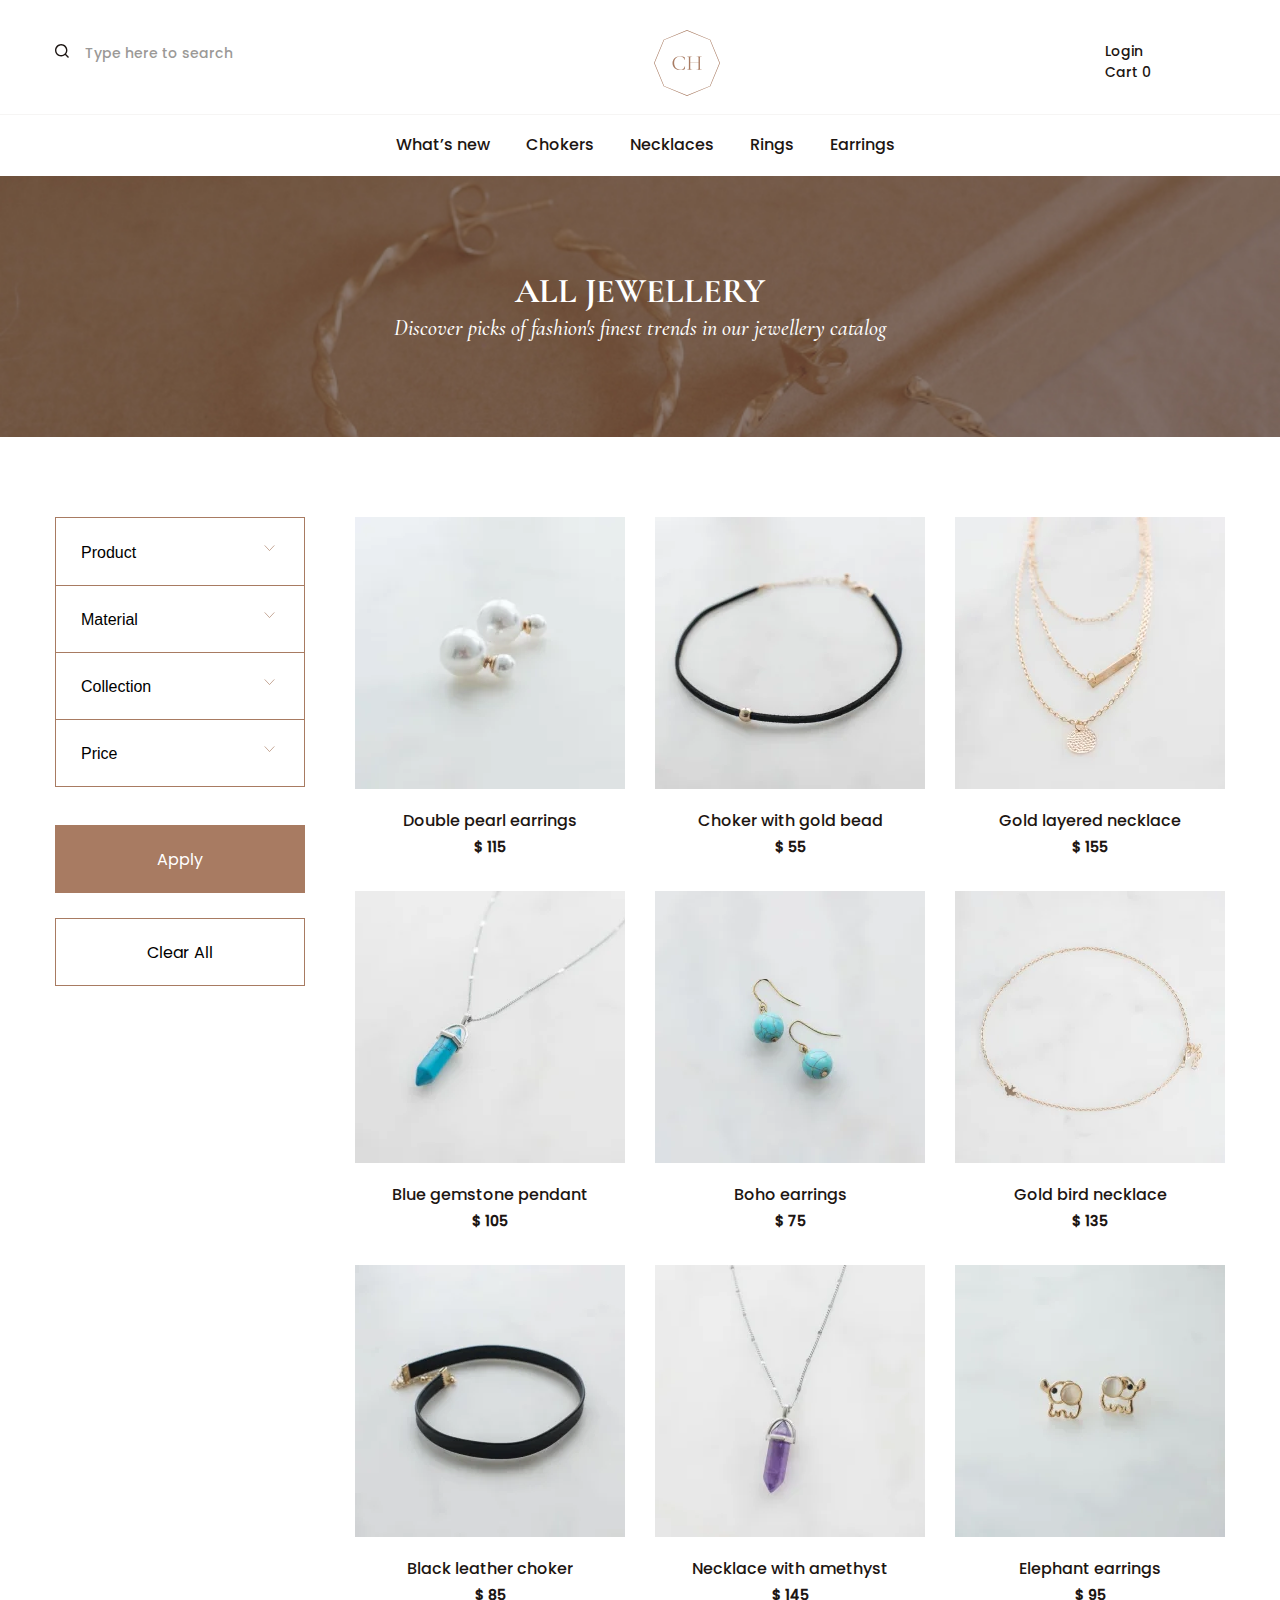
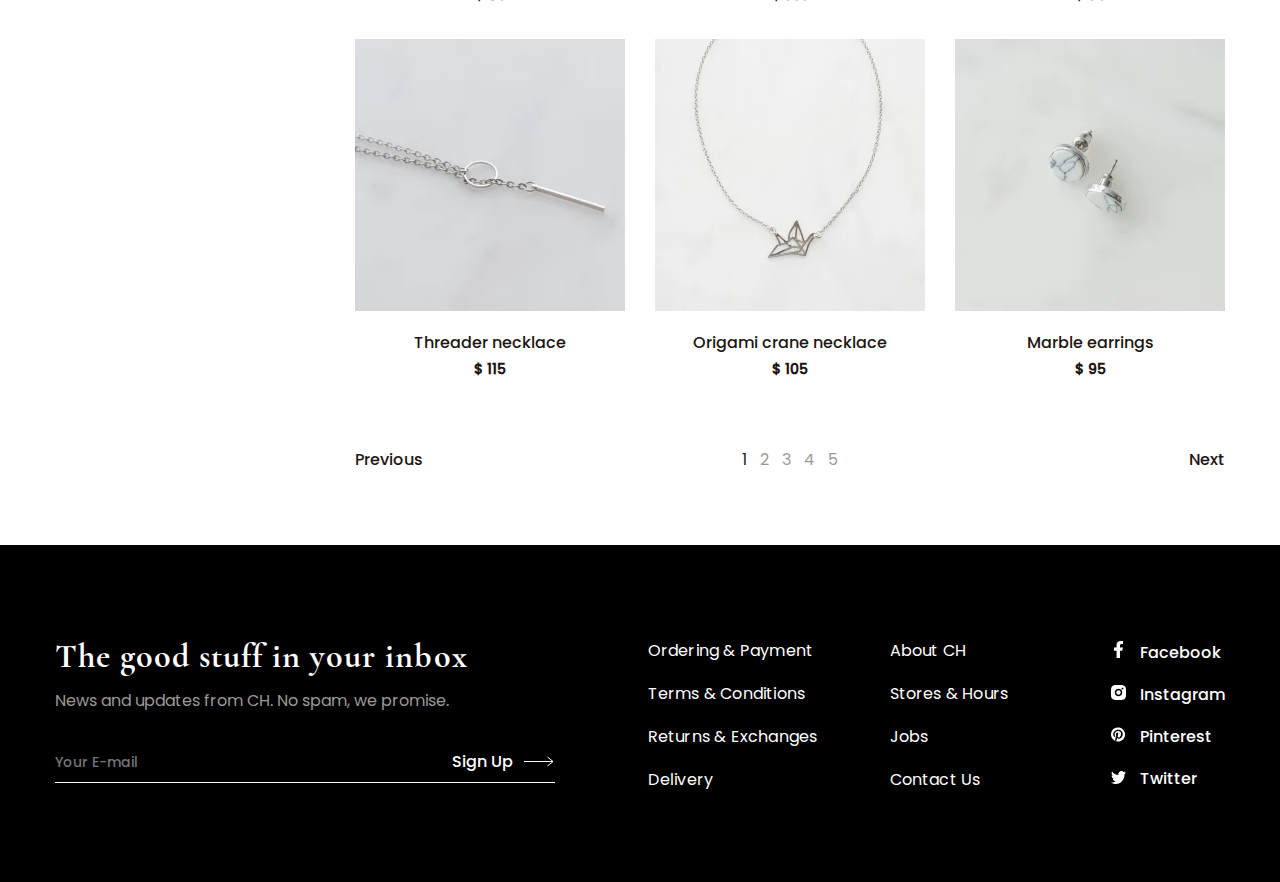
==== catalog.html @ fbcc0875 "first commit" ====
<!DOCTYPE html>
<html lang="en">
<head>
  <meta charset="UTF-8">
  <meta name="viewport" content="width=device-width, initial-scale=1.0">
  <meta http-equiv="X-UA-Compatible" content="ie=edge">
  <meta name="description" content="jewellery shop - chokers, necklaces, rings, earrings">
  <title>Jewellery</title>
  <link rel="preload" href="fonts/poppins-400.woff2" as="font" crossorigin="">
  <link rel="preload" href="fonts/poppins-500.woff2" as="font" crossorigin="">
  <link rel="preload" href="fonts/cormorant-garamond-600.woff2" as="font" crossorigin="">
  <link rel="preload" href="fonts/cormorant-garamond-700.woff2" as="font" crossorigin="">
  <link rel="preload" href="fonts/cormorant-garamond-700-italic.woff2" as="font" crossorigin="">
  <link rel="preload" href="fonts/cormorant-garamond-400-italic.woff2" as="font" crossorigin="">
  <link rel="stylesheet" href="css/style.min.css">
</head>

<body class="page-body">

<!-- Используются модификаторы класса page-header: open - закрытое меню, close - открытое меню -->
  <header class="page-header page-header--no-js">
    <div class="page-header__top">
      <div class="container page-header__wrapper">
        <button class="page-header__toggle" type="button" aria-label="Open and close menu">
          <svg width="25" height="16">
            <use xlink:href="img/sprite.svg#menu"></use>
          </svg>
        </button>
        <form class="page-header__search page-header__search--desktop" action="https://echo.htmlacademy.ru/" method="post">
          <svg width="14" height="14">
            <use xlink:href="img/sprite.svg#search-icon"></use>
          </svg>
          <label class="visually-hidden" for="search-desktop">Search</label>
          <input type="search" placeholder="Type here to search" id="search-desktop" name="search-desktop" title="Search">
        </form>
        <a href="main.html" class="page-header__logo">
          <svg width="66" height="66">
            <use xlink:href="img/sprite.svg#logo"></use>
          </svg>
        </a>
        <ul class="page-header__user-list user-list">
          <li class="user-list__item user-list__item--login">
            <a class="login-link" href="login.html" target="_blank">Login</a>
          </li>
          <li class="user-list__item user-list__item--cart" title="Cart">
            <a href="#">
              <svg width="20" height="18">
                <use xlink:href="img/sprite.svg#cart-icon"></use>
              </svg>
              <span>Cart <span class="user-list__count">0</span></span>
            </a>
          </li>
        </ul>
      </div>
    </div>
    <nav class="page-header__main-nav main-nav main-nav--no-js">
      <div class="container">
        <form class="page-header__search page-header__search--mobile" action="https://echo.htmlacademy.ru/" method="post">
          <svg width="16" height="16">
            <use xlink:href="img/sprite.svg#search-icon"></use>
          </svg>
          <label for="mobile-search" class="visually-hidden">Search</label>
          <input type="search" id="mobile-search" name="mobile-search" title="Search">
        </form>
        <ul class="main-nav__list">
          <li class="main-nav__item">
            <a href="#">What’s new</a>
          </li>
          <li class="main-nav__item">
              <a href="#">Chokers</a>
          </li>
          <li class="main-nav__item">
              <a href="#">Necklaces</a>
          </li>
          <li class="main-nav__item">
              <a href="#">Rings</a>
          </li>
          <li>
              <a href="#">Earrings</a>
          </li>
        </ul>
        <ul class="main-nav__list main-nav__list--bottom-list">
          <li class="main-nav__item">
            <a href="#">About CH</a>
          </li>
          <li class="main-nav__item">
            <a href="#">Stores & Hours</a>
          </li>
          <li class="main-nav__item">
            <a href="#">Contact Us</a>
          </li>
        </ul>
        <a class="main-nav__login login-link" href="login.html" target="_blank">Login</a>
      </div>
    </nav>
  </header>

  <main class="page-main">

    <h1 class="visually-hidden">Jewellery shop catalog</h1>

    <div class="promo promo--catalog">
      <p>ALL JEWELLERY <span>Discover picks of fashion's finest trends in our jewellery catalog</span></p>
    </div>

    <div class="container catalog">
      <section class="catalog__filter filter">
        <h2 class="visually-hidden">Filter</h2>
        <button type="button" class="filter__close-button" aria-label="Close filter"></button>
        <form class="filter__form" action="https://echo.htmlacademy.ru/" method="POST">
          <div class="filter__fieldset-wrapper">
            <fieldset class="filter__field">
              <button class="filter__header" type="button">
                Product
                <svg width="15" height="8">
                  <use xlink:href="img/sprite.svg#icon-toggle"></use>
                </svg>
              </button>
              <label class="filter__item">
                <input type="checkbox" name="Necklaces">
                <span>Necklaces</span>
              </label>
              <label class="filter__item">
                <input type="checkbox" name="Chokers">
                <span>Chokers</span>
              </label>
              <label class="filter__item">
                <input type="checkbox" name="Rings">
                <span>Rings</span>
              </label>
              <label class="filter__item">
                <input type="checkbox" name="Earrings">
                <span>Earrings</span>
              </label>
            </fieldset>
            <fieldset class="filter__field">
              <button class="filter__header" type="button">
                Material
                <svg width="15" height="8">
                  <use xlink:href="img/sprite.svg#icon-toggle"></use>
                </svg>
              </button>
              <label class="filter__item">
                <input type="checkbox" name="Gold">
                <span>Gold</span>
              </label>
              <label class="filter__item">
                <input type="checkbox" name="Silver">
                <span>Silver</span>
              </label>
            </fieldset>
            <fieldset class="filter__field">
              <button class="filter__header" type="button">
                Collection
                <svg width="15" height="8">
                  <use xlink:href="img/sprite.svg#icon-toggle"></use>
                </svg>
              </button>
              <label class="filter__item">
                <input type="checkbox" name="Pink Flamingo">
                <span>Pink Flamingo</span>
              </label>
              <label class="filter__item">
                <input type="checkbox" name="Dreams">
                <span>Dreams</span>
              </label>
            </fieldset>
            <fieldset class="filter__field filter__field--price">
              <button class="filter__header" type="button">
                Price
                <svg width="15" height="8">
                  <use xlink:href="img/sprite.svg#icon-toggle"></use>
                </svg>
              </button>
              <div class="filter__range">
                <div class="filter__controls">
                  <div class="filter__scale">
                    <div class="filter__bar"></div>
                  </div>
                  <div class="filter__toggle-min"></div>
                  <div class="filter__toggle-max"></div>
                </div>
                <div class="filter__price">
                  <label class="filter__min-price">$
                  <input type="number" name="min-price" value="55">
                  </label>
                  <label class="filter__max-price">$
                  <input type="number" name="max-price" value="155">
                  </label>
                </div>
              </div>
            </fieldset>
          </div>
          <button class="filter__apply" type="submit">Apply</button>
          <button class="filter__reset" type="reset">Clear All</button>
        </form>
      </section>

      <section class="catalog__goods goods">
        <button class="catalog__filter-button" type="submit">Filter</button>
            <ul class="goods__list">
              <li class="goods__item">
                <a href="#">
                  <picture>
                    <source type="image/webp" srcset="img/double-pearl-earrings.webp 1x, img/double-pearl-earrings@2x.webp 2x">

                    <!-- 1х: 270px; 2x: 540px -->
                    <img class="goods__img" width="270" height="272" src="img/double-pearl-earrings.jpg" srcset="img/double-pearl-earrings@2x.jpg 2x" alt="Double pearl earrings">
                  </picture>
                  <h3>Double pearl earrings </h3>
                  <span>$ 115</span>
                </a>
              </li>
              <li class="goods__item">
                <a href="#">
                  <picture>
                    <source type="image/webp" srcset="img/black-choker-gold-bead.webp 1x, img/black-choker-gold-bead@2x.webp 2x">

                    <!-- 1х: 270px; 2x: 540px -->
                    <img class="goods__img" width="270" height="272" src="img/black-choker-gold-bead.jpg" srcset="img/black-choker-gold-bead@2x.jpg 2x" alt="Choker with gold bead">
                  </picture>
                  <h3>Choker with gold bead</h3>
                  <span>$ 55</span>
                </a>
              </li>
              <li class="goods__item">
                <a href="#">
                  <picture>
                    <source type="image/webp" srcset="img/gold-layered-necklace.webp 1x, img/gold-layered-necklace@2x.webp 2x">

                    <!-- 1х: 270px; 2x: 540px -->
                    <img class="goods__img" width="270" height="272" src="img/gold-layered-necklace.jpg" srcset="img/gold-layered-necklace@2x.jpg 2x" alt="Gold layered necklace">
                  </picture>
                  <h3>Gold layered necklace</h3>
                  <span>$ 155</span>
                </a>
              </li>
              <li class="goods__item">
                <a href="#">
                  <picture>
                    <source type="image/webp" srcset="img/blue-gemstone-pendant.webp 1x, img/blue-gemstone-pendant@2x.webp 2x">

                    <!-- 1х: 270px; 2x: 540px -->
                    <img class="goods__img" width="270" height="272" src="img/blue-gemstone-pendant.jpg" srcset="img/blue-gemstone-pendant@2x.jpg 2x" alt="Blue gemstone pendant">
                  </picture>
                  <h3>Blue gemstone pendant</h3>
                  <span>$ 105</span>
                </a>
              </li>
              <li class="goods__item">
                <a href="#">
                  <picture>
                    <source type="image/webp" srcset="img/boho-earrings.webp 1x, img/boho-earrings@2x.webp 2x">

                    <!-- 1х: 270px; 2x: 540px -->
                    <img class="goods__img" width="270" height="272" src="img/boho-earrings.jpg" srcset="img/boho-earrings@2x.jpg 2x" alt="Boho earrings">
                  </picture>
                  <h3>Boho earrings</h3>
                  <span>$ 75</span>
                </a>
              </li>
              <li class="goods__item">
                <a href="#">
                  <picture>
                    <source type="image/webp" srcset="img/bird-necklace.webp 1x, img/bird-necklace@2x.webp 2x">

                    <!-- 1х: 270px; 2x: 540px -->
                    <img class="goods__img" width="270" height="272" src="img/bird-necklace.jpg" srcset="img/bird-necklace@2x.jpg 2x" alt="Gold bird necklace">
                  </picture>
                  <h3>Gold bird necklace</h3>
                  <span>$ 135</span>
                </a>
              </li>
              <li class="goods__item">
                <a href="#">
                  <picture>
                    <source type="image/webp" srcset="img/black-leather-choker-necklace.webp 1x, img/black-leather-choker-necklace@2x.webp 2x">

                    <!-- 1х: 270px; 2x: 540px -->
                    <img class="goods__img" width="270" height="272" src="img/black-leather-choker-necklace.jpg" srcset="img/black-leather-choker-necklace@2x.jpg 2x" alt="Black leather choker">
                  </picture>
                  <h3>Black leather choker</h3>
                  <span>$ 85</span>
                </a>
              </li>
              <li class="goods__item">
                <a href="#">
                  <picture>
                    <source type="image/webp" srcset="img/purple-gemstone-necklace-desktop.webp 1x, img/purple-gemstone-necklace-desktop@2x.webp 2x">

                    <!-- 1х: 270px; 2x: 540px -->
                    <img class="goods__img" width="270" height="272" src="img/purple-gemstone-necklace-desktop.jpg" srcset="img/purple-gemstone-necklace-desktop@2x.jpg 2x" alt="Necklace with amethyst">
                  </picture>
                  <h3>Necklace with amethyst</h3>
                  <span>$ 145</span>
                </a>
              </li>
              <li class="goods__item">
                <a href="#">
                  <picture>
                    <source type="image/webp" srcset="img/elephant-earrings.webp 1x, img/elephant-earrings@2x.webp 2x">

                    <!-- 1х: 270px; 2x: 540px -->
                    <img class="goods__img" width="270" height="272" src="img/elephant-earrings.jpg" srcset="img/elephant-earrings@2x.jpg 2x" alt="Elephant earrings">
                  </picture>
                  <h3>Elephant earrings</h3>
                  <span>$ 95</span>
                </a>
              </li>
              <li class="goods__item">
                <a href="#">
                  <picture>
                    <source type="image/webp" srcset="img/threader-necklace-closeup.webp 1x, img/threader-necklace-closeup@2x.webp 2x">

                    <!-- 1х: 270px; 2x: 540px -->
                    <img class="goods__img" width="270" height="272" src="img/threader-necklace-closeup.jpg" srcset="img/threader-necklace-closeup@2x.jpg 2x" alt="Threader necklace">
                  </picture>
                  <h3>Threader necklace</h3>
                  <span>$ 115</span>
                </a>
              </li>
              <li class="goods__item">
                <a href="#">
                  <picture>
                    <source type="image/webp" srcset="img/origami-crane-necklace.webp 1x, img/origami-crane-necklace@2x.webp 2x">

                    <!-- 1х: 270px; 2x: 540px -->
                    <img class="goods__img" width="270" height="272" src="img/origami-crane-necklace.jpg" srcset="img/origami-crane-necklace@2x.jpg 2x" alt="Dainty gold necklace">
                  </picture>
                  <h3>Origami crane necklace</h3>
                  <span>$ 105</span>
                </a>
              </li>
              <li class="goods__item">
                <a href="#">
                  <picture>
                    <source type="image/webp" srcset="img/marble-earrings.webp 1x, img/marble-earrings@2x.webp 2x">

                    <!-- 1х: 270px; 2x: 540px -->
                    <img class="goods__img" width="270" height="272" src="img/marble-earrings.jpg" srcset="img/marble-earrings@2x.jpg 2x" alt="Dainty gold necklace">
                  </picture>
                  <h3>Marble earrings</h3>
                  <span>$ 95</span>
                </a>
              </li>
            </ul>

            <div class="goods__pagination">
            <div class="goods__pagination-wrapper">
              <button type="button">Previous</button>
              <ul>
                <li class="goods__active">
                  <a href="#">1</a>
                </li>
                <li>
                  <a href="#">2</a>
                </li>
                <li>
                  <a href="#">3</a>
                </li>
                <li>
                  <a href="#">4</a>
                </li>
                <li>
                  <a href="#">5</a>
                </li>
              </ul>
              <button type="button">Next</button>
            </div>
          </div>
        </section>

    </div>

  </main>

  <footer class="page-footer">
    <div class="container page-footer__wrapper">
      <form class="page-footer__signup" action="https://echo.htmlacademy.ru/" method="POST">
        <h3>The good stuff in&nbsp;your inbox</h3>
        <span>News and updates from CH. No&nbsp;spam, we promise.</span>
        <div class="page-footer__input-wrapper">
          <label class="visually-hidden">Search</label>
          <input type="email" placeholder="Your E-mail">
          <button type="button">
            Sign Up
            <svg class="page-footer__icon-arrow" width="30" height="11">
              <use xlink:href="img/sprite.svg#icon-arrow"></use>
            </svg>
          </button>
        </div>
      </form>
      <div class="page-footer__nav">
        <ul class="page-footer__list page-footer__list--first">
          <li>
            <a href="#">Ordering & Payment</a>
          </li>
          <li>
            <a href="#">Terms & Conditions</a>
          </li>
          <li>
            <a href="#">Returns & Exchanges</a>
          </li>
          <li>
            <a href="#">Delivery</a>
          </li>
        </ul>
        <ul class="page-footer__list page-footer__list--second">
          <li>
            <a href="#">About CH</a>
          </li>
          <li>
            <a href="#">Stores & Hours</a>
          </li>
          <li>
            <a href="#">Jobs</a>
          </li>
          <li>
            <a href="#">Contact Us</a>
          </li>
        </ul>
      </div>
      <div class="page-footer__social">
        <ul class="page-footer__social-list">
          <li>
            <a href="#">
              <svg width="15" height="17">
                <use xlink:href="img/sprite.svg#facebook"></use>
              </svg>
              <span>Facebook</span>
            </a>
          </li>
          <li>
            <a href="#">
              <svg width="15" height="15">
                <use xlink:href="img/sprite.svg#instagram"></use>
              </svg>
              <span>Instagram</span>
            </a>
          </li>
          <li>
            <a href="#">
              <svg width="15" height="15">
                <use xlink:href="img/sprite.svg#pinterest"></use>
              </svg>
              <span>Pinterest</span>
            </a>
          </li>
          <li>
            <a href="#">
              <svg width="15" height="13">
                <use xlink:href="img/sprite.svg#twitter"></use>
              </svg>
              <span>Twitter</span>
            </a>
          </li>
        </ul>
      </div>
    </div>
  </footer>

  <section class="modal">
    <div class="modal__overlay">
      <h2 class="visually-hidden">Login</h2>
      <form class="modal__login login" action="https://echo.htmlacademy.ru/" method="post">
        <button class="modal__close-button" type="button" aria-label="Закрыть"></button>
        <div class="login__wrapper">
          <h2>Log In</h2>
          <label class="visually-hidden" for="email">Email</label>
          <input class="modal__email" type="email" name="email" id="email" placeholder="Your E-mail" required="">
          <label class="visually-hidden" for="password">Password</label>
          <input class="modal__password" type="password" name="password" id="password" placeholder="Password" minlength="8" required="">
          <a class="login__password-recovery" href="#">Forgot your password?</a>
          <button class="login__submit" type="submit">Log In</button>
          <span>Don’t have an account?</span>
          <a class="login__signup" href="#">Sign up</a>
        </div>
      </form>
    </div>
  </section>

  <script src="js/vendor.js"></script>
  <script src="js/main.js"></script>
</body>
</html>
---- css/style.min.css ----
@font-face{font-family:'swiper-icons';src:url("data:application/font-woff;charset=utf-8;base64, [base64]//wADZ2x5ZgAAAywAAADMAAAD2MHtryVoZWFkAAABbAAAADAAAAA2E2+eoWhoZWEAAAGcAAAAHwAAACQC9gDzaG10eAAAAigAAAAZAAAArgJkABFsb2NhAAAC0AAAAFoAAABaFQAUGG1heHAAAAG8AAAAHwAAACAAcABAbmFtZQAAA/gAAAE5AAACXvFdBwlwb3N0AAAFNAAAAGIAAACE5s74hXjaY2BkYGAAYpf5Hu/j+W2+MnAzMYDAzaX6QjD6/4//Bxj5GA8AuRwMYGkAPywL13jaY2BkYGA88P8Agx4j+/8fQDYfA1AEBWgDAIB2BOoAeNpjYGRgYNBh4GdgYgABEMnIABJzYNADCQAACWgAsQB42mNgYfzCOIGBlYGB0YcxjYGBwR1Kf2WQZGhhYGBiYGVmgAFGBiQQkOaawtDAoMBQxXjg/wEGPcYDDA4wNUA2CCgwsAAAO4EL6gAAeNpj2M0gyAACqxgGNWBkZ2D4/wMA+xkDdgAAAHjaY2BgYGaAYBkGRgYQiAHyGMF8FgYHIM3DwMHABGQrMOgyWDLEM1T9/w8UBfEMgLzE////P/5//f/V/xv+r4eaAAeMbAxwIUYmIMHEgKYAYjUcsDAwsLKxc3BycfPw8jEQA/[base64]/uznmfPFBNODM2K7MTQ45YEAZqGP81AmGGcF3iPqOop0r1SPTaTbVkfUe4HXj97wYE+yNwWYxwWu4v1ugWHgo3S1XdZEVqWM7ET0cfnLGxWfkgR42o2PvWrDMBSFj/IHLaF0zKjRgdiVMwScNRAoWUoH78Y2icB/yIY09An6AH2Bdu/UB+yxopYshQiEvnvu0dURgDt8QeC8PDw7Fpji3fEA4z/PEJ6YOB5hKh4dj3EvXhxPqH/SKUY3rJ7srZ4FZnh1PMAtPhwP6fl2PMJMPDgeQ4rY8YT6Gzao0eAEA409DuggmTnFnOcSCiEiLMgxCiTI6Cq5DZUd3Qmp10vO0LaLTd2cjN4fOumlc7lUYbSQcZFkutRG7g6JKZKy0RmdLY680CDnEJ+UMkpFFe1RN7nxdVpXrC4aTtnaurOnYercZg2YVmLN/d/gczfEimrE/fs/bOuq29Zmn8tloORaXgZgGa78yO9/cnXm2BpaGvq25Dv9S4E9+5SIc9PqupJKhYFSSl47+Qcr1mYNAAAAeNptw0cKwkAAAMDZJA8Q7OUJvkLsPfZ6zFVERPy8qHh2YER+3i/BP83vIBLLySsoKimrqKqpa2hp6+jq6RsYGhmbmJqZSy0sraxtbO3sHRydnEMU4uR6yx7JJXveP7WrDycAAAAAAAH//wACeNpjYGRgYOABYhkgZgJCZgZNBkYGLQZtIJsFLMYAAAw3ALgAeNolizEKgDAQBCchRbC2sFER0YD6qVQiBCv/H9ezGI6Z5XBAw8CBK/m5iQQVauVbXLnOrMZv2oLdKFa8Pjuru2hJzGabmOSLzNMzvutpB3N42mNgZGBg4GKQYzBhYMxJLMlj4GBgAYow/P/PAJJhLM6sSoWKfWCAAwDAjgbRAAB42mNgYGBkAIIbCZo5IPrmUn0hGA0AO8EFTQAA") format("woff");font-weight:400;font-style:normal}:root{--swiper-theme-color: #007aff}.swiper,.swiper-wrapper{position:relative;z-index:1}.swiper{margin-left:auto;margin-right:auto;overflow:hidden;list-style:none;padding:0}.swiper-vertical>.swiper-wrapper{-webkit-box-orient:vertical;-webkit-box-direction:normal;-ms-flex-direction:column;flex-direction:column}.swiper-wrapper{width:100%;height:100%;display:-webkit-box;display:-ms-flexbox;display:flex;-webkit-transition-property:-webkit-transform;transition-property:transform;transition-property:transform,-webkit-transform;-webkit-box-sizing:content-box;box-sizing:content-box}.swiper-android .swiper-slide,.swiper-wrapper{-webkit-transform:translate3d(0,0,0);transform:translate3d(0,0,0)}.swiper-pointer-events{-ms-touch-action:pan-y;touch-action:pan-y}.swiper-pointer-events.swiper-vertical{-ms-touch-action:pan-x;touch-action:pan-x}.swiper-slide{-ms-flex-negative:0;flex-shrink:0;width:100%;height:100%;position:relative;-webkit-transition-property:-webkit-transform;transition-property:transform;transition-property:transform,-webkit-transform}.swiper-slide-invisible-blank{visibility:hidden}.swiper-autoheight,.swiper-autoheight .swiper-slide{height:auto}.swiper-autoheight .swiper-wrapper{-webkit-box-align:start;-ms-flex-align:start;align-items:flex-start;-webkit-transition-property:height,-webkit-transform;transition-property:transform,height;transition-property:transform,height,-webkit-transform}.swiper-3d,.swiper-3d.swiper-css-mode .swiper-wrapper{-webkit-perspective:1200px;perspective:1200px}.swiper-3d .swiper-cube-shadow,.swiper-3d .swiper-slide,.swiper-3d .swiper-slide-shadow,.swiper-3d .swiper-slide-shadow-bottom,.swiper-3d .swiper-slide-shadow-left,.swiper-3d .swiper-slide-shadow-right,.swiper-3d .swiper-slide-shadow-top,.swiper-3d .swiper-wrapper{-webkit-transform-style:preserve-3d;transform-style:preserve-3d}.swiper-3d .swiper-slide-shadow,.swiper-3d .swiper-slide-shadow-bottom,.swiper-3d .swiper-slide-shadow-left,.swiper-3d .swiper-slide-shadow-right,.swiper-3d .swiper-slide-shadow-top{position:absolute;left:0;top:0;width:100%;height:100%;pointer-events:none;z-index:10}.swiper-3d .swiper-slide-shadow{background:rgba(0,0,0,.15)}.swiper-3d .swiper-slide-shadow-left{background-image:-webkit-gradient(linear,right top,left top,from(rgba(0,0,0,.5)),to(transparent));background-image:linear-gradient(to left,rgba(0,0,0,.5),transparent)}.swiper-3d .swiper-slide-shadow-right{background-image:-webkit-gradient(linear,left top,right top,from(rgba(0,0,0,.5)),to(transparent));background-image:linear-gradient(to right,rgba(0,0,0,.5),transparent)}.swiper-3d .swiper-slide-shadow-top{background-image:-webkit-gradient(linear,left bottom,left top,from(rgba(0,0,0,.5)),to(transparent));background-image:linear-gradient(to top,rgba(0,0,0,.5),transparent)}.swiper-3d .swiper-slide-shadow-bottom{background-image:-webkit-gradient(linear,left top,left bottom,from(rgba(0,0,0,.5)),to(transparent));background-image:linear-gradient(to bottom,rgba(0,0,0,.5),transparent)}.swiper-css-mode>.swiper-wrapper{overflow:auto;scrollbar-width:none;-ms-overflow-style:none}.swiper-css-mode>.swiper-wrapper::-webkit-scrollbar{display:none}.swiper-css-mode>.swiper-wrapper>.swiper-slide{scroll-snap-align:start start}.swiper-horizontal.swiper-css-mode>.swiper-wrapper{-ms-scroll-snap-type:x mandatory;scroll-snap-type:x mandatory}.swiper-vertical.swiper-css-mode>.swiper-wrapper{-ms-scroll-snap-type:y mandatory;scroll-snap-type:y mandatory}.swiper-centered>.swiper-wrapper::before{content:'';-ms-flex-negative:0;flex-shrink:0;-webkit-box-ordinal-group:10000;-ms-flex-order:9999;order:9999}.swiper-centered.swiper-horizontal>.swiper-wrapper>.swiper-slide:first-child{-webkit-margin-start:var(--swiper-centered-offset-before);margin-inline-start:var(--swiper-centered-offset-before)}.swiper-centered.swiper-horizontal>.swiper-wrapper::before{height:100%;width:var(--swiper-centered-offset-after)}.swiper-centered.swiper-vertical>.swiper-wrapper>.swiper-slide:first-child{-webkit-margin-before:var(--swiper-centered-offset-before);margin-block-start:var(--swiper-centered-offset-before)}.swiper-centered.swiper-vertical>.swiper-wrapper::before{width:100%;height:var(--swiper-centered-offset-after)}.swiper-centered>.swiper-wrapper>.swiper-slide{scroll-snap-align:center center}.swiper-pagination{position:absolute;text-align:center;-webkit-transition:300ms opacity;transition:300ms opacity;-webkit-transform:translate3d(0,0,0);transform:translate3d(0,0,0);z-index:10}.swiper-pagination.swiper-pagination-hidden{opacity:0}.swiper-horizontal>.swiper-pagination-bullets,.swiper-pagination-bullets.swiper-pagination-horizontal,.swiper-pagination-custom,.swiper-pagination-fraction{bottom:10px;left:0;width:100%}.swiper-pagination-bullets-dynamic{overflow:hidden;font-size:0}.swiper-pagination-bullets-dynamic .swiper-pagination-bullet{-webkit-transform:scale(.33);transform:scale(.33);position:relative}.swiper-pagination-bullets-dynamic .swiper-pagination-bullet-active,.swiper-pagination-bullets-dynamic .swiper-pagination-bullet-active-main{-webkit-transform:scale(1);transform:scale(1)}.swiper-pagination-bullets-dynamic .swiper-pagination-bullet-active-prev{-webkit-transform:scale(.66);transform:scale(.66)}.swiper-pagination-bullets-dynamic .swiper-pagination-bullet-active-prev-prev{-webkit-transform:scale(.33);transform:scale(.33)}.swiper-pagination-bullets-dynamic .swiper-pagination-bullet-active-next{-webkit-transform:scale(.66);transform:scale(.66)}.swiper-pagination-bullets-dynamic .swiper-pagination-bullet-active-next-next{-webkit-transform:scale(.33);transform:scale(.33)}.swiper-pagination-bullet{width:var(--swiper-pagination-bullet-width, var(--swiper-pagination-bullet-size, 8px));height:var(--swiper-pagination-bullet-height, var(--swiper-pagination-bullet-size, 8px));display:inline-block;border-radius:50%;background:var(--swiper-pagination-bullet-inactive-color, #000);opacity:var(--swiper-pagination-bullet-inactive-opacity, 0.2)}button.swiper-pagination-bullet{border:0;margin:0;padding:0;-webkit-box-shadow:none;box-shadow:none;-webkit-appearance:none;-moz-appearance:none;appearance:none}.swiper-pagination-clickable .swiper-pagination-bullet{cursor:pointer}.swiper-pagination-bullet:only-child{display:none!important}.swiper-pagination-bullet-active{opacity:var(--swiper-pagination-bullet-opacity, 1);background:var(--swiper-pagination-color, var(--swiper-theme-color))}.swiper-pagination-vertical.swiper-pagination-bullets,.swiper-vertical>.swiper-pagination-bullets{right:10px;top:50%;-webkit-transform:translate3d(0,-50%,0);transform:translate3d(0,-50%,0)}.swiper-pagination-vertical.swiper-pagination-bullets .swiper-pagination-bullet,.swiper-vertical>.swiper-pagination-bullets .swiper-pagination-bullet{margin:var(--swiper-pagination-bullet-vertical-gap, 6px) 0;display:block}.swiper-pagination-vertical.swiper-pagination-bullets.swiper-pagination-bullets-dynamic,.swiper-vertical>.swiper-pagination-bullets.swiper-pagination-bullets-dynamic{top:50%;-webkit-transform:translateY(-50%);transform:translateY(-50%);width:8px}.swiper-pagination-vertical.swiper-pagination-bullets.swiper-pagination-bullets-dynamic .swiper-pagination-bullet,.swiper-vertical>.swiper-pagination-bullets.swiper-pagination-bullets-dynamic .swiper-pagination-bullet{display:inline-block;-webkit-transition:200ms top,200ms -webkit-transform;transition:200ms transform,200ms top;transition:200ms transform,200ms top,200ms -webkit-transform}.swiper-horizontal>.swiper-pagination-bullets .swiper-pagination-bullet,.swiper-pagination-horizontal.swiper-pagination-bullets .swiper-pagination-bullet{margin:0 var(--swiper-pagination-bullet-horizontal-gap, 4px)}.swiper-horizontal>.swiper-pagination-bullets.swiper-pagination-bullets-dynamic,.swiper-pagination-horizontal.swiper-pagination-bullets.swiper-pagination-bullets-dynamic{left:50%;-webkit-transform:translateX(-50%);transform:translateX(-50%);white-space:nowrap}.swiper-horizontal>.swiper-pagination-bullets.swiper-pagination-bullets-dynamic .swiper-pagination-bullet,.swiper-pagination-horizontal.swiper-pagination-bullets.swiper-pagination-bullets-dynamic .swiper-pagination-bullet{-webkit-transition:200ms left,200ms -webkit-transform;transition:200ms transform,200ms left;transition:200ms transform,200ms left,200ms -webkit-transform}.swiper-horizontal.swiper-rtl>.swiper-pagination-bullets-dynamic .swiper-pagination-bullet{-webkit-transition:200ms right,200ms -webkit-transform;transition:200ms transform,200ms right;transition:200ms transform,200ms right,200ms -webkit-transform}.swiper-pagination-progressbar{background:rgba(0,0,0,.25);position:absolute}.swiper-pagination-progressbar .swiper-pagination-progressbar-fill{background:var(--swiper-pagination-color, var(--swiper-theme-color));position:absolute;left:0;top:0;width:100%;height:100%;-webkit-transform:scale(0);transform:scale(0);-webkit-transform-origin:left top;transform-origin:left top}.swiper-rtl .swiper-pagination-progressbar .swiper-pagination-progressbar-fill{-webkit-transform-origin:right top;transform-origin:right top}.swiper-horizontal>.swiper-pagination-progressbar,.swiper-pagination-progressbar.swiper-pagination-horizontal,.swiper-pagination-progressbar.swiper-pagination-vertical.swiper-pagination-progressbar-opposite,.swiper-vertical>.swiper-pagination-progressbar.swiper-pagination-progressbar-opposite{width:100%;height:4px;left:0;top:0}.swiper-horizontal>.swiper-pagination-progressbar.swiper-pagination-progressbar-opposite,.swiper-pagination-progressbar.swiper-pagination-horizontal.swiper-pagination-progressbar-opposite,.swiper-pagination-progressbar.swiper-pagination-vertical,.swiper-vertical>.swiper-pagination-progressbar{width:4px;height:100%;left:0;top:0}.swiper-pagination-lock{display:none}@font-face{font-family:"Poppins";font-style:normal;font-weight:400;font-display:swap;src:url(../fonts/poppins-400.woff2) format("woff2"),url(../fonts/poppins-400.woff) format("woff")}@font-face{font-family:"Poppins";font-style:normal;font-weight:500;font-display:swap;src:url(../fonts/poppins-500.woff2) format("woff2"),url(../fonts/poppins-500.woff) format("woff")}@font-face{font-family:"Cormorant Garamond";font-style:italic;font-weight:700;font-display:swap;src:url(../fonts/cormorant-garamond-700-italic.woff2) format("woff2"),url(../fonts/cormorant-garamond-700-italic.woff) format("woff")}@font-face{font-family:"Cormorant Garamond";font-style:italic;font-weight:500;font-display:swap;src:url(../fonts/cormorant-garamond-500-italic.woff2) format("woff2"),url(../fonts/cormorant-garamond-500-italic.woff) format("woff")}@font-face{font-family:"Cormorant Garamond";font-style:italic;font-weight:400;font-display:swap;src:url(../fonts/cormorant-garamond-400-italic.woff2) format("woff2"),url(../fonts/cormorant-garamond-400-italic.woff) format("woff")}@font-face{font-family:"Cormorant Garamond";font-style:normal;font-weight:700;font-display:swap;src:url(../fonts/cormorant-garamond-700.woff2) format("woff2"),url(../fonts/cormorant-garamond-700.woff) format("woff")}@font-face{font-family:"Cormorant Garamond";font-style:normal;font-weight:600;font-display:swap;src:url(../fonts/cormorant-garamond-600.woff2) format("woff2"),url(../fonts/cormorant-garamond-600.woff) format("woff")}html{-webkit-box-sizing:border-box;box-sizing:border-box}*,::after,::before{-webkit-box-sizing:inherit;box-sizing:inherit}body{margin:0;font-family:"Poppins","Arial",sans-serif;color:#1d1613;display:-webkit-box;display:-ms-flexbox;display:flex;-webkit-box-orient:vertical;-webkit-box-direction:normal;-ms-flex-direction:column;flex-direction:column;min-height:100vh}a{text-decoration:none}img{max-width:100%}@media (max-width:1023px){.lock-menu{width:100%;height:100%;background-color:rgba(0,0,0,.5);overflow:hidden;z-index:1000}}.lock{width:100%;height:100%;background-color:rgba(0,0,0,.5);overflow:hidden;z-index:1000}.visually-hidden{position:absolute;clip:rect(1px,1px,1px,1px);padding:0;border:0;height:1px;width:1px;overflow:hidden}.container{max-width:1170px;margin:auto}@media (max-width:1170px){.container{max-width:none;padding-left:10px;padding-right:10px}}@media (max-width:1023px){.container{padding-left:22px;padding-right:22px}}@media (max-width:767px){.container{padding-left:10px;padding-right:10px}}.page-header__top{padding-top:30px;padding-bottom:11px;border-bottom:1px solid #f6f5f4;background-color:#fff}@media (max-width:1023px){.page-header__top{padding-bottom:23px;border-bottom:none}}@media (max-width:767px){.page-header__top{padding-top:20px;padding-bottom:13px}}.page-header__wrapper{display:-webkit-box;display:-ms-flexbox;display:flex;-webkit-box-pack:justify;-ms-flex-pack:justify;justify-content:space-between;-webkit-box-align:start;-ms-flex-align:start;align-items:flex-start}@media (max-width:1023px){.page-header--no-js,.page-header--no-js .page-header__top,.page-header--open .page-header__top{background-color:#a87b62}}.page-header--no-js svg:focus,.page-header--no-js svg:hover,.page-header--open svg:focus,.page-header--open svg:hover{color:#9b9997}@media (max-width:1023px){.page-header--no-js svg,.page-header--open svg{color:#fff}.page-header--open{position:absolute;top:0;left:0;max-width:none;width:100vw;height:100vh;padding-left:0;padding-right:0;z-index:1000;overflow-x:scroll;background-color:#a87b62}}.page-header__toggle{display:none}@media (max-width:1023px){.page-header__toggle{display:block;border:0;background-color:transparent;cursor:pointer;padding:0;margin-left:25px;margin-top:25px}}@media (max-width:767px){.page-header__toggle{margin-left:4px;margin-top:17px}}.page-header__search{margin-top:10px}@media (max-width:1023px){.page-header__search--desktop{display:none}}.page-header__search--mobile{display:none}@media (max-width:1023px){.page-header__search--mobile{display:block;position:relative;margin-top:11px;margin-bottom:37px;padding-right:22px;padding-left:19px}}.page-header__search--mobile input{width:100%;padding:10px 45px;background-color:rgba(255,255,255,.15);border-radius:21px}.page-header__search--mobile svg{position:absolute;top:12px;left:34px;color:#fff}.page-header__search input{border:0;font-family:"Poppins","Arial",sans-serif;font-size:14px;line-height:21px;font-weight:500}.page-header__search input::-webkit-input-placeholder{font-family:"Poppins","Arial",sans-serif;font-size:14px;line-height:21px;font-weight:500;color:#9b9997}.page-header__search input::-moz-placeholder{font-family:"Poppins","Arial",sans-serif;font-size:14px;line-height:21px;font-weight:500;color:#9b9997}.page-header__search input:-ms-input-placeholder,.page-header__search input::-ms-input-placeholder{font-family:"Poppins","Arial",sans-serif;font-size:14px;line-height:21px;font-weight:500;color:#9b9997}.page-header__search input::placeholder{font-family:"Poppins","Arial",sans-serif;font-size:14px;line-height:21px;font-weight:500;color:#9b9997}.page-header__search svg{margin-right:10px}.page-header__user-list{list-style:none;padding:0;display:-webkit-box;display:-ms-flexbox;display:flex;-ms-flex-wrap:wrap;flex-wrap:wrap;margin:11px 0 0;max-width:120px}@media (max-width:767px){.page-header__user-list{margin-top:3px;max-width:none}}.page-header__logo-wrapper{display:-webkit-box;display:-ms-flexbox;display:flex;-webkit-box-pack:center;-ms-flex-pack:center;justify-content:center;padding-top:20px}.page-header__logo-wrapper .page-header__logo{margin-left:0}.page-header__logo{margin-left:-90px;color:#a87b62}@media (max-width:1023px){.page-header__logo{margin-left:-7px}}@media (max-width:767px){.page-header__logo{margin-left:-6px}.page-header__logo svg{width:52px;height:52px}}.page-header__main-nav{padding-bottom:19px}@media (max-width:1023px){.page-header--close .page-header__main-nav{display:none}}.page-footer{background-color:#000;-webkit-box-flex:0;-ms-flex:0 0 auto;flex:0 0 auto}.page-footer__wrapper{display:-webkit-box;display:-ms-flexbox;display:flex;-webkit-box-pack:justify;-ms-flex-pack:justify;justify-content:space-between;-ms-flex-wrap:wrap;flex-wrap:wrap;padding-top:80px;padding-bottom:91px}@media (max-width:1023px){.page-footer__wrapper{padding-top:40px;padding-left:45px;padding-bottom:52px;-webkit-box-pack:start;-ms-flex-pack:start;justify-content:start}}@media (max-width:767px){.page-footer__wrapper{padding-left:12px;padding-bottom:36px;-webkit-box-orient:vertical;-webkit-box-direction:normal;-ms-flex-direction:column;flex-direction:column}}.page-footer__signup{color:#fff;display:-webkit-box;display:-ms-flexbox;display:flex;-webkit-box-orient:vertical;-webkit-box-direction:normal;-ms-flex-direction:column;flex-direction:column}@media (max-width:1023px){.page-footer__signup{width:100%;margin-bottom:30px}}@media (max-width:767px){.page-footer__signup{margin-bottom:44px}}.page-footer__signup h3{font-family:"Cormorant Garamond","Arial",sans-serif;font-size:34px;font-weight:700;line-height:44px;margin:10px 0 0;letter-spacing:.03em}@media (max-width:767px){.page-footer__signup h3{margin-bottom:13px}}.page-footer__signup span{font-size:16px;line-height:44px;color:#9b9997}@media (max-width:767px){.page-footer__signup span{line-height:22px;margin-bottom:11px}}.page-footer__input-wrapper input{width:385px;padding:9px 0;border:0;font-family:"Poppins","Arial",sans-serif;border-bottom:1px solid #fff;font-size:14px;background-color:transparent;color:#fff;margin-top:20px}@media (max-width:1023px){.page-footer__input-wrapper input{width:63.5%}}@media (max-width:767px){.page-footer__input-wrapper input{width:59%}}.page-footer__input-wrapper input::-webkit-input-placeholder{font-weight:500;font-size:14px;line-height:21px}.page-footer__input-wrapper input::-moz-placeholder{font-weight:500;font-size:14px;line-height:21px}.page-footer__input-wrapper input:-ms-input-placeholder,.page-footer__input-wrapper input::-ms-input-placeholder{font-weight:500;font-size:14px;line-height:21px}.page-footer__input-wrapper input::placeholder{font-weight:500;font-size:14px;line-height:21px}.page-footer__input-wrapper button{font-family:"Poppins","Arial",sans-serif;width:115px;margin-left:-4px;padding:12px 0 10px 12px;text-align:left;font-size:16px;line-height:21px;background-color:transparent;border:0;color:#fff;font-weight:500;border-bottom:1px solid #fff}.page-footer__input-wrapper button:focus,.page-footer__input-wrapper button:hover,.page-footer__nav a:focus,.page-footer__nav a:hover{color:#a87b62}.page-footer__input-wrapper button:active,.page-footer__nav a:active{opacity:.7}.page-footer__icon-arrow{-webkit-transform:rotate(180deg);transform:rotate(180deg);margin-left:7px}.page-footer__nav{display:-webkit-box;display:-ms-flexbox;display:flex}@media (max-width:1023px){.page-footer__nav{margin-right:12%}}@media (max-width:767px){.page-footer__nav{-webkit-box-orient:vertical;-webkit-box-direction:normal;-ms-flex-direction:column;flex-direction:column}}.page-footer__nav ul{list-style:none;padding:0;font-size:16px;line-height:21px;margin:15px 0 0 -10px;letter-spacing:.2px}@media (max-width:1023px){.page-footer__nav ul{padding-left:11px}}@media (max-width:767px){.page-footer__nav ul{padding-left:0;margin:0}}.page-footer__nav li:not(:last-of-type){margin-bottom:22px}.page-footer__nav a{color:#fff}@media (max-width:767px){.page-footer__nav .page-footer__list--first{margin-bottom:40px}}.page-footer__nav .page-footer__list--second{margin-left:72px}@media (max-width:767px){.page-footer__nav .page-footer__list--second{margin:0}}.page-footer__social-list{list-style:none;padding:0;margin:15px 0 0;height:auto}@media (max-width:767px){.page-footer__social-list{display:-webkit-box;display:-ms-flexbox;display:flex;-ms-flex-wrap:wrap;flex-wrap:wrap;margin-top:42px}.page-footer__social-list span{display:none}}.page-footer__social-list li:not(:last-of-type){margin-bottom:17px}@media (max-width:767px){.page-footer__social-list li:not(:last-of-type){margin-right:18px}}.page-footer__social-list svg{margin-right:10px}@media (max-width:767px){.page-footer__social-list svg{width:20px;height:21px}}.page-footer__social-list a{font-weight:500;font-size:16px;line-height:21px;color:#fff}.page-footer__social-list a:focus,.page-footer__social-list a:hover{color:#a87b62}.page-footer__social-list a:active{opacity:.7}.page-main{-webkit-box-flex:1;-ms-flex:1 0 auto;flex:1 0 auto;overflow:hidden}.user-list{font-weight:500;font-size:14px;line-height:21px}.user-list__item:not(:last-of-type){margin-right:37px}.main-nav__list a,.user-list__item a{color:#1d1613}.user-list__item a:hover{color:#a87b62}.user-list__item a:active{opacity:.7}.user-list__item--cart svg{display:none}@media (max-width:1023px){.user-list__item--cart svg{display:block;fill:none;margin-top:14px;margin-right:22px}}@media (max-width:767px){.user-list__item--cart svg{margin-right:4px}}@media (max-width:1023px){.user-list__item--cart span,.user-list__item--login{display:none}}.main-nav{color:#1d1613;font-weight:500;font-size:16px;line-height:24px}.main-nav__list{list-style:none;display:-webkit-box;display:-ms-flexbox;display:flex;-webkit-box-pack:center;-ms-flex-pack:center;justify-content:center;-ms-flex-wrap:wrap;flex-wrap:wrap;padding:18px 0 0;margin:0 0 0 11px}@media (max-width:1023px){.main-nav__list{-webkit-box-orient:vertical;-webkit-box-direction:normal;-ms-flex-direction:column;flex-direction:column;font-weight:500;font-size:24px;line-height:36px;padding-top:8px;margin-left:23px;margin-top:32px;gap:21px}}.main-nav__list a:focus,.main-nav__list a:hover{color:#a87b62}.main-nav__list a:active{opacity:.7}@media (max-width:1023px){.main-nav__list a{color:#fff}.main-nav__list a:focus,.main-nav__list a:hover{color:#9b9997}}.main-nav__list--bottom-list{display:none}@media (max-width:1023px){.main-nav__list--bottom-list{display:-webkit-box;display:-ms-flexbox;display:flex;font-weight:500;font-size:18px;line-height:23px;margin-bottom:44px}}.main-nav__login,.slider-catalog__button::after{display:none}@media (max-width:1023px){.main-nav__login{display:block;font-weight:500;font-size:18px;line-height:23px;margin-left:23px;color:#fff}}.main-nav__item:not(:last-of-type){margin-right:36px}.promo{display:-webkit-box;display:-ms-flexbox;display:flex;-webkit-box-pack:center;-ms-flex-pack:center;justify-content:center;-webkit-box-align:center;-ms-flex-align:center;align-items:center;background:url(../img/promo-bg-desktop.jpg);background-size:cover;background-color:#a87b62;background-repeat:no-repeat;min-height:463px}@media (-webkit-min-device-pixel-ratio:2),(min-resolution:2dppx){.promo{background-image:url(../img/promo-bg-desktop@2x.jpg);background-size:cover;background-color:#a87b62;background-repeat:no-repeat}}@media (max-width:1023px){.promo{background-image:url(../img/promo-bg-tablet.jpg)}}@media (max-width:1023px) and (-webkit-min-device-pixel-ratio:2),(max-width:1023px) and (min-resolution:2dppx){.promo{background-image:url(../img/promo-bg-tablet@2x.jpg)}}@media (max-width:767px){.promo{background-image:url(../img/promo-bg-mobile.jpg)}}@media (max-width:767px) and (-webkit-min-device-pixel-ratio:2),(max-width:767px) and (min-resolution:2dppx){.promo{background-image:url(../img/promo-bg-mobile@2x.jpg)}}.promo--catalog{background:url(../img/promo-bg-desktop-catalog.jpg);background-size:cover;background-color:#a87b62;background-repeat:no-repeat;min-height:261px}@media (-webkit-min-device-pixel-ratio:2),(min-resolution:2dppx){.promo--catalog{background-image:url(../img/promo-bg-desktop-catalog@2x.jpg);background-size:cover;background-color:#a87b62;background-repeat:no-repeat}}@media (max-width:1023px){.promo--catalog{background-image:url(../img/promo-bg-tablet-catalog.jpg)}}@media (max-width:1023px) and (-webkit-min-device-pixel-ratio:2),(max-width:1023px) and (min-resolution:2dppx){.promo--catalog{background-image:url(../img/promo-bg-tablet-catalog@2x.jpg)}}@media (max-width:767px){.promo--catalog{background-image:url(../img/promo-bg-mobile-catalog.jpg);padding:0 30px}}@media (max-width:767px) and (-webkit-min-device-pixel-ratio:2),(max-width:767px) and (min-resolution:2dppx){.promo--catalog{background-image:url(../img/promo-bg-mobile-catalog@2x.jpg)}}.promo p{text-align:center;font-family:"Cormorant Garamond","Arial",sans-serif;color:#fff;font-weight:700;font-size:45px;line-height:49px;letter-spacing:.03em}@media (max-width:1023px){.promo p{margin-top:50px;margin-right:18px}}@media (max-width:767px){.promo p{margin:4px 0 0;font-size:38px}}.promo--catalog p,.slider-catalog h2{font-size:34px;line-height:44px;letter-spacing:normal}@media (max-width:1023px){.promo--catalog p{margin-top:31px;margin-right:1px}}@media (max-width:767px){.promo--catalog p{margin-top:-2px}}.promo span{display:block;font-style:italic;font-size:38px;line-height:49px;font-weight:400;letter-spacing:0}@media (max-width:767px){.promo span{margin-top:-8px;font-size:34px;line-height:44px}}.promo--catalog span{font-weight:500;font-size:22px;line-height:130%}@media (max-width:767px){.promo--catalog span{margin-top:1px}}.slider-catalog{text-align:center;padding-top:93px;padding-bottom:76px}@media (max-width:1023px){.slider-catalog{padding-top:41px;padding-bottom:24px}}@media (max-width:767px){.slider-catalog{padding-top:31px;padding-bottom:14px}}.slider-catalog h2{font-family:"Cormorant Garamond","Arial",sans-serif;font-weight:700;text-align:center;letter-spacing:.03em;margin-bottom:20px}.slider-catalog__link{color:#1d1613;border-bottom:1px solid #a87b62}.slider-catalog__link:focus,.slider-catalog__link:hover{color:#a87b62}@media (max-width:1023px){.slider-catalog__link{margin-bottom:18px}}.slider-catalog__button svg,.slider-catalog__link:hover{color:#a87b62}.slider-catalog__link:active{opacity:.7}.slider-catalog__list{list-style:none;padding:0;display:-webkit-box;display:-ms-flexbox;display:flex;-webkit-box-pack:justify;-ms-flex-pack:justify;justify-content:space-between;margin:0 0 81px}@media (max-width:1023px){.slider-catalog__list{-webkit-box-pack:start;-ms-flex-pack:start;justify-content:flex-start;margin-bottom:73px;padding-left:11px}}@media (max-width:767px){.slider-catalog__list{padding:2px;margin-bottom:60px}}.slider-catalog__list a{display:block;width:100%;height:100%;color:#1d1613}.slider-catalog__list a:focus,.slider-catalog__list a:hover{opacity:.7}.slider-catalog__list span{font-weight:700;font-size:14px;line-height:18px}.slider-catalog img{max-width:270px;max-height:284px;margin-bottom:10px}@media (max-width:1365px){.slider-catalog img{width:90%;height:90%}}@media (max-width:1023px){.slider-catalog img{max-width:100%;max-height:100%;width:324px;height:340px}}@media (max-width:767px){.slider-catalog img{width:98.5%;height:auto;margin-bottom:3px}}.slider-catalog h3{font-style:normal;font-weight:500;font-size:16px;line-height:21px;margin-bottom:2px;margin-top:4px}.slider-catalog__pagination{text-align:center}.slider-catalog__pagination span{margin-right:15px;background:0 0}@media (max-width:1023px){.slider-catalog__pagination span{margin-right:29px}}@media (max-width:767px){.slider-catalog__pagination span{margin-right:5px;margin-left:5px}}.goods__pagination li:last-child,.slider-catalog span:last-child,.slider-catalog__pagination span:last-child{margin-right:0}.slider-catalog__slider{position:relative;margin-top:59px}@media (max-width:1023px){.slider-catalog__slider{margin-top:51px;margin-right:23px;margin-left:5px}}@media (max-width:767px){.slider-catalog__slider{margin:41px 6px 0 0}}.slider-catalog__button{position:absolute;top:-105px;width:30px;height:11px;padding:0;border:0;background-color:transparent;cursor:pointer}.slider-catalog__button:hover svg{color:rgba(168,123,98,.7)}.slider-catalog__button:active svg{color:rgba(168,123,98,.8)}@media (max-width:1023px){.slider-catalog__button{top:-95px}}@media (max-width:767px){.slider-catalog__button{display:none}}.slider-catalog__button--next{right:0;-webkit-transform:rotate(180deg);transform:rotate(180deg)}@media (max-width:1023px){.slider-catalog__button--next{right:22px}}.slider-catalog__button--prev{left:0}@media (max-width:1023px){.slider-catalog__button--prev{left:22px}}.slider-catalog__swiper-inner{position:relative}@media (max-width:1023px){.slider-catalog__button svg{width:36px;height:15px}}.slider-catalog span{margin-right:15px}.blog{padding-bottom:91px}@media (max-width:1023px){.blog{padding-bottom:41px}}@media (max-width:767px){.blog{padding-bottom:33px}}.blog h2,.blog__wrapper{text-align:center}.blog h2{font-family:"Cormorant Garamond","Arial",sans-serif;font-weight:700;font-size:34px;line-height:44px;letter-spacing:.03em;margin-bottom:17px}.blog__link{margin-bottom:65px;font-weight:500;font-size:16px;line-height:21px;border-bottom:1px #a87b62 solid;padding-bottom:3px;color:#1d1613}.blog__link:focus,.blog__link:hover,.blog__text a:focus,.blog__text a:hover{color:#a87b62}@media (max-width:1023px){.blog__link{margin-bottom:63px}}@media (max-width:767px){.blog__link{margin-bottom:55px}}.blog__link:hover{color:#a87b62}.blog__link:active,.blog__text a:active{opacity:.7}.blog__list{list-style:none;padding:0;display:grid;gap:29px;grid-template-columns:1fr 1fr;grid-template-rows:-webkit-min-content -webkit-min-content;grid-template-rows:min-content min-content;margin:63px 0 0}@media (max-width:1023px){.blog__list{display:-webkit-box;display:-ms-flexbox;display:flex;-webkit-box-orient:vertical;-webkit-box-direction:normal;-ms-flex-direction:column;flex-direction:column;-webkit-box-align:center;-ms-flex-align:center;align-items:center;gap:50px}}@media (max-width:767px){.blog__list{margin-top:54px;gap:40px}}.blog__item{display:-webkit-box;display:-ms-flexbox;display:flex}@media (max-width:767px){.blog__item{-webkit-box-orient:vertical;-webkit-box-direction:normal;-ms-flex-direction:column;flex-direction:column;-webkit-box-align:center;-ms-flex-align:center;align-items:center}}.blog__item picture{max-height:300px}.blog__item--third picture{max-height:630px}@media (max-width:1170px){.blog__item--third picture{max-height:300px}}.blog__img{width:285px;-o-object-fit:cover;object-fit:cover}@media (max-width:1023px){.blog__img{width:339px;height:100%}}@media (max-width:767px){.blog__img{display:block;min-width:290px;width:auto;height:256px}}.blog__item--second .blog__text{-webkit-box-ordinal-group:0;-ms-flex-order:-1;order:-1}@media (max-width:767px){.blog__item--second .blog__text{-webkit-box-ordinal-group:1;-ms-flex-order:0;order:0}}.blog__item--third .blog__img{width:50vw}@media (max-width:1023px){.blog__item--third .blog__img{width:339px;height:300px}}@media (max-width:767px){.blog__item--third .blog__img{min-width:290px;width:auto;height:256px}}.blog__text{width:285px;min-height:300px;padding:68px 57px 36px 56px;background-color:#f0eae4;text-align:center}@media (max-width:1023px){.blog__text{width:339px;padding:67px 88px 71px}}@media (max-width:767px){.blog__text{width:290px;min-height:256px;margin-top:-2px;padding:45px 64px 54px 63px}}.blog__text span{display:block;margin-bottom:13px;font-weight:500;font-size:14px;line-height:18px;color:#9b9997}@media (max-width:1023px){.blog__text span{margin-bottom:15px}}@media (max-width:767px){.blog__text span{margin-bottom:12px}}.blog__text h3,.faq h2{font-family:"Cormorant Garamond","Arial",sans-serif}.blog__text h3{margin-bottom:36px;margin-top:10px;font-weight:600;font-size:26px;line-height:34px}.blog__text a{font-weight:500;font-size:16px;line-height:21px;color:#1d1613;border-bottom:1px #a87b62 solid}@media (max-width:767px){.blog__text a{padding-bottom:5px}}.blog__item--third{position:relative;grid-row:1/3;grid-column:2/3}.blog__item--third .blog__text{position:absolute;bottom:0;right:0;padding-top:67px;padding-left:58px}@media (max-width:1023px){.blog__item--third .blog__text{position:static;padding:84px 88px 74px}}@media (max-width:767px){.blog__item--third .blog__text{position:static;min-width:290px;padding:64px 64px 54px 63px}}.faq{padding:0 198px 73px}@media (max-width:1023px){.faq{padding:0 0 41px}}@media (max-width:767px){.faq{padding-bottom:27px}}.faq h2{font-weight:700;font-size:34px;line-height:44px;text-align:center;letter-spacing:.03em}.faq__list{list-style:none;margin:48px 0 0;padding:0}@media (max-width:1023px){.faq__list{padding-right:23px;padding-left:23px}}@media (max-width:767px){.faq__list{margin-top:28px;padding-right:5px;padding-left:5px}}.faq__item.opened .faq__icon--closed,.faq__list--nojs .faq__button{display:none}.faq__item{position:relative;padding:25px 70px 25px 45px;border:1px solid #a87b62;margin-top:-1px}.faq__item:first-child{margin-top:0}.faq__item:active,.faq__item:focus,.faq__item:hover{border:1px solid #000}@media (max-width:1023px){.faq__item{padding:25px 65px 27px 49px}}@media (max-width:767px){.faq__item{padding:0 38px 5px 24px;font-size:14px;line-height:20px}}.faq h3{margin-bottom:8px;font-weight:500;font-size:18px;line-height:23px}@media (max-width:1023px){.faq h3{margin-bottom:27px}}@media (max-width:767px){.faq h3{margin-bottom:14px;margin-right:17px;font-weight:500;font-size:16px;line-height:22px}}.faq p{max-width:527px;padding-left:5px;font-weight:400;font-size:16px;line-height:21px;margin-top:8px}@media (max-width:1023px){.faq p{max-width:530px;padding-left:0}}@media (max-width:767px){.faq p{font-size:14px;line-height:20px;padding-right:19px}}.faq button{position:absolute;top:46px;right:43px;border:0;background-color:transparent;cursor:pointer}@media (max-width:767px){.faq button{top:23px;right:16px}}.faq__icon{color:#a87b62}@media (max-width:1023px){.faq__icon{width:23px;height:12px}}.faq__icon:hover{color:#1d1613}.faq__icon:active{opacity:.7}.faq__item.closed{cursor:pointer;padding-bottom:44px}@media (max-width:767px){.faq__item.closed{padding-bottom:21px}}.faq__item.closed h3{margin-bottom:0}.faq__item.opened .faq__icon--opened{display:block}.faq__item.closed .faq__icon{-webkit-transform:rotate(180deg);transform:rotate(180deg)}.faq__item.closed .faq__icon--closed{display:block}.faq__item.closed .faq__icon--opened,.faq__item.closed p{display:none}.faq__item.opened p{display:block}.gallery{text-align:center;padding-bottom:119px}@media (max-width:1023px){.gallery{padding-bottom:73px}}@media (max-width:767px){.gallery{padding-bottom:64px}}.gallery p{font-family:"Cormorant Garamond","Arial",sans-serif;font-weight:700;font-size:34px;line-height:44px;text-align:center;letter-spacing:.03em}@media (max-width:1023px){.gallery p{margin-bottom:16px}}.gallery__link{color:#1d1613;border-bottom:1px solid #a87b62}.gallery__link:focus,.gallery__link:hover{color:#a87b62}.gallery__link:active{opacity:.7}@media (max-width:1023px){.gallery__link{padding-bottom:3px}}@media (max-width:767px){.gallery__link{margin-bottom:18px}}.gallery__list{list-style:none;padding:0;margin:63px 0 0;display:grid;grid-template-columns:230px 399px 230px 230px;grid-column-gap:27px;grid-row-gap:27px}@media (max-width:1365px){.gallery__list{grid-template-columns:1fr 1fr 1fr 1fr}}@media (max-width:1023px){.gallery__list{grid-template-columns:133px 231px 133px 133px;-webkit-box-pack:center;-ms-flex-pack:center;justify-content:center;grid-column-gap:16px;grid-row-gap:13px;padding-right:23px;padding-left:23px;margin-top:63px}}@media (max-width:767px){.gallery__list{grid-template-columns:133px 133px;margin-top:48px;padding-right:0;padding-left:0;grid-column-gap:24px;grid-row-gap:20px}}.catalog__filter-button:focus,.catalog__filter-button:hover,.gallery__item a:focus,.gallery__item a:hover{opacity:.7}.gallery__item a:active{opacity:.5}.gallery__item img{width:230px}@media (max-width:1023px){.gallery__item img{width:133px;height:133px}}.gallery__item--2{grid-column-start:1;grid-column-end:2}.gallery__item--3{width:399px;grid-column-start:2;grid-column-end:3;grid-row-start:1;grid-row-end:3}@media (max-width:1023px){.gallery__item--3{width:231px;height:240px}}@media (max-width:767px){.gallery__item--3{width:133px;height:247px;overflow:hidden}}.gallery__item--3 img{width:399px}@media (max-width:1023px){.gallery__item--3 img{width:231px;height:240px}}@media (max-width:767px){.gallery__item--3 img{-o-object-fit:cover;object-fit:cover}}.gallery__item--4{grid-row-start:1;grid-row-end:2;grid-column-start:3;grid-column-end:4}.gallery__item--6{grid-column-start:4;grid-column-end:5;grid-row-start:1}@media (max-width:1023px){.gallery__item--2 img,.gallery__item--5 img,.gallery__item--7 img{height:87px}}@media (max-width:767px){.gallery__item--4,.gallery__item--6{display:none}}.catalog{margin-top:80px;margin-bottom:73px;display:-webkit-box;display:-ms-flexbox;display:flex}@media (max-width:1023px){.catalog{-webkit-box-orient:vertical;-webkit-box-direction:normal;-ms-flex-direction:column;flex-direction:column;margin-top:50px;padding-right:45px;padding-left:45px}}@media (max-width:767px){.catalog{margin-top:40px;margin-bottom:61px;padding-right:15px;padding-left:15px}}@media (max-width:1023px){.catalog__filter{margin-top:-24px}}.catalog__filter-button{display:none}@media (max-width:1023px){.catalog__filter-button{display:block;width:100%;padding:23px 23px 24px;border:0;background-color:#a87b62;color:#fff;margin-bottom:50px;font-weight:500;font-size:16px;line-height:21px}}@media (max-width:767px){.catalog__filter-button{margin-bottom:40px}}.filter{width:250px;margin-right:50px;-webkit-box-sizing:border-box;box-sizing:border-box;position:relative}@media (max-width:1023px){.filter{width:62.5%}}@media (max-width:767px){.filter{width:94%;margin:auto}}.filter__form{width:250px}@media (max-width:1023px){.filter__form{width:auto}}.filter--open{display:block}@media (max-width:1023px){.filter--close{display:none}}.filter label{padding:0;display:block;color:#1d1613;font-weight:500;font-size:14px;line-height:18px}@media (max-width:1023px){.filter label{line-height:23px}}.filter__header{background:#fff;border:0;display:-webkit-box;display:-ms-flexbox;display:flex;-webkit-box-pack:justify;-ms-flex-pack:justify;justify-content:space-between;width:100%;font-size:16px;line-height:21px;font-weight:500;padding:0;margin-bottom:22px}.filter__header:focus,.filter__header:hover{color:#a87b62;cursor:pointer}@media (max-width:1023px){.filter__header{font-size:18px;line-height:23px;margin-bottom:23px}}@media (max-width:767px){.filter__header{margin-bottom:23px}}.filter__header--closed svg{position:relative;right:-5px;top:1px}.filter__header svg{fill:none;margin-top:2px;padding-left:4px;color:#a87b62}@media (max-width:1023px){.filter__header svg{margin:0;padding:0;width:23px;height:19px}}.filter__field{width:auto;border:0;border-bottom:1.1px solid #a87b62;margin:0;padding:25px 23px 15px 25px;position:relative}@media (max-width:1023px){.filter__field{padding:37px 39px 21px 23px}}@media (max-width:767px){.filter__field{padding:23px 20px 10px 23px}}.filter__field--closed{padding:24px 25px 0;margin-bottom:-1px}@media (max-width:1023px){.filter__field--closed{padding:37px 39px 11px 22px}}@media (max-width:767px){.filter__field--closed{padding:24px 20px 1px 21px}}.filter__field--closed div,.filter__field--closed label{display:none}.filter__field--closed svg{-webkit-transform:rotate(180deg);transform:rotate(180deg)}.filter__field label{position:relative;margin-left:18px;margin-bottom:12px;width:-webkit-max-content;width:-moz-max-content;width:max-content}.filter__field label:focus-within,.filter__field label:hover{cursor:pointer;opacity:.7}@media (max-width:1023px){.filter__field label{margin-bottom:15px}}.filter__item input{opacity:0;margin:0}.filter__item span::before{content:"";display:block;width:15px;height:15px;background:#fff;border:1px solid #a87b62;position:absolute;left:-9px;top:1px}@media (max-width:1023px){.filter__item span::before{width:18px;height:18px;left:-10px;top:2px}}.filter__item input:checked+span::before{background-color:#a87b62}.filter__reset{display:block;border:1px solid #a87b62}.filter__apply,.filter__reset{width:100%;height:68px;-webkit-box-sizing:border-box;box-sizing:border-box;text-align:center;font-family:"Poppins","Arial",sans-serif;font-size:16px;line-height:21px;background:0 0;margin-top:0;margin-bottom:25px}.filter__apply:focus,.filter__apply:hover,.filter__reset:focus,.filter__reset:hover{cursor:pointer;opacity:.7}@media (max-width:1023px){.filter__apply,.filter__reset{width:85.4%;margin-left:21px}}@media (max-width:767px){.filter__apply,.filter__reset{width:84.2%;margin:0 auto 20px}}.filter__apply{border:0;background-color:#a87b62;display:block;color:#fff}.filter__fieldset-wrapper{border:1px solid #a87b62;border-bottom:none;margin-bottom:39px}@media (max-width:1023px){.filter__fieldset-wrapper{border:0;-webkit-box-shadow:0 5px 32px rgba(219,213,208,.24);box-shadow:0 5px 32px rgba(219,213,208,.24)}}@media (max-width:767px){.filter__fieldset-wrapper{margin-bottom:30px}}.filter__show-button{display:none}.filter__range{margin-top:-6px}@media (max-width:1023px){.filter__range{margin-top:auto}}.filter__price{display:-webkit-box;display:-ms-flexbox;display:flex;-webkit-box-pack:justify;-ms-flex-pack:justify;justify-content:space-between;width:144px;margin-top:20px;margin-bottom:2px;position:relative;left:37px}@media (max-width:1023px){.filter__price{width:214px;margin-top:23px;margin-bottom:12px;left:46px}}@media (max-width:767px){.filter__price{margin-top:20px;width:176px;left:21px}}.filter__max-price input,.filter__min-price input{width:30px;border:0;font-size:14px;line-height:18px;font-weight:500;margin:0}@media (max-width:1023px){.filter__max-price input,.filter__min-price input{font-size:16px;line-height:21px}}.filter__price input[type=number]::-webkit-inner-spin-button,.filter__price input[type=number]::-webkit-outer-spin-button{-webkit-appearance:none;appearance:none;margin:0}.filter__price input[type=number]{-webkit-appearance:textfield;-moz-appearance:textfield;appearance:textfield}.filter__scale{width:200px;height:1px;background-color:#f0eae4;position:relative;top:8px;left:0}@media (max-width:1023px){.filter__scale{width:230px;left:0}}.filter__bar{width:90px;height:1px;background-color:#a87b62;position:absolute;left:59px}@media (max-width:1023px){.filter__bar{width:120px;left:47px}}.filter__toggle-max,.filter__toggle-min{width:16px;height:16px;border-radius:50%;background-color:#a87b62;position:absolute}@media (max-width:1023px){.filter__toggle-max,.filter__toggle-min{width:18px;height:18px}}.filter__toggle-min{top:0;left:44px}@media (max-width:1023px){.filter__toggle-min{left:53px}}@media (max-width:767px){.filter__toggle-min{left:28px}}.filter__toggle-max{top:0;left:149px}@media (max-width:1023px){.filter__toggle-max{left:230px}}@media (max-width:767px){.filter__toggle-max{left:167px}}.filter__controls{position:relative}@media (max-width:1023px){.filter__controls{margin-top:26px}}@media (max-width:767px){.filter__controls{margin-top:29px}}.filter__close-button{display:none}@media (max-width:1023px){.filter__close-button{display:block;width:32px;height:32px;border:0;background-color:#1d1613;border-radius:50%;position:absolute;top:-15px;right:-15px}.filter__close-button::after,.filter__close-button::before{content:"";display:block;background:#fff;width:20px;height:2px;position:absolute;top:15px;left:6px}.filter__close-button::before{-webkit-transform:rotate(135deg);transform:rotate(135deg)}.filter__close-button::after{-webkit-transform:rotate(45deg);transform:rotate(45deg)}.filter__close-button:focus,.filter__close-button:hover{background-color:#9b9997}}@media (max-width:767px){.filter__close-button{top:-20px;right:-8px}}.goods__list{list-style:none;padding:0;display:-webkit-box;display:-ms-flexbox;display:flex;-ms-flex-wrap:wrap;flex-wrap:wrap;gap:30px;text-align:center;margin:0 0 64px}@media (max-width:1023px){.goods__list{-webkit-box-pack:justify;-ms-flex-pack:justify;justify-content:space-between;margin-bottom:29px}}@media (max-width:767px){.goods__list{gap:21px}}.goods__item{margin-bottom:2px}.goods__item:focus,.goods__item:hover,.login__submit:focus,.login__submit:hover{opacity:.7}@media (max-width:767px){.goods__item{max-width:130px}}@media (max-width:1170px){.goods__item img{width:206px;height:208px}}@media (max-width:767px){.goods__item img{width:130px;height:136px}}.goods__item h3{font-weight:500;font-size:16px;line-height:21px;color:#1d1613;margin-top:14px;margin-bottom:3px}@media (max-width:767px){.goods__item h3{margin-top:9px;margin-bottom:2px}}.goods__item span{font-weight:700;font-size:14px;line-height:18px;color:#1d1613}.goods__pagination ul,.goods__pagination-wrapper{display:-webkit-box;display:-ms-flexbox;display:flex}.goods__pagination-wrapper{-webkit-box-pack:justify;-ms-flex-pack:justify;justify-content:space-between;margin:auto}@media (max-width:1023px){.goods__pagination-wrapper{padding:35px 0 0}}@media (max-width:767px){.goods__pagination-wrapper{-webkit-box-pack:center;-ms-flex-pack:center;justify-content:center;padding:8px 15px 0}}.goods__pagination ul{list-style:none;padding:0;margin:0 0 0 -32px}@media (max-width:767px){.goods__pagination ul{margin-left:0}}.goods__pagination li{margin-right:13px}@media (max-width:767px){.goods__pagination li{margin-right:23px}}.goods__pagination a{color:#9b9997}.goods__pagination a:focus,.goods__pagination a:hover{color:#a87b62}.goods__pagination a:active,.goods__pagination button:hover{opacity:.7}.goods__active a,.login h2{color:#1d1613}.goods__pagination button,.login input{color:#1d1613;border:0;font-family:"Poppins","Arial",sans-serif}.goods__pagination button{padding:0;background-color:transparent;cursor:pointer;font-weight:500;font-size:16px;line-height:21px}@media (max-width:767px){.goods__pagination button{display:none}}.goods__pagination button:active{opacity:.8}.login{position:relative;width:430px;margin:20px auto auto}@media (max-width:1023px){.login{width:442px}}@media (max-width:767px){.login{width:270px}}.login__close{position:absolute;top:18px;right:18px;width:22px;height:22px;padding:0;background-color:#000;border:0;cursor:pointer}@media (max-width:1023px){.login__close{top:20px;right:20px}}@media (max-width:767px){.login__close{top:13px;right:15px}}.login__close svg{color:#1d1613;z-index:11}@media (max-width:1023px){.login__close svg{width:20px;height:20px}}@media (max-width:767px){.login__close svg{width:14px;height:14px}}.login__wrapper{background-color:#f0eae4;background-image:url(../img/login-bg.jpg);background-repeat:no-repeat;background-size:contain;padding:160px 45px 54px 46px}@media (max-width:767px){.login__wrapper{padding:80px 15px 41px}}.login h2{margin-bottom:28px;font-family:"Cormorant Garamond","Arial",sans-serif;text-align:center;font-weight:700;font-size:34px;line-height:44px}@media (max-width:767px){.login h2{margin-bottom:25px}}.login input{width:100%;margin-bottom:33px;padding-bottom:9px;background:0 0;border-bottom:1px solid #1d1613}.login input::-webkit-input-placeholder{color:#9b9997}.login input::-moz-placeholder{color:#9b9997}.login input:-ms-input-placeholder,.login input::-ms-input-placeholder{color:#9b9997}.login input::placeholder{color:#9b9997}@media (max-width:767px){.login input{margin-bottom:27px}}.login input[type=password]{margin-bottom:5px}.login__password-recovery{display:block;margin-bottom:45px;text-align:right;color:#9b9997;margin-top:0;font-weight:500;font-size:12px;line-height:18px}@media (max-width:767px){.login__password-recovery{margin-bottom:35px}}.login__submit{display:block;width:340px;padding:24px;border:0;font-family:"Poppins","Arial",sans-serif;background-color:#a87b62;color:#fff;cursor:pointer;margin:auto auto 11px}.login__submit:active{opacity:.5}@media (max-width:767px){.login__submit{width:240px;margin:0 auto 10px}}.login span,.login__signup{display:inline-block;vertical-align:baseline}.login span{margin-left:53px;margin-right:5px;font-weight:500;font-size:14px;line-height:21px;color:#9b9997}@media (max-width:767px){.login span{margin-left:0}}.login__signup{color:#1d1613}.login__signup:focus,.login__signup:hover{color:#9b9997}.login__signup:active{opacity:.7}.modal{position:fixed;width:100%;height:100%;margin:auto;z-index:100;display:none}.modal--open{display:block}.modal--clear{display:block;position:static}.modal--open .modal__close-button{position:absolute;top:19px;right:18px;width:20px;height:20px;border:0;cursor:pointer;background-color:transparent}.modal--open .modal__close-button:focus{opacity:.5}.modal--open .modal__close-button::after,.modal--open .modal__close-button::before{content:"";width:26px;height:3px;position:absolute;top:10px;left:-4px;background-color:#000}.modal--open .modal__close-button::before{-webkit-transform:rotate(45deg);transform:rotate(45deg)}.modal--open .modal__close-button::after{-webkit-transform:rotate(-45deg);transform:rotate(-45deg)}.modal__login{position:relative}
/*# sourceMappingURL=style.min.css.map */
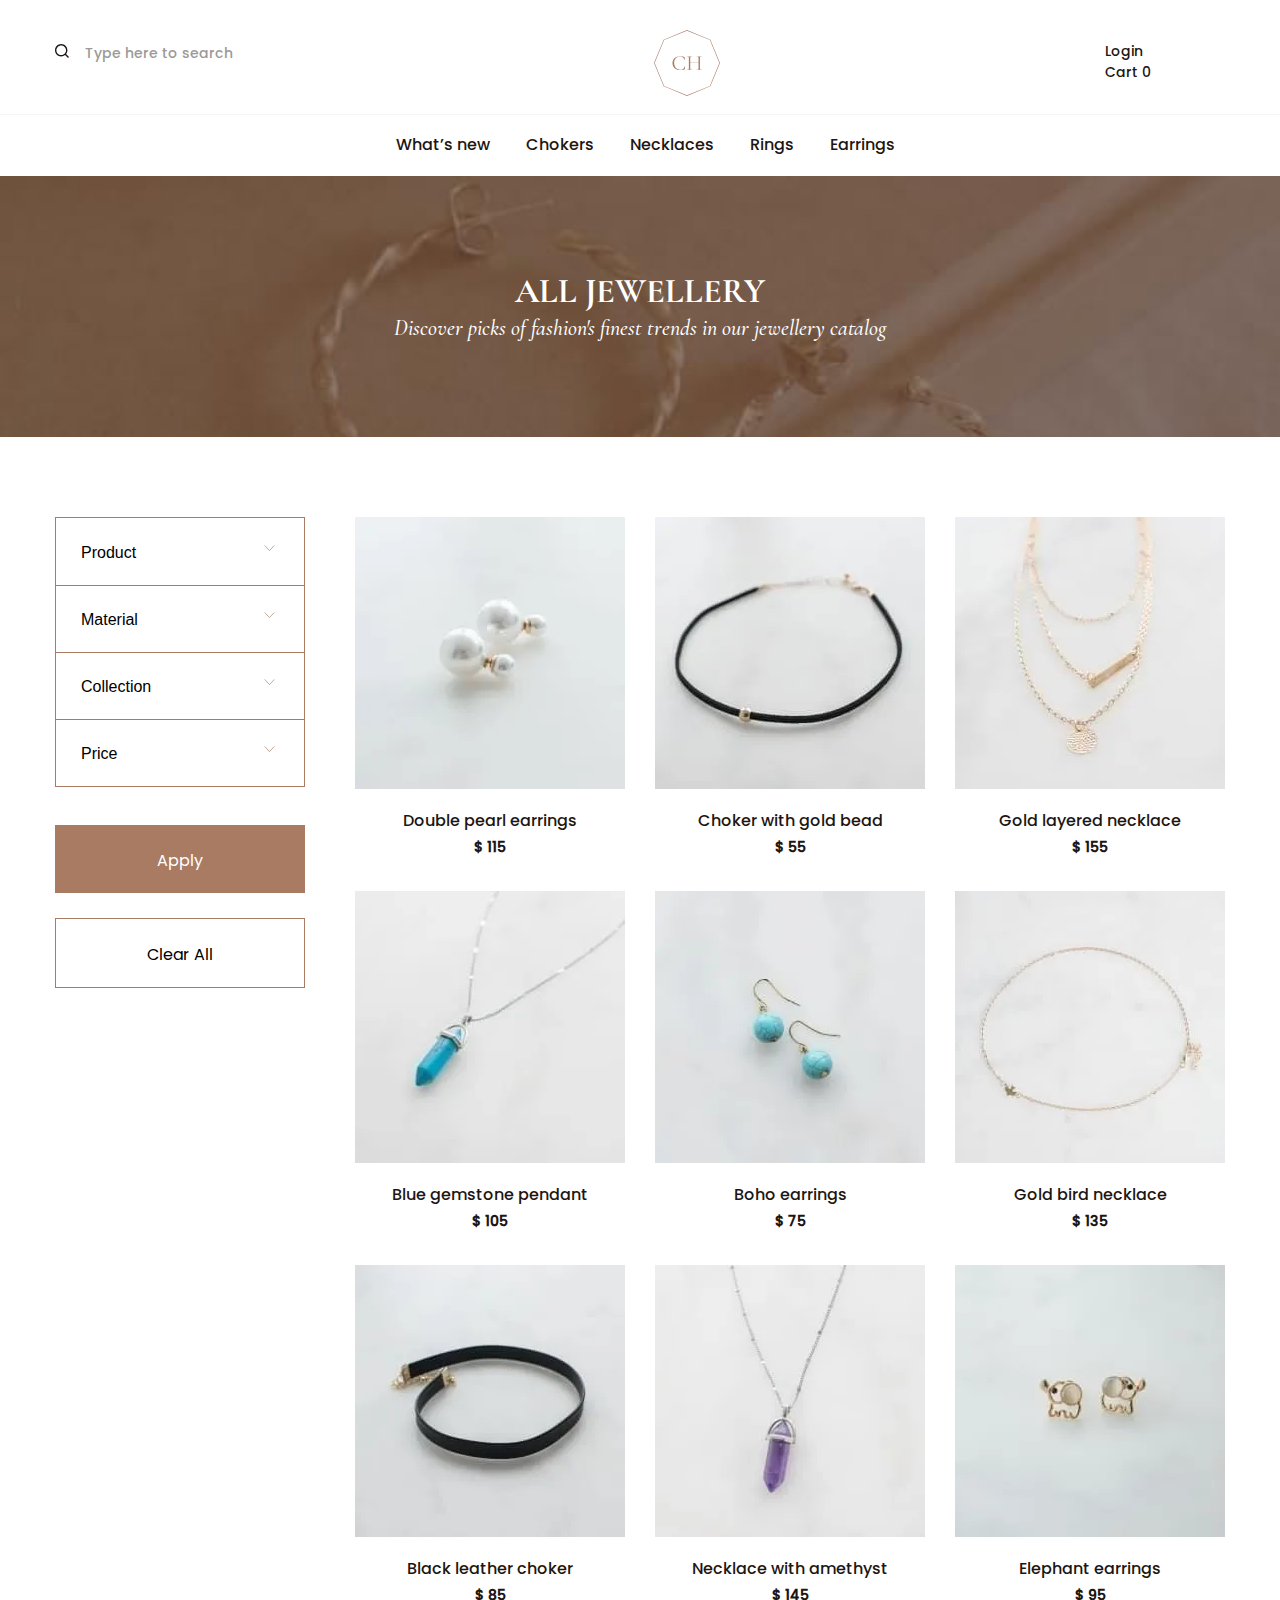
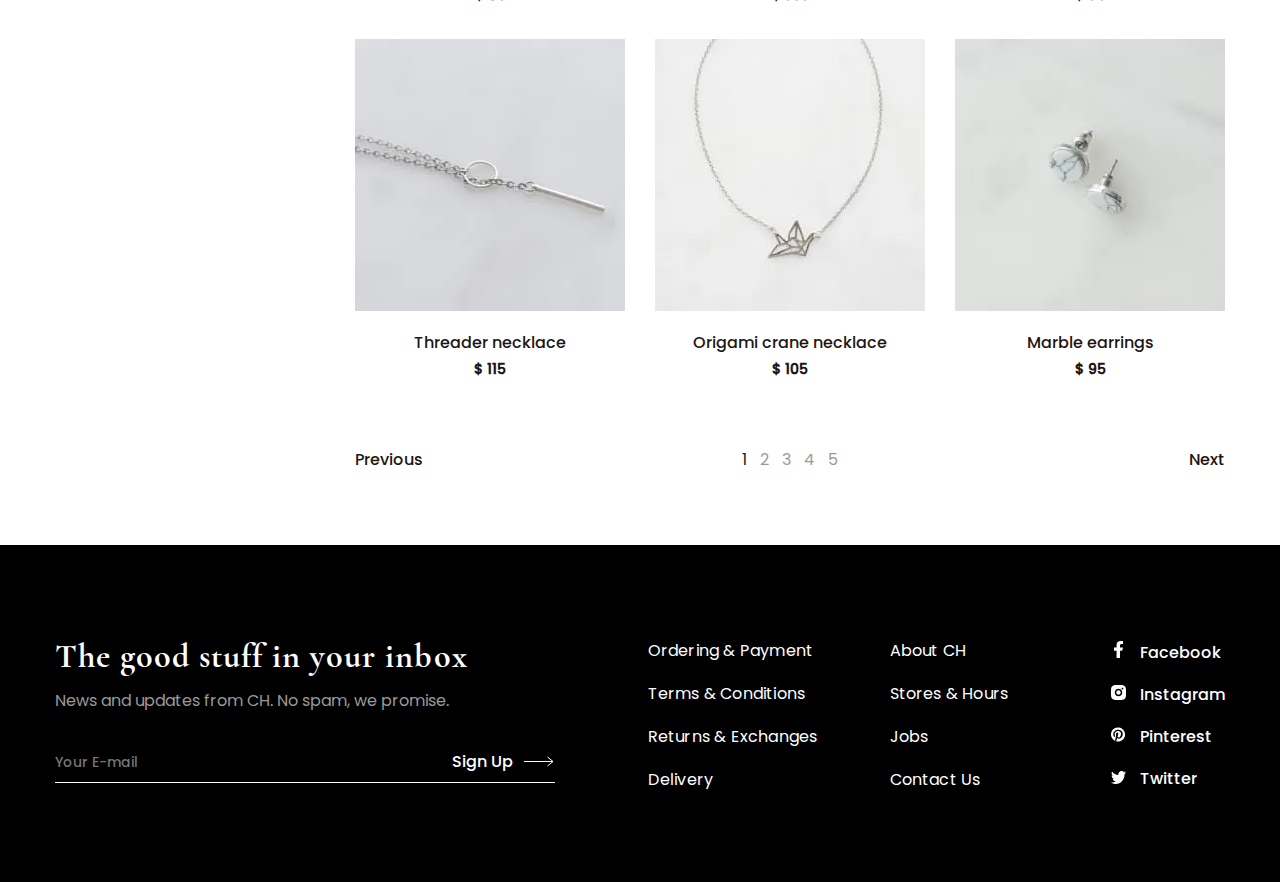
==== commit dd4106f6: "first commit" ====
--- a/catalog.html
+++ b/catalog.html
@@ -16,7 +16,6 @@
 </head>
 
 <body class="page-body">
-
 <!-- Используются модификаторы класса page-header: open - закрытое меню, close - открытое меню -->
   <header class="page-header page-header--no-js">
     <div class="page-header__top">
@@ -53,7 +52,7 @@
         </ul>
       </div>
     </div>
-    <nav class="page-header__main-nav main-nav main-nav--no-js">
+    <nav class="page-header__main-nav main-nav">
       <div class="container">
         <form class="page-header__search page-header__search--mobile" action="https://echo.htmlacademy.ru/" method="post">
           <svg width="16" height="16">
--- a/css/style.min.css
+++ b/css/style.min.css
@@ -1,2 +1,2 @@
-@font-face{font-family:'swiper-icons';src:url("data:application/font-woff;charset=utf-8;base64, [base64]//wADZ2x5ZgAAAywAAADMAAAD2MHtryVoZWFkAAABbAAAADAAAAA2E2+eoWhoZWEAAAGcAAAAHwAAACQC9gDzaG10eAAAAigAAAAZAAAArgJkABFsb2NhAAAC0AAAAFoAAABaFQAUGG1heHAAAAG8AAAAHwAAACAAcABAbmFtZQAAA/gAAAE5AAACXvFdBwlwb3N0AAAFNAAAAGIAAACE5s74hXjaY2BkYGAAYpf5Hu/j+W2+MnAzMYDAzaX6QjD6/4//Bxj5GA8AuRwMYGkAPywL13jaY2BkYGA88P8Agx4j+/8fQDYfA1AEBWgDAIB2BOoAeNpjYGRgYNBh4GdgYgABEMnIABJzYNADCQAACWgAsQB42mNgYfzCOIGBlYGB0YcxjYGBwR1Kf2WQZGhhYGBiYGVmgAFGBiQQkOaawtDAoMBQxXjg/wEGPcYDDA4wNUA2CCgwsAAAO4EL6gAAeNpj2M0gyAACqxgGNWBkZ2D4/wMA+xkDdgAAAHjaY2BgYGaAYBkGRgYQiAHyGMF8FgYHIM3DwMHABGQrMOgyWDLEM1T9/w8UBfEMgLzE////P/5//f/V/xv+r4eaAAeMbAxwIUYmIMHEgKYAYjUcsDAwsLKxc3BycfPw8jEQA/[base64]/uznmfPFBNODM2K7MTQ45YEAZqGP81AmGGcF3iPqOop0r1SPTaTbVkfUe4HXj97wYE+yNwWYxwWu4v1ugWHgo3S1XdZEVqWM7ET0cfnLGxWfkgR42o2PvWrDMBSFj/IHLaF0zKjRgdiVMwScNRAoWUoH78Y2icB/yIY09An6AH2Bdu/UB+yxopYshQiEvnvu0dURgDt8QeC8PDw7Fpji3fEA4z/PEJ6YOB5hKh4dj3EvXhxPqH/SKUY3rJ7srZ4FZnh1PMAtPhwP6fl2PMJMPDgeQ4rY8YT6Gzao0eAEA409DuggmTnFnOcSCiEiLMgxCiTI6Cq5DZUd3Qmp10vO0LaLTd2cjN4fOumlc7lUYbSQcZFkutRG7g6JKZKy0RmdLY680CDnEJ+UMkpFFe1RN7nxdVpXrC4aTtnaurOnYercZg2YVmLN/d/gczfEimrE/fs/bOuq29Zmn8tloORaXgZgGa78yO9/cnXm2BpaGvq25Dv9S4E9+5SIc9PqupJKhYFSSl47+Qcr1mYNAAAAeNptw0cKwkAAAMDZJA8Q7OUJvkLsPfZ6zFVERPy8qHh2YER+3i/BP83vIBLLySsoKimrqKqpa2hp6+jq6RsYGhmbmJqZSy0sraxtbO3sHRydnEMU4uR6yx7JJXveP7WrDycAAAAAAAH//wACeNpjYGRgYOABYhkgZgJCZgZNBkYGLQZtIJsFLMYAAAw3ALgAeNolizEKgDAQBCchRbC2sFER0YD6qVQiBCv/H9ezGI6Z5XBAw8CBK/m5iQQVauVbXLnOrMZv2oLdKFa8Pjuru2hJzGabmOSLzNMzvutpB3N42mNgZGBg4GKQYzBhYMxJLMlj4GBgAYow/P/PAJJhLM6sSoWKfWCAAwDAjgbRAAB42mNgYGBkAIIbCZo5IPrmUn0hGA0AO8EFTQAA") format("woff");font-weight:400;font-style:normal}:root{--swiper-theme-color: #007aff}.swiper,.swiper-wrapper{position:relative;z-index:1}.swiper{margin-left:auto;margin-right:auto;overflow:hidden;list-style:none;padding:0}.swiper-vertical>.swiper-wrapper{-webkit-box-orient:vertical;-webkit-box-direction:normal;-ms-flex-direction:column;flex-direction:column}.swiper-wrapper{width:100%;height:100%;display:-webkit-box;display:-ms-flexbox;display:flex;-webkit-transition-property:-webkit-transform;transition-property:transform;transition-property:transform,-webkit-transform;-webkit-box-sizing:content-box;box-sizing:content-box}.swiper-android .swiper-slide,.swiper-wrapper{-webkit-transform:translate3d(0,0,0);transform:translate3d(0,0,0)}.swiper-pointer-events{-ms-touch-action:pan-y;touch-action:pan-y}.swiper-pointer-events.swiper-vertical{-ms-touch-action:pan-x;touch-action:pan-x}.swiper-slide{-ms-flex-negative:0;flex-shrink:0;width:100%;height:100%;position:relative;-webkit-transition-property:-webkit-transform;transition-property:transform;transition-property:transform,-webkit-transform}.swiper-slide-invisible-blank{visibility:hidden}.swiper-autoheight,.swiper-autoheight .swiper-slide{height:auto}.swiper-autoheight .swiper-wrapper{-webkit-box-align:start;-ms-flex-align:start;align-items:flex-start;-webkit-transition-property:height,-webkit-transform;transition-property:transform,height;transition-property:transform,height,-webkit-transform}.swiper-3d,.swiper-3d.swiper-css-mode .swiper-wrapper{-webkit-perspective:1200px;perspective:1200px}.swiper-3d .swiper-cube-shadow,.swiper-3d .swiper-slide,.swiper-3d .swiper-slide-shadow,.swiper-3d .swiper-slide-shadow-bottom,.swiper-3d .swiper-slide-shadow-left,.swiper-3d .swiper-slide-shadow-right,.swiper-3d .swiper-slide-shadow-top,.swiper-3d .swiper-wrapper{-webkit-transform-style:preserve-3d;transform-style:preserve-3d}.swiper-3d .swiper-slide-shadow,.swiper-3d .swiper-slide-shadow-bottom,.swiper-3d .swiper-slide-shadow-left,.swiper-3d .swiper-slide-shadow-right,.swiper-3d .swiper-slide-shadow-top{position:absolute;left:0;top:0;width:100%;height:100%;pointer-events:none;z-index:10}.swiper-3d .swiper-slide-shadow{background:rgba(0,0,0,.15)}.swiper-3d .swiper-slide-shadow-left{background-image:-webkit-gradient(linear,right top,left top,from(rgba(0,0,0,.5)),to(transparent));background-image:linear-gradient(to left,rgba(0,0,0,.5),transparent)}.swiper-3d .swiper-slide-shadow-right{background-image:-webkit-gradient(linear,left top,right top,from(rgba(0,0,0,.5)),to(transparent));background-image:linear-gradient(to right,rgba(0,0,0,.5),transparent)}.swiper-3d .swiper-slide-shadow-top{background-image:-webkit-gradient(linear,left bottom,left top,from(rgba(0,0,0,.5)),to(transparent));background-image:linear-gradient(to top,rgba(0,0,0,.5),transparent)}.swiper-3d .swiper-slide-shadow-bottom{background-image:-webkit-gradient(linear,left top,left bottom,from(rgba(0,0,0,.5)),to(transparent));background-image:linear-gradient(to bottom,rgba(0,0,0,.5),transparent)}.swiper-css-mode>.swiper-wrapper{overflow:auto;scrollbar-width:none;-ms-overflow-style:none}.swiper-css-mode>.swiper-wrapper::-webkit-scrollbar{display:none}.swiper-css-mode>.swiper-wrapper>.swiper-slide{scroll-snap-align:start start}.swiper-horizontal.swiper-css-mode>.swiper-wrapper{-ms-scroll-snap-type:x mandatory;scroll-snap-type:x mandatory}.swiper-vertical.swiper-css-mode>.swiper-wrapper{-ms-scroll-snap-type:y mandatory;scroll-snap-type:y mandatory}.swiper-centered>.swiper-wrapper::before{content:'';-ms-flex-negative:0;flex-shrink:0;-webkit-box-ordinal-group:10000;-ms-flex-order:9999;order:9999}.swiper-centered.swiper-horizontal>.swiper-wrapper>.swiper-slide:first-child{-webkit-margin-start:var(--swiper-centered-offset-before);margin-inline-start:var(--swiper-centered-offset-before)}.swiper-centered.swiper-horizontal>.swiper-wrapper::before{height:100%;width:var(--swiper-centered-offset-after)}.swiper-centered.swiper-vertical>.swiper-wrapper>.swiper-slide:first-child{-webkit-margin-before:var(--swiper-centered-offset-before);margin-block-start:var(--swiper-centered-offset-before)}.swiper-centered.swiper-vertical>.swiper-wrapper::before{width:100%;height:var(--swiper-centered-offset-after)}.swiper-centered>.swiper-wrapper>.swiper-slide{scroll-snap-align:center center}.swiper-pagination{position:absolute;text-align:center;-webkit-transition:300ms opacity;transition:300ms opacity;-webkit-transform:translate3d(0,0,0);transform:translate3d(0,0,0);z-index:10}.swiper-pagination.swiper-pagination-hidden{opacity:0}.swiper-horizontal>.swiper-pagination-bullets,.swiper-pagination-bullets.swiper-pagination-horizontal,.swiper-pagination-custom,.swiper-pagination-fraction{bottom:10px;left:0;width:100%}.swiper-pagination-bullets-dynamic{overflow:hidden;font-size:0}.swiper-pagination-bullets-dynamic .swiper-pagination-bullet{-webkit-transform:scale(.33);transform:scale(.33);position:relative}.swiper-pagination-bullets-dynamic .swiper-pagination-bullet-active,.swiper-pagination-bullets-dynamic .swiper-pagination-bullet-active-main{-webkit-transform:scale(1);transform:scale(1)}.swiper-pagination-bullets-dynamic .swiper-pagination-bullet-active-prev{-webkit-transform:scale(.66);transform:scale(.66)}.swiper-pagination-bullets-dynamic .swiper-pagination-bullet-active-prev-prev{-webkit-transform:scale(.33);transform:scale(.33)}.swiper-pagination-bullets-dynamic .swiper-pagination-bullet-active-next{-webkit-transform:scale(.66);transform:scale(.66)}.swiper-pagination-bullets-dynamic .swiper-pagination-bullet-active-next-next{-webkit-transform:scale(.33);transform:scale(.33)}.swiper-pagination-bullet{width:var(--swiper-pagination-bullet-width, var(--swiper-pagination-bullet-size, 8px));height:var(--swiper-pagination-bullet-height, var(--swiper-pagination-bullet-size, 8px));display:inline-block;border-radius:50%;background:var(--swiper-pagination-bullet-inactive-color, #000);opacity:var(--swiper-pagination-bullet-inactive-opacity, 0.2)}button.swiper-pagination-bullet{border:0;margin:0;padding:0;-webkit-box-shadow:none;box-shadow:none;-webkit-appearance:none;-moz-appearance:none;appearance:none}.swiper-pagination-clickable .swiper-pagination-bullet{cursor:pointer}.swiper-pagination-bullet:only-child{display:none!important}.swiper-pagination-bullet-active{opacity:var(--swiper-pagination-bullet-opacity, 1);background:var(--swiper-pagination-color, var(--swiper-theme-color))}.swiper-pagination-vertical.swiper-pagination-bullets,.swiper-vertical>.swiper-pagination-bullets{right:10px;top:50%;-webkit-transform:translate3d(0,-50%,0);transform:translate3d(0,-50%,0)}.swiper-pagination-vertical.swiper-pagination-bullets .swiper-pagination-bullet,.swiper-vertical>.swiper-pagination-bullets .swiper-pagination-bullet{margin:var(--swiper-pagination-bullet-vertical-gap, 6px) 0;display:block}.swiper-pagination-vertical.swiper-pagination-bullets.swiper-pagination-bullets-dynamic,.swiper-vertical>.swiper-pagination-bullets.swiper-pagination-bullets-dynamic{top:50%;-webkit-transform:translateY(-50%);transform:translateY(-50%);width:8px}.swiper-pagination-vertical.swiper-pagination-bullets.swiper-pagination-bullets-dynamic .swiper-pagination-bullet,.swiper-vertical>.swiper-pagination-bullets.swiper-pagination-bullets-dynamic .swiper-pagination-bullet{display:inline-block;-webkit-transition:200ms top,200ms -webkit-transform;transition:200ms transform,200ms top;transition:200ms transform,200ms top,200ms -webkit-transform}.swiper-horizontal>.swiper-pagination-bullets .swiper-pagination-bullet,.swiper-pagination-horizontal.swiper-pagination-bullets .swiper-pagination-bullet{margin:0 var(--swiper-pagination-bullet-horizontal-gap, 4px)}.swiper-horizontal>.swiper-pagination-bullets.swiper-pagination-bullets-dynamic,.swiper-pagination-horizontal.swiper-pagination-bullets.swiper-pagination-bullets-dynamic{left:50%;-webkit-transform:translateX(-50%);transform:translateX(-50%);white-space:nowrap}.swiper-horizontal>.swiper-pagination-bullets.swiper-pagination-bullets-dynamic .swiper-pagination-bullet,.swiper-pagination-horizontal.swiper-pagination-bullets.swiper-pagination-bullets-dynamic .swiper-pagination-bullet{-webkit-transition:200ms left,200ms -webkit-transform;transition:200ms transform,200ms left;transition:200ms transform,200ms left,200ms -webkit-transform}.swiper-horizontal.swiper-rtl>.swiper-pagination-bullets-dynamic .swiper-pagination-bullet{-webkit-transition:200ms right,200ms -webkit-transform;transition:200ms transform,200ms right;transition:200ms transform,200ms right,200ms -webkit-transform}.swiper-pagination-progressbar{background:rgba(0,0,0,.25);position:absolute}.swiper-pagination-progressbar .swiper-pagination-progressbar-fill{background:var(--swiper-pagination-color, var(--swiper-theme-color));position:absolute;left:0;top:0;width:100%;height:100%;-webkit-transform:scale(0);transform:scale(0);-webkit-transform-origin:left top;transform-origin:left top}.swiper-rtl .swiper-pagination-progressbar .swiper-pagination-progressbar-fill{-webkit-transform-origin:right top;transform-origin:right top}.swiper-horizontal>.swiper-pagination-progressbar,.swiper-pagination-progressbar.swiper-pagination-horizontal,.swiper-pagination-progressbar.swiper-pagination-vertical.swiper-pagination-progressbar-opposite,.swiper-vertical>.swiper-pagination-progressbar.swiper-pagination-progressbar-opposite{width:100%;height:4px;left:0;top:0}.swiper-horizontal>.swiper-pagination-progressbar.swiper-pagination-progressbar-opposite,.swiper-pagination-progressbar.swiper-pagination-horizontal.swiper-pagination-progressbar-opposite,.swiper-pagination-progressbar.swiper-pagination-vertical,.swiper-vertical>.swiper-pagination-progressbar{width:4px;height:100%;left:0;top:0}.swiper-pagination-lock{display:none}@font-face{font-family:"Poppins";font-style:normal;font-weight:400;font-display:swap;src:url(../fonts/poppins-400.woff2) format("woff2"),url(../fonts/poppins-400.woff) format("woff")}@font-face{font-family:"Poppins";font-style:normal;font-weight:500;font-display:swap;src:url(../fonts/poppins-500.woff2) format("woff2"),url(../fonts/poppins-500.woff) format("woff")}@font-face{font-family:"Cormorant Garamond";font-style:italic;font-weight:700;font-display:swap;src:url(../fonts/cormorant-garamond-700-italic.woff2) format("woff2"),url(../fonts/cormorant-garamond-700-italic.woff) format("woff")}@font-face{font-family:"Cormorant Garamond";font-style:italic;font-weight:500;font-display:swap;src:url(../fonts/cormorant-garamond-500-italic.woff2) format("woff2"),url(../fonts/cormorant-garamond-500-italic.woff) format("woff")}@font-face{font-family:"Cormorant Garamond";font-style:italic;font-weight:400;font-display:swap;src:url(../fonts/cormorant-garamond-400-italic.woff2) format("woff2"),url(../fonts/cormorant-garamond-400-italic.woff) format("woff")}@font-face{font-family:"Cormorant Garamond";font-style:normal;font-weight:700;font-display:swap;src:url(../fonts/cormorant-garamond-700.woff2) format("woff2"),url(../fonts/cormorant-garamond-700.woff) format("woff")}@font-face{font-family:"Cormorant Garamond";font-style:normal;font-weight:600;font-display:swap;src:url(../fonts/cormorant-garamond-600.woff2) format("woff2"),url(../fonts/cormorant-garamond-600.woff) format("woff")}html{-webkit-box-sizing:border-box;box-sizing:border-box}*,::after,::before{-webkit-box-sizing:inherit;box-sizing:inherit}body{margin:0;font-family:"Poppins","Arial",sans-serif;color:#1d1613;display:-webkit-box;display:-ms-flexbox;display:flex;-webkit-box-orient:vertical;-webkit-box-direction:normal;-ms-flex-direction:column;flex-direction:column;min-height:100vh}a{text-decoration:none}img{max-width:100%}@media (max-width:1023px){.lock-menu{width:100%;height:100%;background-color:rgba(0,0,0,.5);overflow:hidden;z-index:1000}}.lock{width:100%;height:100%;background-color:rgba(0,0,0,.5);overflow:hidden;z-index:1000}.visually-hidden{position:absolute;clip:rect(1px,1px,1px,1px);padding:0;border:0;height:1px;width:1px;overflow:hidden}.container{max-width:1170px;margin:auto}@media (max-width:1170px){.container{max-width:none;padding-left:10px;padding-right:10px}}@media (max-width:1023px){.container{padding-left:22px;padding-right:22px}}@media (max-width:767px){.container{padding-left:10px;padding-right:10px}}.page-header__top{padding-top:30px;padding-bottom:11px;border-bottom:1px solid #f6f5f4;background-color:#fff}@media (max-width:1023px){.page-header__top{padding-bottom:23px;border-bottom:none}}@media (max-width:767px){.page-header__top{padding-top:20px;padding-bottom:13px}}.page-header__wrapper{display:-webkit-box;display:-ms-flexbox;display:flex;-webkit-box-pack:justify;-ms-flex-pack:justify;justify-content:space-between;-webkit-box-align:start;-ms-flex-align:start;align-items:flex-start}@media (max-width:1023px){.page-header--no-js,.page-header--no-js .page-header__top,.page-header--open .page-header__top{background-color:#a87b62}}.page-header--no-js svg:focus,.page-header--no-js svg:hover,.page-header--open svg:focus,.page-header--open svg:hover{color:#9b9997}@media (max-width:1023px){.page-header--no-js svg,.page-header--open svg{color:#fff}.page-header--open{position:absolute;top:0;left:0;max-width:none;width:100vw;height:100vh;padding-left:0;padding-right:0;z-index:1000;overflow-x:scroll;background-color:#a87b62}}.page-header__toggle{display:none}@media (max-width:1023px){.page-header__toggle{display:block;border:0;background-color:transparent;cursor:pointer;padding:0;margin-left:25px;margin-top:25px}}@media (max-width:767px){.page-header__toggle{margin-left:4px;margin-top:17px}}.page-header__search{margin-top:10px}@media (max-width:1023px){.page-header__search--desktop{display:none}}.page-header__search--mobile{display:none}@media (max-width:1023px){.page-header__search--mobile{display:block;position:relative;margin-top:11px;margin-bottom:37px;padding-right:22px;padding-left:19px}}.page-header__search--mobile input{width:100%;padding:10px 45px;background-color:rgba(255,255,255,.15);border-radius:21px}.page-header__search--mobile svg{position:absolute;top:12px;left:34px;color:#fff}.page-header__search input{border:0;font-family:"Poppins","Arial",sans-serif;font-size:14px;line-height:21px;font-weight:500}.page-header__search input::-webkit-input-placeholder{font-family:"Poppins","Arial",sans-serif;font-size:14px;line-height:21px;font-weight:500;color:#9b9997}.page-header__search input::-moz-placeholder{font-family:"Poppins","Arial",sans-serif;font-size:14px;line-height:21px;font-weight:500;color:#9b9997}.page-header__search input:-ms-input-placeholder,.page-header__search input::-ms-input-placeholder{font-family:"Poppins","Arial",sans-serif;font-size:14px;line-height:21px;font-weight:500;color:#9b9997}.page-header__search input::placeholder{font-family:"Poppins","Arial",sans-serif;font-size:14px;line-height:21px;font-weight:500;color:#9b9997}.page-header__search svg{margin-right:10px}.page-header__user-list{list-style:none;padding:0;display:-webkit-box;display:-ms-flexbox;display:flex;-ms-flex-wrap:wrap;flex-wrap:wrap;margin:11px 0 0;max-width:120px}@media (max-width:767px){.page-header__user-list{margin-top:3px;max-width:none}}.page-header__logo-wrapper{display:-webkit-box;display:-ms-flexbox;display:flex;-webkit-box-pack:center;-ms-flex-pack:center;justify-content:center;padding-top:20px}.page-header__logo-wrapper .page-header__logo{margin-left:0}.page-header__logo{margin-left:-90px;color:#a87b62}@media (max-width:1023px){.page-header__logo{margin-left:-7px}}@media (max-width:767px){.page-header__logo{margin-left:-6px}.page-header__logo svg{width:52px;height:52px}}.page-header__main-nav{padding-bottom:19px}@media (max-width:1023px){.page-header--close .page-header__main-nav{display:none}}.page-footer{background-color:#000;-webkit-box-flex:0;-ms-flex:0 0 auto;flex:0 0 auto}.page-footer__wrapper{display:-webkit-box;display:-ms-flexbox;display:flex;-webkit-box-pack:justify;-ms-flex-pack:justify;justify-content:space-between;-ms-flex-wrap:wrap;flex-wrap:wrap;padding-top:80px;padding-bottom:91px}@media (max-width:1023px){.page-footer__wrapper{padding-top:40px;padding-left:45px;padding-bottom:52px;-webkit-box-pack:start;-ms-flex-pack:start;justify-content:start}}@media (max-width:767px){.page-footer__wrapper{padding-left:12px;padding-bottom:36px;-webkit-box-orient:vertical;-webkit-box-direction:normal;-ms-flex-direction:column;flex-direction:column}}.page-footer__signup{color:#fff;display:-webkit-box;display:-ms-flexbox;display:flex;-webkit-box-orient:vertical;-webkit-box-direction:normal;-ms-flex-direction:column;flex-direction:column}@media (max-width:1023px){.page-footer__signup{width:100%;margin-bottom:30px}}@media (max-width:767px){.page-footer__signup{margin-bottom:44px}}.page-footer__signup h3{font-family:"Cormorant Garamond","Arial",sans-serif;font-size:34px;font-weight:700;line-height:44px;margin:10px 0 0;letter-spacing:.03em}@media (max-width:767px){.page-footer__signup h3{margin-bottom:13px}}.page-footer__signup span{font-size:16px;line-height:44px;color:#9b9997}@media (max-width:767px){.page-footer__signup span{line-height:22px;margin-bottom:11px}}.page-footer__input-wrapper input{width:385px;padding:9px 0;border:0;font-family:"Poppins","Arial",sans-serif;border-bottom:1px solid #fff;font-size:14px;background-color:transparent;color:#fff;margin-top:20px}@media (max-width:1023px){.page-footer__input-wrapper input{width:63.5%}}@media (max-width:767px){.page-footer__input-wrapper input{width:59%}}.page-footer__input-wrapper input::-webkit-input-placeholder{font-weight:500;font-size:14px;line-height:21px}.page-footer__input-wrapper input::-moz-placeholder{font-weight:500;font-size:14px;line-height:21px}.page-footer__input-wrapper input:-ms-input-placeholder,.page-footer__input-wrapper input::-ms-input-placeholder{font-weight:500;font-size:14px;line-height:21px}.page-footer__input-wrapper input::placeholder{font-weight:500;font-size:14px;line-height:21px}.page-footer__input-wrapper button{font-family:"Poppins","Arial",sans-serif;width:115px;margin-left:-4px;padding:12px 0 10px 12px;text-align:left;font-size:16px;line-height:21px;background-color:transparent;border:0;color:#fff;font-weight:500;border-bottom:1px solid #fff}.page-footer__input-wrapper button:focus,.page-footer__input-wrapper button:hover,.page-footer__nav a:focus,.page-footer__nav a:hover{color:#a87b62}.page-footer__input-wrapper button:active,.page-footer__nav a:active{opacity:.7}.page-footer__icon-arrow{-webkit-transform:rotate(180deg);transform:rotate(180deg);margin-left:7px}.page-footer__nav{display:-webkit-box;display:-ms-flexbox;display:flex}@media (max-width:1023px){.page-footer__nav{margin-right:12%}}@media (max-width:767px){.page-footer__nav{-webkit-box-orient:vertical;-webkit-box-direction:normal;-ms-flex-direction:column;flex-direction:column}}.page-footer__nav ul{list-style:none;padding:0;font-size:16px;line-height:21px;margin:15px 0 0 -10px;letter-spacing:.2px}@media (max-width:1023px){.page-footer__nav ul{padding-left:11px}}@media (max-width:767px){.page-footer__nav ul{padding-left:0;margin:0}}.page-footer__nav li:not(:last-of-type){margin-bottom:22px}.page-footer__nav a{color:#fff}@media (max-width:767px){.page-footer__nav .page-footer__list--first{margin-bottom:40px}}.page-footer__nav .page-footer__list--second{margin-left:72px}@media (max-width:767px){.page-footer__nav .page-footer__list--second{margin:0}}.page-footer__social-list{list-style:none;padding:0;margin:15px 0 0;height:auto}@media (max-width:767px){.page-footer__social-list{display:-webkit-box;display:-ms-flexbox;display:flex;-ms-flex-wrap:wrap;flex-wrap:wrap;margin-top:42px}.page-footer__social-list span{display:none}}.page-footer__social-list li:not(:last-of-type){margin-bottom:17px}@media (max-width:767px){.page-footer__social-list li:not(:last-of-type){margin-right:18px}}.page-footer__social-list svg{margin-right:10px}@media (max-width:767px){.page-footer__social-list svg{width:20px;height:21px}}.page-footer__social-list a{font-weight:500;font-size:16px;line-height:21px;color:#fff}.page-footer__social-list a:focus,.page-footer__social-list a:hover{color:#a87b62}.page-footer__social-list a:active{opacity:.7}.page-main{-webkit-box-flex:1;-ms-flex:1 0 auto;flex:1 0 auto;overflow:hidden}.user-list{font-weight:500;font-size:14px;line-height:21px}.user-list__item:not(:last-of-type){margin-right:37px}.main-nav__list a,.user-list__item a{color:#1d1613}.user-list__item a:hover{color:#a87b62}.user-list__item a:active{opacity:.7}.user-list__item--cart svg{display:none}@media (max-width:1023px){.user-list__item--cart svg{display:block;fill:none;margin-top:14px;margin-right:22px}}@media (max-width:767px){.user-list__item--cart svg{margin-right:4px}}@media (max-width:1023px){.user-list__item--cart span,.user-list__item--login{display:none}}.main-nav{color:#1d1613;font-weight:500;font-size:16px;line-height:24px}.main-nav__list{list-style:none;display:-webkit-box;display:-ms-flexbox;display:flex;-webkit-box-pack:center;-ms-flex-pack:center;justify-content:center;-ms-flex-wrap:wrap;flex-wrap:wrap;padding:18px 0 0;margin:0 0 0 11px}@media (max-width:1023px){.main-nav__list{-webkit-box-orient:vertical;-webkit-box-direction:normal;-ms-flex-direction:column;flex-direction:column;font-weight:500;font-size:24px;line-height:36px;padding-top:8px;margin-left:23px;margin-top:32px;gap:21px}}.main-nav__list a:focus,.main-nav__list a:hover{color:#a87b62}.main-nav__list a:active{opacity:.7}@media (max-width:1023px){.main-nav__list a{color:#fff}.main-nav__list a:focus,.main-nav__list a:hover{color:#9b9997}}.main-nav__list--bottom-list{display:none}@media (max-width:1023px){.main-nav__list--bottom-list{display:-webkit-box;display:-ms-flexbox;display:flex;font-weight:500;font-size:18px;line-height:23px;margin-bottom:44px}}.main-nav__login,.slider-catalog__button::after{display:none}@media (max-width:1023px){.main-nav__login{display:block;font-weight:500;font-size:18px;line-height:23px;margin-left:23px;color:#fff}}.main-nav__item:not(:last-of-type){margin-right:36px}.promo{display:-webkit-box;display:-ms-flexbox;display:flex;-webkit-box-pack:center;-ms-flex-pack:center;justify-content:center;-webkit-box-align:center;-ms-flex-align:center;align-items:center;background:url(../img/promo-bg-desktop.jpg);background-size:cover;background-color:#a87b62;background-repeat:no-repeat;min-height:463px}@media (-webkit-min-device-pixel-ratio:2),(min-resolution:2dppx){.promo{background-image:url(../img/promo-bg-desktop@2x.jpg);background-size:cover;background-color:#a87b62;background-repeat:no-repeat}}@media (max-width:1023px){.promo{background-image:url(../img/promo-bg-tablet.jpg)}}@media (max-width:1023px) and (-webkit-min-device-pixel-ratio:2),(max-width:1023px) and (min-resolution:2dppx){.promo{background-image:url(../img/promo-bg-tablet@2x.jpg)}}@media (max-width:767px){.promo{background-image:url(../img/promo-bg-mobile.jpg)}}@media (max-width:767px) and (-webkit-min-device-pixel-ratio:2),(max-width:767px) and (min-resolution:2dppx){.promo{background-image:url(../img/promo-bg-mobile@2x.jpg)}}.promo--catalog{background:url(../img/promo-bg-desktop-catalog.jpg);background-size:cover;background-color:#a87b62;background-repeat:no-repeat;min-height:261px}@media (-webkit-min-device-pixel-ratio:2),(min-resolution:2dppx){.promo--catalog{background-image:url(../img/promo-bg-desktop-catalog@2x.jpg);background-size:cover;background-color:#a87b62;background-repeat:no-repeat}}@media (max-width:1023px){.promo--catalog{background-image:url(../img/promo-bg-tablet-catalog.jpg)}}@media (max-width:1023px) and (-webkit-min-device-pixel-ratio:2),(max-width:1023px) and (min-resolution:2dppx){.promo--catalog{background-image:url(../img/promo-bg-tablet-catalog@2x.jpg)}}@media (max-width:767px){.promo--catalog{background-image:url(../img/promo-bg-mobile-catalog.jpg);padding:0 30px}}@media (max-width:767px) and (-webkit-min-device-pixel-ratio:2),(max-width:767px) and (min-resolution:2dppx){.promo--catalog{background-image:url(../img/promo-bg-mobile-catalog@2x.jpg)}}.promo p{text-align:center;font-family:"Cormorant Garamond","Arial",sans-serif;color:#fff;font-weight:700;font-size:45px;line-height:49px;letter-spacing:.03em}@media (max-width:1023px){.promo p{margin-top:50px;margin-right:18px}}@media (max-width:767px){.promo p{margin:4px 0 0;font-size:38px}}.promo--catalog p,.slider-catalog h2{font-size:34px;line-height:44px;letter-spacing:normal}@media (max-width:1023px){.promo--catalog p{margin-top:31px;margin-right:1px}}@media (max-width:767px){.promo--catalog p{margin-top:-2px}}.promo span{display:block;font-style:italic;font-size:38px;line-height:49px;font-weight:400;letter-spacing:0}@media (max-width:767px){.promo span{margin-top:-8px;font-size:34px;line-height:44px}}.promo--catalog span{font-weight:500;font-size:22px;line-height:130%}@media (max-width:767px){.promo--catalog span{margin-top:1px}}.slider-catalog{text-align:center;padding-top:93px;padding-bottom:76px}@media (max-width:1023px){.slider-catalog{padding-top:41px;padding-bottom:24px}}@media (max-width:767px){.slider-catalog{padding-top:31px;padding-bottom:14px}}.slider-catalog h2{font-family:"Cormorant Garamond","Arial",sans-serif;font-weight:700;text-align:center;letter-spacing:.03em;margin-bottom:20px}.slider-catalog__link{color:#1d1613;border-bottom:1px solid #a87b62}.slider-catalog__link:focus,.slider-catalog__link:hover{color:#a87b62}@media (max-width:1023px){.slider-catalog__link{margin-bottom:18px}}.slider-catalog__button svg,.slider-catalog__link:hover{color:#a87b62}.slider-catalog__link:active{opacity:.7}.slider-catalog__list{list-style:none;padding:0;display:-webkit-box;display:-ms-flexbox;display:flex;-webkit-box-pack:justify;-ms-flex-pack:justify;justify-content:space-between;margin:0 0 81px}@media (max-width:1023px){.slider-catalog__list{-webkit-box-pack:start;-ms-flex-pack:start;justify-content:flex-start;margin-bottom:73px;padding-left:11px}}@media (max-width:767px){.slider-catalog__list{padding:2px;margin-bottom:60px}}.slider-catalog__list a{display:block;width:100%;height:100%;color:#1d1613}.slider-catalog__list a:focus,.slider-catalog__list a:hover{opacity:.7}.slider-catalog__list span{font-weight:700;font-size:14px;line-height:18px}.slider-catalog img{max-width:270px;max-height:284px;margin-bottom:10px}@media (max-width:1365px){.slider-catalog img{width:90%;height:90%}}@media (max-width:1023px){.slider-catalog img{max-width:100%;max-height:100%;width:324px;height:340px}}@media (max-width:767px){.slider-catalog img{width:98.5%;height:auto;margin-bottom:3px}}.slider-catalog h3{font-style:normal;font-weight:500;font-size:16px;line-height:21px;margin-bottom:2px;margin-top:4px}.slider-catalog__pagination{text-align:center}.slider-catalog__pagination span{margin-right:15px;background:0 0}@media (max-width:1023px){.slider-catalog__pagination span{margin-right:29px}}@media (max-width:767px){.slider-catalog__pagination span{margin-right:5px;margin-left:5px}}.goods__pagination li:last-child,.slider-catalog span:last-child,.slider-catalog__pagination span:last-child{margin-right:0}.slider-catalog__slider{position:relative;margin-top:59px}@media (max-width:1023px){.slider-catalog__slider{margin-top:51px;margin-right:23px;margin-left:5px}}@media (max-width:767px){.slider-catalog__slider{margin:41px 6px 0 0}}.slider-catalog__button{position:absolute;top:-105px;width:30px;height:11px;padding:0;border:0;background-color:transparent;cursor:pointer}.slider-catalog__button:hover svg{color:rgba(168,123,98,.7)}.slider-catalog__button:active svg{color:rgba(168,123,98,.8)}@media (max-width:1023px){.slider-catalog__button{top:-95px}}@media (max-width:767px){.slider-catalog__button{display:none}}.slider-catalog__button--next{right:0;-webkit-transform:rotate(180deg);transform:rotate(180deg)}@media (max-width:1023px){.slider-catalog__button--next{right:22px}}.slider-catalog__button--prev{left:0}@media (max-width:1023px){.slider-catalog__button--prev{left:22px}}.slider-catalog__swiper-inner{position:relative}@media (max-width:1023px){.slider-catalog__button svg{width:36px;height:15px}}.slider-catalog span{margin-right:15px}.blog{padding-bottom:91px}@media (max-width:1023px){.blog{padding-bottom:41px}}@media (max-width:767px){.blog{padding-bottom:33px}}.blog h2,.blog__wrapper{text-align:center}.blog h2{font-family:"Cormorant Garamond","Arial",sans-serif;font-weight:700;font-size:34px;line-height:44px;letter-spacing:.03em;margin-bottom:17px}.blog__link{margin-bottom:65px;font-weight:500;font-size:16px;line-height:21px;border-bottom:1px #a87b62 solid;padding-bottom:3px;color:#1d1613}.blog__link:focus,.blog__link:hover,.blog__text a:focus,.blog__text a:hover{color:#a87b62}@media (max-width:1023px){.blog__link{margin-bottom:63px}}@media (max-width:767px){.blog__link{margin-bottom:55px}}.blog__link:hover{color:#a87b62}.blog__link:active,.blog__text a:active{opacity:.7}.blog__list{list-style:none;padding:0;display:grid;gap:29px;grid-template-columns:1fr 1fr;grid-template-rows:-webkit-min-content -webkit-min-content;grid-template-rows:min-content min-content;margin:63px 0 0}@media (max-width:1023px){.blog__list{display:-webkit-box;display:-ms-flexbox;display:flex;-webkit-box-orient:vertical;-webkit-box-direction:normal;-ms-flex-direction:column;flex-direction:column;-webkit-box-align:center;-ms-flex-align:center;align-items:center;gap:50px}}@media (max-width:767px){.blog__list{margin-top:54px;gap:40px}}.blog__item{display:-webkit-box;display:-ms-flexbox;display:flex}@media (max-width:767px){.blog__item{-webkit-box-orient:vertical;-webkit-box-direction:normal;-ms-flex-direction:column;flex-direction:column;-webkit-box-align:center;-ms-flex-align:center;align-items:center}}.blog__item picture{max-height:300px}.blog__item--third picture{max-height:630px}@media (max-width:1170px){.blog__item--third picture{max-height:300px}}.blog__img{width:285px;-o-object-fit:cover;object-fit:cover}@media (max-width:1023px){.blog__img{width:339px;height:100%}}@media (max-width:767px){.blog__img{display:block;min-width:290px;width:auto;height:256px}}.blog__item--second .blog__text{-webkit-box-ordinal-group:0;-ms-flex-order:-1;order:-1}@media (max-width:767px){.blog__item--second .blog__text{-webkit-box-ordinal-group:1;-ms-flex-order:0;order:0}}.blog__item--third .blog__img{width:50vw}@media (max-width:1023px){.blog__item--third .blog__img{width:339px;height:300px}}@media (max-width:767px){.blog__item--third .blog__img{min-width:290px;width:auto;height:256px}}.blog__text{width:285px;min-height:300px;padding:68px 57px 36px 56px;background-color:#f0eae4;text-align:center}@media (max-width:1023px){.blog__text{width:339px;padding:67px 88px 71px}}@media (max-width:767px){.blog__text{width:290px;min-height:256px;margin-top:-2px;padding:45px 64px 54px 63px}}.blog__text span{display:block;margin-bottom:13px;font-weight:500;font-size:14px;line-height:18px;color:#9b9997}@media (max-width:1023px){.blog__text span{margin-bottom:15px}}@media (max-width:767px){.blog__text span{margin-bottom:12px}}.blog__text h3,.faq h2{font-family:"Cormorant Garamond","Arial",sans-serif}.blog__text h3{margin-bottom:36px;margin-top:10px;font-weight:600;font-size:26px;line-height:34px}.blog__text a{font-weight:500;font-size:16px;line-height:21px;color:#1d1613;border-bottom:1px #a87b62 solid}@media (max-width:767px){.blog__text a{padding-bottom:5px}}.blog__item--third{position:relative;grid-row:1/3;grid-column:2/3}.blog__item--third .blog__text{position:absolute;bottom:0;right:0;padding-top:67px;padding-left:58px}@media (max-width:1023px){.blog__item--third .blog__text{position:static;padding:84px 88px 74px}}@media (max-width:767px){.blog__item--third .blog__text{position:static;min-width:290px;padding:64px 64px 54px 63px}}.faq{padding:0 198px 73px}@media (max-width:1023px){.faq{padding:0 0 41px}}@media (max-width:767px){.faq{padding-bottom:27px}}.faq h2{font-weight:700;font-size:34px;line-height:44px;text-align:center;letter-spacing:.03em}.faq__list{list-style:none;margin:48px 0 0;padding:0}@media (max-width:1023px){.faq__list{padding-right:23px;padding-left:23px}}@media (max-width:767px){.faq__list{margin-top:28px;padding-right:5px;padding-left:5px}}.faq__item.opened .faq__icon--closed,.faq__list--nojs .faq__button{display:none}.faq__item{position:relative;padding:25px 70px 25px 45px;border:1px solid #a87b62;margin-top:-1px}.faq__item:first-child{margin-top:0}.faq__item:active,.faq__item:focus,.faq__item:hover{border:1px solid #000}@media (max-width:1023px){.faq__item{padding:25px 65px 27px 49px}}@media (max-width:767px){.faq__item{padding:0 38px 5px 24px;font-size:14px;line-height:20px}}.faq h3{margin-bottom:8px;font-weight:500;font-size:18px;line-height:23px}@media (max-width:1023px){.faq h3{margin-bottom:27px}}@media (max-width:767px){.faq h3{margin-bottom:14px;margin-right:17px;font-weight:500;font-size:16px;line-height:22px}}.faq p{max-width:527px;padding-left:5px;font-weight:400;font-size:16px;line-height:21px;margin-top:8px}@media (max-width:1023px){.faq p{max-width:530px;padding-left:0}}@media (max-width:767px){.faq p{font-size:14px;line-height:20px;padding-right:19px}}.faq button{position:absolute;top:46px;right:43px;border:0;background-color:transparent;cursor:pointer}@media (max-width:767px){.faq button{top:23px;right:16px}}.faq__icon{color:#a87b62}@media (max-width:1023px){.faq__icon{width:23px;height:12px}}.faq__icon:hover{color:#1d1613}.faq__icon:active{opacity:.7}.faq__item.closed{cursor:pointer;padding-bottom:44px}@media (max-width:767px){.faq__item.closed{padding-bottom:21px}}.faq__item.closed h3{margin-bottom:0}.faq__item.opened .faq__icon--opened{display:block}.faq__item.closed .faq__icon{-webkit-transform:rotate(180deg);transform:rotate(180deg)}.faq__item.closed .faq__icon--closed{display:block}.faq__item.closed .faq__icon--opened,.faq__item.closed p{display:none}.faq__item.opened p{display:block}.gallery{text-align:center;padding-bottom:119px}@media (max-width:1023px){.gallery{padding-bottom:73px}}@media (max-width:767px){.gallery{padding-bottom:64px}}.gallery p{font-family:"Cormorant Garamond","Arial",sans-serif;font-weight:700;font-size:34px;line-height:44px;text-align:center;letter-spacing:.03em}@media (max-width:1023px){.gallery p{margin-bottom:16px}}.gallery__link{color:#1d1613;border-bottom:1px solid #a87b62}.gallery__link:focus,.gallery__link:hover{color:#a87b62}.gallery__link:active{opacity:.7}@media (max-width:1023px){.gallery__link{padding-bottom:3px}}@media (max-width:767px){.gallery__link{margin-bottom:18px}}.gallery__list{list-style:none;padding:0;margin:63px 0 0;display:grid;grid-template-columns:230px 399px 230px 230px;grid-column-gap:27px;grid-row-gap:27px}@media (max-width:1365px){.gallery__list{grid-template-columns:1fr 1fr 1fr 1fr}}@media (max-width:1023px){.gallery__list{grid-template-columns:133px 231px 133px 133px;-webkit-box-pack:center;-ms-flex-pack:center;justify-content:center;grid-column-gap:16px;grid-row-gap:13px;padding-right:23px;padding-left:23px;margin-top:63px}}@media (max-width:767px){.gallery__list{grid-template-columns:133px 133px;margin-top:48px;padding-right:0;padding-left:0;grid-column-gap:24px;grid-row-gap:20px}}.catalog__filter-button:focus,.catalog__filter-button:hover,.gallery__item a:focus,.gallery__item a:hover{opacity:.7}.gallery__item a:active{opacity:.5}.gallery__item img{width:230px}@media (max-width:1023px){.gallery__item img{width:133px;height:133px}}.gallery__item--2{grid-column-start:1;grid-column-end:2}.gallery__item--3{width:399px;grid-column-start:2;grid-column-end:3;grid-row-start:1;grid-row-end:3}@media (max-width:1023px){.gallery__item--3{width:231px;height:240px}}@media (max-width:767px){.gallery__item--3{width:133px;height:247px;overflow:hidden}}.gallery__item--3 img{width:399px}@media (max-width:1023px){.gallery__item--3 img{width:231px;height:240px}}@media (max-width:767px){.gallery__item--3 img{-o-object-fit:cover;object-fit:cover}}.gallery__item--4{grid-row-start:1;grid-row-end:2;grid-column-start:3;grid-column-end:4}.gallery__item--6{grid-column-start:4;grid-column-end:5;grid-row-start:1}@media (max-width:1023px){.gallery__item--2 img,.gallery__item--5 img,.gallery__item--7 img{height:87px}}@media (max-width:767px){.gallery__item--4,.gallery__item--6{display:none}}.catalog{margin-top:80px;margin-bottom:73px;display:-webkit-box;display:-ms-flexbox;display:flex}@media (max-width:1023px){.catalog{-webkit-box-orient:vertical;-webkit-box-direction:normal;-ms-flex-direction:column;flex-direction:column;margin-top:50px;padding-right:45px;padding-left:45px}}@media (max-width:767px){.catalog{margin-top:40px;margin-bottom:61px;padding-right:15px;padding-left:15px}}@media (max-width:1023px){.catalog__filter{margin-top:-24px}}.catalog__filter-button{display:none}@media (max-width:1023px){.catalog__filter-button{display:block;width:100%;padding:23px 23px 24px;border:0;background-color:#a87b62;color:#fff;margin-bottom:50px;font-weight:500;font-size:16px;line-height:21px}}@media (max-width:767px){.catalog__filter-button{margin-bottom:40px}}.filter{width:250px;margin-right:50px;-webkit-box-sizing:border-box;box-sizing:border-box;position:relative}@media (max-width:1023px){.filter{width:62.5%}}@media (max-width:767px){.filter{width:94%;margin:auto}}.filter__form{width:250px}@media (max-width:1023px){.filter__form{width:auto}}.filter--open{display:block}@media (max-width:1023px){.filter--close{display:none}}.filter label{padding:0;display:block;color:#1d1613;font-weight:500;font-size:14px;line-height:18px}@media (max-width:1023px){.filter label{line-height:23px}}.filter__header{background:#fff;border:0;display:-webkit-box;display:-ms-flexbox;display:flex;-webkit-box-pack:justify;-ms-flex-pack:justify;justify-content:space-between;width:100%;font-size:16px;line-height:21px;font-weight:500;padding:0;margin-bottom:22px}.filter__header:focus,.filter__header:hover{color:#a87b62;cursor:pointer}@media (max-width:1023px){.filter__header{font-size:18px;line-height:23px;margin-bottom:23px}}@media (max-width:767px){.filter__header{margin-bottom:23px}}.filter__header--closed svg{position:relative;right:-5px;top:1px}.filter__header svg{fill:none;margin-top:2px;padding-left:4px;color:#a87b62}@media (max-width:1023px){.filter__header svg{margin:0;padding:0;width:23px;height:19px}}.filter__field{width:auto;border:0;border-bottom:1.1px solid #a87b62;margin:0;padding:25px 23px 15px 25px;position:relative}@media (max-width:1023px){.filter__field{padding:37px 39px 21px 23px}}@media (max-width:767px){.filter__field{padding:23px 20px 10px 23px}}.filter__field--closed{padding:24px 25px 0;margin-bottom:-1px}@media (max-width:1023px){.filter__field--closed{padding:37px 39px 11px 22px}}@media (max-width:767px){.filter__field--closed{padding:24px 20px 1px 21px}}.filter__field--closed div,.filter__field--closed label{display:none}.filter__field--closed svg{-webkit-transform:rotate(180deg);transform:rotate(180deg)}.filter__field label{position:relative;margin-left:18px;margin-bottom:12px;width:-webkit-max-content;width:-moz-max-content;width:max-content}.filter__field label:focus-within,.filter__field label:hover{cursor:pointer;opacity:.7}@media (max-width:1023px){.filter__field label{margin-bottom:15px}}.filter__item input{opacity:0;margin:0}.filter__item span::before{content:"";display:block;width:15px;height:15px;background:#fff;border:1px solid #a87b62;position:absolute;left:-9px;top:1px}@media (max-width:1023px){.filter__item span::before{width:18px;height:18px;left:-10px;top:2px}}.filter__item input:checked+span::before{background-color:#a87b62}.filter__reset{display:block;border:1px solid #a87b62}.filter__apply,.filter__reset{width:100%;height:68px;-webkit-box-sizing:border-box;box-sizing:border-box;text-align:center;font-family:"Poppins","Arial",sans-serif;font-size:16px;line-height:21px;background:0 0;margin-top:0;margin-bottom:25px}.filter__apply:focus,.filter__apply:hover,.filter__reset:focus,.filter__reset:hover{cursor:pointer;opacity:.7}@media (max-width:1023px){.filter__apply,.filter__reset{width:85.4%;margin-left:21px}}@media (max-width:767px){.filter__apply,.filter__reset{width:84.2%;margin:0 auto 20px}}.filter__apply{border:0;background-color:#a87b62;display:block;color:#fff}.filter__fieldset-wrapper{border:1px solid #a87b62;border-bottom:none;margin-bottom:39px}@media (max-width:1023px){.filter__fieldset-wrapper{border:0;-webkit-box-shadow:0 5px 32px rgba(219,213,208,.24);box-shadow:0 5px 32px rgba(219,213,208,.24)}}@media (max-width:767px){.filter__fieldset-wrapper{margin-bottom:30px}}.filter__show-button{display:none}.filter__range{margin-top:-6px}@media (max-width:1023px){.filter__range{margin-top:auto}}.filter__price{display:-webkit-box;display:-ms-flexbox;display:flex;-webkit-box-pack:justify;-ms-flex-pack:justify;justify-content:space-between;width:144px;margin-top:20px;margin-bottom:2px;position:relative;left:37px}@media (max-width:1023px){.filter__price{width:214px;margin-top:23px;margin-bottom:12px;left:46px}}@media (max-width:767px){.filter__price{margin-top:20px;width:176px;left:21px}}.filter__max-price input,.filter__min-price input{width:30px;border:0;font-size:14px;line-height:18px;font-weight:500;margin:0}@media (max-width:1023px){.filter__max-price input,.filter__min-price input{font-size:16px;line-height:21px}}.filter__price input[type=number]::-webkit-inner-spin-button,.filter__price input[type=number]::-webkit-outer-spin-button{-webkit-appearance:none;appearance:none;margin:0}.filter__price input[type=number]{-webkit-appearance:textfield;-moz-appearance:textfield;appearance:textfield}.filter__scale{width:200px;height:1px;background-color:#f0eae4;position:relative;top:8px;left:0}@media (max-width:1023px){.filter__scale{width:230px;left:0}}.filter__bar{width:90px;height:1px;background-color:#a87b62;position:absolute;left:59px}@media (max-width:1023px){.filter__bar{width:120px;left:47px}}.filter__toggle-max,.filter__toggle-min{width:16px;height:16px;border-radius:50%;background-color:#a87b62;position:absolute}@media (max-width:1023px){.filter__toggle-max,.filter__toggle-min{width:18px;height:18px}}.filter__toggle-min{top:0;left:44px}@media (max-width:1023px){.filter__toggle-min{left:53px}}@media (max-width:767px){.filter__toggle-min{left:28px}}.filter__toggle-max{top:0;left:149px}@media (max-width:1023px){.filter__toggle-max{left:230px}}@media (max-width:767px){.filter__toggle-max{left:167px}}.filter__controls{position:relative}@media (max-width:1023px){.filter__controls{margin-top:26px}}@media (max-width:767px){.filter__controls{margin-top:29px}}.filter__close-button{display:none}@media (max-width:1023px){.filter__close-button{display:block;width:32px;height:32px;border:0;background-color:#1d1613;border-radius:50%;position:absolute;top:-15px;right:-15px}.filter__close-button::after,.filter__close-button::before{content:"";display:block;background:#fff;width:20px;height:2px;position:absolute;top:15px;left:6px}.filter__close-button::before{-webkit-transform:rotate(135deg);transform:rotate(135deg)}.filter__close-button::after{-webkit-transform:rotate(45deg);transform:rotate(45deg)}.filter__close-button:focus,.filter__close-button:hover{background-color:#9b9997}}@media (max-width:767px){.filter__close-button{top:-20px;right:-8px}}.goods__list{list-style:none;padding:0;display:-webkit-box;display:-ms-flexbox;display:flex;-ms-flex-wrap:wrap;flex-wrap:wrap;gap:30px;text-align:center;margin:0 0 64px}@media (max-width:1023px){.goods__list{-webkit-box-pack:justify;-ms-flex-pack:justify;justify-content:space-between;margin-bottom:29px}}@media (max-width:767px){.goods__list{gap:21px}}.goods__item{margin-bottom:2px}.goods__item:focus,.goods__item:hover,.login__submit:focus,.login__submit:hover{opacity:.7}@media (max-width:767px){.goods__item{max-width:130px}}@media (max-width:1170px){.goods__item img{width:206px;height:208px}}@media (max-width:767px){.goods__item img{width:130px;height:136px}}.goods__item h3{font-weight:500;font-size:16px;line-height:21px;color:#1d1613;margin-top:14px;margin-bottom:3px}@media (max-width:767px){.goods__item h3{margin-top:9px;margin-bottom:2px}}.goods__item span{font-weight:700;font-size:14px;line-height:18px;color:#1d1613}.goods__pagination ul,.goods__pagination-wrapper{display:-webkit-box;display:-ms-flexbox;display:flex}.goods__pagination-wrapper{-webkit-box-pack:justify;-ms-flex-pack:justify;justify-content:space-between;margin:auto}@media (max-width:1023px){.goods__pagination-wrapper{padding:35px 0 0}}@media (max-width:767px){.goods__pagination-wrapper{-webkit-box-pack:center;-ms-flex-pack:center;justify-content:center;padding:8px 15px 0}}.goods__pagination ul{list-style:none;padding:0;margin:0 0 0 -32px}@media (max-width:767px){.goods__pagination ul{margin-left:0}}.goods__pagination li{margin-right:13px}@media (max-width:767px){.goods__pagination li{margin-right:23px}}.goods__pagination a{color:#9b9997}.goods__pagination a:focus,.goods__pagination a:hover{color:#a87b62}.goods__pagination a:active,.goods__pagination button:hover{opacity:.7}.goods__active a,.login h2{color:#1d1613}.goods__pagination button,.login input{color:#1d1613;border:0;font-family:"Poppins","Arial",sans-serif}.goods__pagination button{padding:0;background-color:transparent;cursor:pointer;font-weight:500;font-size:16px;line-height:21px}@media (max-width:767px){.goods__pagination button{display:none}}.goods__pagination button:active{opacity:.8}.login{position:relative;width:430px;margin:20px auto auto}@media (max-width:1023px){.login{width:442px}}@media (max-width:767px){.login{width:270px}}.login__close{position:absolute;top:18px;right:18px;width:22px;height:22px;padding:0;background-color:#000;border:0;cursor:pointer}@media (max-width:1023px){.login__close{top:20px;right:20px}}@media (max-width:767px){.login__close{top:13px;right:15px}}.login__close svg{color:#1d1613;z-index:11}@media (max-width:1023px){.login__close svg{width:20px;height:20px}}@media (max-width:767px){.login__close svg{width:14px;height:14px}}.login__wrapper{background-color:#f0eae4;background-image:url(../img/login-bg.jpg);background-repeat:no-repeat;background-size:contain;padding:160px 45px 54px 46px}@media (max-width:767px){.login__wrapper{padding:80px 15px 41px}}.login h2{margin-bottom:28px;font-family:"Cormorant Garamond","Arial",sans-serif;text-align:center;font-weight:700;font-size:34px;line-height:44px}@media (max-width:767px){.login h2{margin-bottom:25px}}.login input{width:100%;margin-bottom:33px;padding-bottom:9px;background:0 0;border-bottom:1px solid #1d1613}.login input::-webkit-input-placeholder{color:#9b9997}.login input::-moz-placeholder{color:#9b9997}.login input:-ms-input-placeholder,.login input::-ms-input-placeholder{color:#9b9997}.login input::placeholder{color:#9b9997}@media (max-width:767px){.login input{margin-bottom:27px}}.login input[type=password]{margin-bottom:5px}.login__password-recovery{display:block;margin-bottom:45px;text-align:right;color:#9b9997;margin-top:0;font-weight:500;font-size:12px;line-height:18px}@media (max-width:767px){.login__password-recovery{margin-bottom:35px}}.login__submit{display:block;width:340px;padding:24px;border:0;font-family:"Poppins","Arial",sans-serif;background-color:#a87b62;color:#fff;cursor:pointer;margin:auto auto 11px}.login__submit:active{opacity:.5}@media (max-width:767px){.login__submit{width:240px;margin:0 auto 10px}}.login span,.login__signup{display:inline-block;vertical-align:baseline}.login span{margin-left:53px;margin-right:5px;font-weight:500;font-size:14px;line-height:21px;color:#9b9997}@media (max-width:767px){.login span{margin-left:0}}.login__signup{color:#1d1613}.login__signup:focus,.login__signup:hover{color:#9b9997}.login__signup:active{opacity:.7}.modal{position:fixed;width:100%;height:100%;margin:auto;z-index:100;display:none}.modal--open{display:block}.modal--clear{display:block;position:static}.modal--open .modal__close-button{position:absolute;top:19px;right:18px;width:20px;height:20px;border:0;cursor:pointer;background-color:transparent}.modal--open .modal__close-button:focus{opacity:.5}.modal--open .modal__close-button::after,.modal--open .modal__close-button::before{content:"";width:26px;height:3px;position:absolute;top:10px;left:-4px;background-color:#000}.modal--open .modal__close-button::before{-webkit-transform:rotate(45deg);transform:rotate(45deg)}.modal--open .modal__close-button::after{-webkit-transform:rotate(-45deg);transform:rotate(-45deg)}.modal__login{position:relative}
+@font-face{font-family:'swiper-icons';src:url("data:application/font-woff;charset=utf-8;base64, [base64]//wADZ2x5ZgAAAywAAADMAAAD2MHtryVoZWFkAAABbAAAADAAAAA2E2+eoWhoZWEAAAGcAAAAHwAAACQC9gDzaG10eAAAAigAAAAZAAAArgJkABFsb2NhAAAC0AAAAFoAAABaFQAUGG1heHAAAAG8AAAAHwAAACAAcABAbmFtZQAAA/gAAAE5AAACXvFdBwlwb3N0AAAFNAAAAGIAAACE5s74hXjaY2BkYGAAYpf5Hu/j+W2+MnAzMYDAzaX6QjD6/4//Bxj5GA8AuRwMYGkAPywL13jaY2BkYGA88P8Agx4j+/8fQDYfA1AEBWgDAIB2BOoAeNpjYGRgYNBh4GdgYgABEMnIABJzYNADCQAACWgAsQB42mNgYfzCOIGBlYGB0YcxjYGBwR1Kf2WQZGhhYGBiYGVmgAFGBiQQkOaawtDAoMBQxXjg/wEGPcYDDA4wNUA2CCgwsAAAO4EL6gAAeNpj2M0gyAACqxgGNWBkZ2D4/wMA+xkDdgAAAHjaY2BgYGaAYBkGRgYQiAHyGMF8FgYHIM3DwMHABGQrMOgyWDLEM1T9/w8UBfEMgLzE////P/5//f/V/xv+r4eaAAeMbAxwIUYmIMHEgKYAYjUcsDAwsLKxc3BycfPw8jEQA/[base64]/uznmfPFBNODM2K7MTQ45YEAZqGP81AmGGcF3iPqOop0r1SPTaTbVkfUe4HXj97wYE+yNwWYxwWu4v1ugWHgo3S1XdZEVqWM7ET0cfnLGxWfkgR42o2PvWrDMBSFj/IHLaF0zKjRgdiVMwScNRAoWUoH78Y2icB/yIY09An6AH2Bdu/UB+yxopYshQiEvnvu0dURgDt8QeC8PDw7Fpji3fEA4z/PEJ6YOB5hKh4dj3EvXhxPqH/SKUY3rJ7srZ4FZnh1PMAtPhwP6fl2PMJMPDgeQ4rY8YT6Gzao0eAEA409DuggmTnFnOcSCiEiLMgxCiTI6Cq5DZUd3Qmp10vO0LaLTd2cjN4fOumlc7lUYbSQcZFkutRG7g6JKZKy0RmdLY680CDnEJ+UMkpFFe1RN7nxdVpXrC4aTtnaurOnYercZg2YVmLN/d/gczfEimrE/fs/bOuq29Zmn8tloORaXgZgGa78yO9/cnXm2BpaGvq25Dv9S4E9+5SIc9PqupJKhYFSSl47+Qcr1mYNAAAAeNptw0cKwkAAAMDZJA8Q7OUJvkLsPfZ6zFVERPy8qHh2YER+3i/BP83vIBLLySsoKimrqKqpa2hp6+jq6RsYGhmbmJqZSy0sraxtbO3sHRydnEMU4uR6yx7JJXveP7WrDycAAAAAAAH//wACeNpjYGRgYOABYhkgZgJCZgZNBkYGLQZtIJsFLMYAAAw3ALgAeNolizEKgDAQBCchRbC2sFER0YD6qVQiBCv/H9ezGI6Z5XBAw8CBK/m5iQQVauVbXLnOrMZv2oLdKFa8Pjuru2hJzGabmOSLzNMzvutpB3N42mNgZGBg4GKQYzBhYMxJLMlj4GBgAYow/P/PAJJhLM6sSoWKfWCAAwDAjgbRAAB42mNgYGBkAIIbCZo5IPrmUn0hGA0AO8EFTQAA") format("woff");font-weight:400;font-style:normal}:root{--swiper-theme-color: #007aff}.swiper,.swiper-wrapper{position:relative;z-index:1}.swiper{margin-left:auto;margin-right:auto;overflow:hidden;list-style:none;padding:0}.swiper-vertical>.swiper-wrapper{-webkit-box-orient:vertical;-webkit-box-direction:normal;-ms-flex-direction:column;flex-direction:column}.swiper-wrapper{width:100%;height:100%;display:-webkit-box;display:-ms-flexbox;display:flex;-webkit-transition-property:-webkit-transform;transition-property:transform;transition-property:transform,-webkit-transform;-webkit-box-sizing:content-box;box-sizing:content-box}.swiper-android .swiper-slide,.swiper-wrapper{-webkit-transform:translate3d(0,0,0);transform:translate3d(0,0,0)}.swiper-pointer-events{-ms-touch-action:pan-y;touch-action:pan-y}.swiper-pointer-events.swiper-vertical{-ms-touch-action:pan-x;touch-action:pan-x}.swiper-slide{-ms-flex-negative:0;flex-shrink:0;width:100%;height:100%;position:relative;-webkit-transition-property:-webkit-transform;transition-property:transform;transition-property:transform,-webkit-transform}.swiper-slide-invisible-blank{visibility:hidden}.swiper-autoheight,.swiper-autoheight .swiper-slide{height:auto}.swiper-autoheight .swiper-wrapper{-webkit-box-align:start;-ms-flex-align:start;align-items:flex-start;-webkit-transition-property:height,-webkit-transform;transition-property:transform,height;transition-property:transform,height,-webkit-transform}.swiper-3d,.swiper-3d.swiper-css-mode .swiper-wrapper{-webkit-perspective:1200px;perspective:1200px}.swiper-3d .swiper-cube-shadow,.swiper-3d .swiper-slide,.swiper-3d .swiper-slide-shadow,.swiper-3d .swiper-slide-shadow-bottom,.swiper-3d .swiper-slide-shadow-left,.swiper-3d .swiper-slide-shadow-right,.swiper-3d .swiper-slide-shadow-top,.swiper-3d .swiper-wrapper{-webkit-transform-style:preserve-3d;transform-style:preserve-3d}.swiper-3d .swiper-slide-shadow,.swiper-3d .swiper-slide-shadow-bottom,.swiper-3d .swiper-slide-shadow-left,.swiper-3d .swiper-slide-shadow-right,.swiper-3d .swiper-slide-shadow-top{position:absolute;left:0;top:0;width:100%;height:100%;pointer-events:none;z-index:10}.swiper-3d .swiper-slide-shadow{background:rgba(0,0,0,.15)}.swiper-3d .swiper-slide-shadow-left{background-image:-webkit-gradient(linear,right top,left top,from(rgba(0,0,0,.5)),to(transparent));background-image:linear-gradient(to left,rgba(0,0,0,.5),transparent)}.swiper-3d .swiper-slide-shadow-right{background-image:-webkit-gradient(linear,left top,right top,from(rgba(0,0,0,.5)),to(transparent));background-image:linear-gradient(to right,rgba(0,0,0,.5),transparent)}.swiper-3d .swiper-slide-shadow-top{background-image:-webkit-gradient(linear,left bottom,left top,from(rgba(0,0,0,.5)),to(transparent));background-image:linear-gradient(to top,rgba(0,0,0,.5),transparent)}.swiper-3d .swiper-slide-shadow-bottom{background-image:-webkit-gradient(linear,left top,left bottom,from(rgba(0,0,0,.5)),to(transparent));background-image:linear-gradient(to bottom,rgba(0,0,0,.5),transparent)}.swiper-css-mode>.swiper-wrapper{overflow:auto;scrollbar-width:none;-ms-overflow-style:none}.swiper-css-mode>.swiper-wrapper::-webkit-scrollbar{display:none}.swiper-css-mode>.swiper-wrapper>.swiper-slide{scroll-snap-align:start start}.swiper-horizontal.swiper-css-mode>.swiper-wrapper{-ms-scroll-snap-type:x mandatory;scroll-snap-type:x mandatory}.swiper-vertical.swiper-css-mode>.swiper-wrapper{-ms-scroll-snap-type:y mandatory;scroll-snap-type:y mandatory}.swiper-centered>.swiper-wrapper::before{content:'';-ms-flex-negative:0;flex-shrink:0;-webkit-box-ordinal-group:10000;-ms-flex-order:9999;order:9999}.swiper-centered.swiper-horizontal>.swiper-wrapper>.swiper-slide:first-child{-webkit-margin-start:var(--swiper-centered-offset-before);margin-inline-start:var(--swiper-centered-offset-before)}.swiper-centered.swiper-horizontal>.swiper-wrapper::before{height:100%;width:var(--swiper-centered-offset-after)}.swiper-centered.swiper-vertical>.swiper-wrapper>.swiper-slide:first-child{-webkit-margin-before:var(--swiper-centered-offset-before);margin-block-start:var(--swiper-centered-offset-before)}.swiper-centered.swiper-vertical>.swiper-wrapper::before{width:100%;height:var(--swiper-centered-offset-after)}.swiper-centered>.swiper-wrapper>.swiper-slide{scroll-snap-align:center center}.swiper-pagination{position:absolute;text-align:center;-webkit-transition:300ms opacity;transition:300ms opacity;-webkit-transform:translate3d(0,0,0);transform:translate3d(0,0,0);z-index:10}.swiper-pagination.swiper-pagination-hidden{opacity:0}.swiper-horizontal>.swiper-pagination-bullets,.swiper-pagination-bullets.swiper-pagination-horizontal,.swiper-pagination-custom,.swiper-pagination-fraction{bottom:10px;left:0;width:100%}.swiper-pagination-bullets-dynamic{overflow:hidden;font-size:0}.swiper-pagination-bullets-dynamic .swiper-pagination-bullet{-webkit-transform:scale(.33);transform:scale(.33);position:relative}.swiper-pagination-bullets-dynamic .swiper-pagination-bullet-active,.swiper-pagination-bullets-dynamic .swiper-pagination-bullet-active-main{-webkit-transform:scale(1);transform:scale(1)}.swiper-pagination-bullets-dynamic .swiper-pagination-bullet-active-prev{-webkit-transform:scale(.66);transform:scale(.66)}.swiper-pagination-bullets-dynamic .swiper-pagination-bullet-active-prev-prev{-webkit-transform:scale(.33);transform:scale(.33)}.swiper-pagination-bullets-dynamic .swiper-pagination-bullet-active-next{-webkit-transform:scale(.66);transform:scale(.66)}.swiper-pagination-bullets-dynamic .swiper-pagination-bullet-active-next-next{-webkit-transform:scale(.33);transform:scale(.33)}.swiper-pagination-bullet{width:var(--swiper-pagination-bullet-width, var(--swiper-pagination-bullet-size, 8px));height:var(--swiper-pagination-bullet-height, var(--swiper-pagination-bullet-size, 8px));display:inline-block;border-radius:50%;background:var(--swiper-pagination-bullet-inactive-color, #000);opacity:var(--swiper-pagination-bullet-inactive-opacity, 0.2)}button.swiper-pagination-bullet{border:0;margin:0;padding:0;-webkit-box-shadow:none;box-shadow:none;-webkit-appearance:none;-moz-appearance:none;appearance:none}.swiper-pagination-clickable .swiper-pagination-bullet{cursor:pointer}.swiper-pagination-bullet:only-child{display:none!important}.swiper-pagination-bullet-active{opacity:var(--swiper-pagination-bullet-opacity, 1);background:var(--swiper-pagination-color, var(--swiper-theme-color))}.swiper-pagination-vertical.swiper-pagination-bullets,.swiper-vertical>.swiper-pagination-bullets{right:10px;top:50%;-webkit-transform:translate3d(0,-50%,0);transform:translate3d(0,-50%,0)}.swiper-pagination-vertical.swiper-pagination-bullets .swiper-pagination-bullet,.swiper-vertical>.swiper-pagination-bullets .swiper-pagination-bullet{margin:var(--swiper-pagination-bullet-vertical-gap, 6px) 0;display:block}.swiper-pagination-vertical.swiper-pagination-bullets.swiper-pagination-bullets-dynamic,.swiper-vertical>.swiper-pagination-bullets.swiper-pagination-bullets-dynamic{top:50%;-webkit-transform:translateY(-50%);transform:translateY(-50%);width:8px}.swiper-pagination-vertical.swiper-pagination-bullets.swiper-pagination-bullets-dynamic .swiper-pagination-bullet,.swiper-vertical>.swiper-pagination-bullets.swiper-pagination-bullets-dynamic .swiper-pagination-bullet{display:inline-block;-webkit-transition:200ms top,200ms -webkit-transform;transition:200ms transform,200ms top;transition:200ms transform,200ms top,200ms -webkit-transform}.swiper-horizontal>.swiper-pagination-bullets .swiper-pagination-bullet,.swiper-pagination-horizontal.swiper-pagination-bullets .swiper-pagination-bullet{margin:0 var(--swiper-pagination-bullet-horizontal-gap, 4px)}.swiper-horizontal>.swiper-pagination-bullets.swiper-pagination-bullets-dynamic,.swiper-pagination-horizontal.swiper-pagination-bullets.swiper-pagination-bullets-dynamic{left:50%;-webkit-transform:translateX(-50%);transform:translateX(-50%);white-space:nowrap}.swiper-horizontal>.swiper-pagination-bullets.swiper-pagination-bullets-dynamic .swiper-pagination-bullet,.swiper-pagination-horizontal.swiper-pagination-bullets.swiper-pagination-bullets-dynamic .swiper-pagination-bullet{-webkit-transition:200ms left,200ms -webkit-transform;transition:200ms transform,200ms left;transition:200ms transform,200ms left,200ms -webkit-transform}.swiper-horizontal.swiper-rtl>.swiper-pagination-bullets-dynamic .swiper-pagination-bullet{-webkit-transition:200ms right,200ms -webkit-transform;transition:200ms transform,200ms right;transition:200ms transform,200ms right,200ms -webkit-transform}.swiper-pagination-progressbar{background:rgba(0,0,0,.25);position:absolute}.swiper-pagination-progressbar .swiper-pagination-progressbar-fill{background:var(--swiper-pagination-color, var(--swiper-theme-color));position:absolute;left:0;top:0;width:100%;height:100%;-webkit-transform:scale(0);transform:scale(0);-webkit-transform-origin:left top;transform-origin:left top}.swiper-rtl .swiper-pagination-progressbar .swiper-pagination-progressbar-fill{-webkit-transform-origin:right top;transform-origin:right top}.swiper-horizontal>.swiper-pagination-progressbar,.swiper-pagination-progressbar.swiper-pagination-horizontal,.swiper-pagination-progressbar.swiper-pagination-vertical.swiper-pagination-progressbar-opposite,.swiper-vertical>.swiper-pagination-progressbar.swiper-pagination-progressbar-opposite{width:100%;height:4px;left:0;top:0}.swiper-horizontal>.swiper-pagination-progressbar.swiper-pagination-progressbar-opposite,.swiper-pagination-progressbar.swiper-pagination-horizontal.swiper-pagination-progressbar-opposite,.swiper-pagination-progressbar.swiper-pagination-vertical,.swiper-vertical>.swiper-pagination-progressbar{width:4px;height:100%;left:0;top:0}.swiper-pagination-lock{display:none}@font-face{font-family:"Poppins";font-style:normal;font-weight:400;font-display:swap;src:url(../fonts/poppins-400.woff2) format("woff2"),url(../fonts/poppins-400.woff) format("woff")}@font-face{font-family:"Poppins";font-style:normal;font-weight:500;font-display:swap;src:url(../fonts/poppins-500.woff2) format("woff2"),url(../fonts/poppins-500.woff) format("woff")}@font-face{font-family:"Cormorant Garamond";font-style:italic;font-weight:700;font-display:swap;src:url(../fonts/cormorant-garamond-700-italic.woff2) format("woff2"),url(../fonts/cormorant-garamond-700-italic.woff) format("woff")}@font-face{font-family:"Cormorant Garamond";font-style:italic;font-weight:500;font-display:swap;src:url(../fonts/cormorant-garamond-500-italic.woff2) format("woff2"),url(../fonts/cormorant-garamond-500-italic.woff) format("woff")}@font-face{font-family:"Cormorant Garamond";font-style:italic;font-weight:400;font-display:swap;src:url(../fonts/cormorant-garamond-400-italic.woff2) format("woff2"),url(../fonts/cormorant-garamond-400-italic.woff) format("woff")}@font-face{font-family:"Cormorant Garamond";font-style:normal;font-weight:700;font-display:swap;src:url(../fonts/cormorant-garamond-700.woff2) format("woff2"),url(../fonts/cormorant-garamond-700.woff) format("woff")}@font-face{font-family:"Cormorant Garamond";font-style:normal;font-weight:600;font-display:swap;src:url(../fonts/cormorant-garamond-600.woff2) format("woff2"),url(../fonts/cormorant-garamond-600.woff) format("woff")}html{-webkit-box-sizing:border-box;box-sizing:border-box}*,::after,::before{-webkit-box-sizing:inherit;box-sizing:inherit}body{margin:0;font-family:"Poppins","Arial",sans-serif;color:#1d1613;display:-webkit-box;display:-ms-flexbox;display:flex;-webkit-box-orient:vertical;-webkit-box-direction:normal;-ms-flex-direction:column;flex-direction:column;min-height:100vh}a{text-decoration:none}img{max-width:100%}@media (max-width:1023px){.lock-menu{width:100%;height:100%;background-color:rgba(0,0,0,.5);overflow:hidden;z-index:1000}}.lock{width:100%;height:100%;background-color:rgba(0,0,0,.5);overflow:hidden;z-index:1000}.visually-hidden{position:absolute;clip:rect(1px,1px,1px,1px);padding:0;border:0;height:1px;width:1px;overflow:hidden}.container{max-width:1170px;margin:auto}@media (max-width:1170px){.container{max-width:none;padding-left:10px;padding-right:10px}}@media (max-width:1023px){.container{padding-left:22px;padding-right:22px}}@media (max-width:767px){.container{padding-left:10px;padding-right:10px}}.page-header{min-height:92px}.page-header__top{padding-top:30px;padding-bottom:11px;border-bottom:1px solid #f6f5f4;background-color:#fff}@media (max-width:1023px){.page-header__top{padding-bottom:23px;border-bottom:none}}@media (max-width:767px){.page-header__top{padding-top:20px;padding-bottom:13px}}.page-header__wrapper{display:-webkit-box;display:-ms-flexbox;display:flex;-webkit-box-pack:justify;-ms-flex-pack:justify;justify-content:space-between;-webkit-box-align:start;-ms-flex-align:start;align-items:flex-start}@media (max-width:1023px){.page-header--no-js,.page-header--no-js .page-header__top,.page-header--open .page-header__top{background-color:#a87b62}}.page-header--no-js svg:focus,.page-header--no-js svg:hover,.page-header--open svg:focus,.page-header--open svg:hover{color:#9b9997}@media (max-width:1023px){.page-header--no-js svg,.page-header--open svg{color:#fff}.page-header--open{position:absolute;top:0;left:0;max-width:none;width:100vw;height:100vh;padding-left:0;padding-right:0;z-index:1000;overflow-x:scroll;background-color:#a87b62}}.page-header__toggle{display:none}@media (max-width:1023px){.page-header__toggle{display:block;border:0;background-color:transparent;cursor:pointer;padding:0;margin-left:25px;margin-top:25px}}@media (max-width:767px){.page-header__toggle{margin-left:4px;margin-top:17px}}.page-header__search{margin-top:10px}@media (max-width:1023px){.page-header__search--desktop{display:none}}.page-header__search--mobile{display:none}@media (max-width:1023px){.page-header__search--mobile{display:block;position:relative;margin-top:11px;margin-bottom:37px;padding-right:22px;padding-left:19px}}.page-header__search--mobile input{width:100%;padding:10px 45px;background-color:rgba(255,255,255,.15);border-radius:21px}.page-header__search--mobile svg{position:absolute;top:12px;left:34px;color:#fff}.page-header__search input{border:0;font-family:"Poppins","Arial",sans-serif;font-size:14px;line-height:21px;font-weight:500}.page-header__search input::-webkit-input-placeholder{font-family:"Poppins","Arial",sans-serif;font-size:14px;line-height:21px;font-weight:500;color:#9b9997}.page-header__search input::-moz-placeholder{font-family:"Poppins","Arial",sans-serif;font-size:14px;line-height:21px;font-weight:500;color:#9b9997}.page-header__search input:-ms-input-placeholder,.page-header__search input::-ms-input-placeholder{font-family:"Poppins","Arial",sans-serif;font-size:14px;line-height:21px;font-weight:500;color:#9b9997}.page-header__search input::placeholder{font-family:"Poppins","Arial",sans-serif;font-size:14px;line-height:21px;font-weight:500;color:#9b9997}.page-header__search svg{margin-right:10px}.page-header__user-list{list-style:none;padding:0;display:-webkit-box;display:-ms-flexbox;display:flex;-ms-flex-wrap:wrap;flex-wrap:wrap;margin:11px 0 0;max-width:120px}@media (max-width:767px){.page-header__user-list{margin-top:3px;max-width:none}}.page-header__logo-wrapper{display:-webkit-box;display:-ms-flexbox;display:flex;-webkit-box-pack:center;-ms-flex-pack:center;justify-content:center;padding-top:20px}.page-header__logo-wrapper .page-header__logo{margin-left:0}.page-header__logo{margin-left:-90px;color:#a87b62}@media (max-width:1023px){.page-header__logo{margin-left:-7px}}@media (max-width:767px){.page-header__logo{margin-left:-6px}.page-header__logo svg{width:52px;height:52px}}.page-header__main-nav{padding-bottom:19px}@media (max-width:1023px){.page-header--close .page-header__main-nav{display:none}}.page-footer{background-color:#000;-webkit-box-flex:0;-ms-flex:0 0 auto;flex:0 0 auto;height:100%;width:100%}.page-footer__wrapper{display:-webkit-box;display:-ms-flexbox;display:flex;-webkit-box-pack:justify;-ms-flex-pack:justify;justify-content:space-between;-ms-flex-wrap:wrap;flex-wrap:wrap;padding-top:80px;padding-bottom:91px}@media (max-width:1023px){.page-footer__wrapper{padding-top:40px;padding-left:45px;padding-bottom:52px;-webkit-box-pack:start;-ms-flex-pack:start;justify-content:start}}@media (max-width:767px){.page-footer__wrapper{padding-left:12px;padding-bottom:36px;-webkit-box-orient:vertical;-webkit-box-direction:normal;-ms-flex-direction:column;flex-direction:column}}.page-footer__signup{color:#fff;display:-webkit-box;display:-ms-flexbox;display:flex;-webkit-box-orient:vertical;-webkit-box-direction:normal;-ms-flex-direction:column;flex-direction:column}@media (max-width:1023px){.page-footer__signup{width:100%;margin-bottom:30px}}@media (max-width:767px){.page-footer__signup{margin-bottom:44px}}.page-footer__signup h3{font-family:"Cormorant Garamond","Arial",sans-serif;font-size:34px;font-weight:700;line-height:44px;margin:10px 0 0;letter-spacing:.03em}@media (max-width:767px){.page-footer__signup h3{margin-bottom:13px}}.page-footer__signup span{font-size:16px;line-height:44px;color:#9b9997}@media (max-width:767px){.page-footer__signup span{line-height:22px;margin-bottom:11px}}.page-footer__input-wrapper input{width:385px;padding:9px 0;border:0;font-family:"Poppins","Arial",sans-serif;border-bottom:1px solid #fff;font-size:14px;background-color:transparent;color:#fff;margin-top:20px}@media (max-width:1023px){.page-footer__input-wrapper input{width:63.5%}}@media (max-width:767px){.page-footer__input-wrapper input{width:59%}}.page-footer__input-wrapper input::-webkit-input-placeholder{font-weight:500;font-size:14px;line-height:21px}.page-footer__input-wrapper input::-moz-placeholder{font-weight:500;font-size:14px;line-height:21px}.page-footer__input-wrapper input:-ms-input-placeholder,.page-footer__input-wrapper input::-ms-input-placeholder{font-weight:500;font-size:14px;line-height:21px}.page-footer__input-wrapper input::placeholder{font-weight:500;font-size:14px;line-height:21px}.page-footer__input-wrapper button{font-family:"Poppins","Arial",sans-serif;width:115px;margin-left:-4px;padding:12px 0 10px 12px;text-align:left;font-size:16px;line-height:21px;background-color:transparent;border:0;color:#fff;font-weight:500;border-bottom:1px solid #fff}.page-footer__input-wrapper button:focus,.page-footer__input-wrapper button:hover,.page-footer__nav a:focus,.page-footer__nav a:hover{color:#a87b62}.page-footer__input-wrapper button:active,.page-footer__nav a:active{opacity:.7}.page-footer__icon-arrow{-webkit-transform:rotate(180deg);transform:rotate(180deg);margin-left:7px}.page-footer__nav{display:-webkit-box;display:-ms-flexbox;display:flex}@media (max-width:1023px){.page-footer__nav{margin-right:12%}}@media (max-width:767px){.page-footer__nav{-webkit-box-orient:vertical;-webkit-box-direction:normal;-ms-flex-direction:column;flex-direction:column}}.page-footer__nav ul{list-style:none;padding:0;font-size:16px;line-height:21px;margin:15px 0 0 -10px;letter-spacing:.2px}@media (max-width:1023px){.page-footer__nav ul{padding-left:11px}}@media (max-width:767px){.page-footer__nav ul{padding-left:0;margin:0}}.page-footer__nav li:not(:last-of-type){margin-bottom:22px}.page-footer__nav a{color:#fff}@media (max-width:767px){.page-footer__nav .page-footer__list--first{margin-bottom:40px}}.page-footer__nav .page-footer__list--second{margin-left:72px}@media (max-width:767px){.page-footer__nav .page-footer__list--second{margin:0}}.page-footer__social-list{list-style:none;padding:0;margin:15px 0 0;height:auto}@media (max-width:767px){.page-footer__social-list{display:-webkit-box;display:-ms-flexbox;display:flex;-ms-flex-wrap:wrap;flex-wrap:wrap;margin-top:42px}.page-footer__social-list span{display:none}}.page-footer__social-list li:not(:last-of-type){margin-bottom:17px}@media (max-width:767px){.page-footer__social-list li:not(:last-of-type){margin-right:18px}}.page-footer__social-list svg{margin-right:10px}@media (max-width:767px){.page-footer__social-list svg{width:20px;height:21px}}.page-footer__social-list a{font-weight:500;font-size:16px;line-height:21px;color:#fff}.page-footer__social-list a:focus,.page-footer__social-list a:hover{color:#a87b62}.page-footer__social-list a:active{opacity:.7}.page-main{-webkit-box-flex:1;-ms-flex:1 0 auto;flex:1 0 auto;width:100%;height:100%;overflow:hidden}.user-list{font-weight:500;font-size:14px;line-height:21px}.user-list__item:not(:last-of-type){margin-right:37px}.main-nav__list a,.user-list__item a{color:#1d1613}.user-list__item a:hover{color:#a87b62}.user-list__item a:active{opacity:.7}.user-list__item--cart svg{display:none}@media (max-width:1023px){.user-list__item--cart svg{display:block;fill:none;margin-top:14px;margin-right:22px}}@media (max-width:767px){.user-list__item--cart svg{margin-right:4px}}@media (max-width:1023px){.user-list__item--cart span,.user-list__item--login{display:none}}.main-nav{color:#1d1613;font-weight:500;font-size:16px;line-height:24px}.main-nav__list{list-style:none;display:-webkit-box;display:-ms-flexbox;display:flex;-webkit-box-pack:center;-ms-flex-pack:center;justify-content:center;-ms-flex-wrap:wrap;flex-wrap:wrap;padding:18px 0 0;margin:0 0 0 11px}@media (max-width:1023px){.main-nav__list{-webkit-box-orient:vertical;-webkit-box-direction:normal;-ms-flex-direction:column;flex-direction:column;font-weight:500;font-size:24px;line-height:36px;padding-top:8px;margin-left:23px;margin-top:32px;gap:21px}}.main-nav__list a:focus,.main-nav__list a:hover{color:#a87b62}.main-nav__list a:active{opacity:.7}@media (max-width:1023px){.main-nav__list a{color:#fff}.main-nav__list a:focus,.main-nav__list a:hover{color:#9b9997}}.main-nav__list--bottom-list{display:none}@media (max-width:1023px){.main-nav__list--bottom-list{display:-webkit-box;display:-ms-flexbox;display:flex;font-weight:500;font-size:18px;line-height:23px;margin-bottom:44px}}.main-nav__login,.slider-catalog__button::after{display:none}@media (max-width:1023px){.main-nav__login{display:block;font-weight:500;font-size:18px;line-height:23px;margin-left:23px;color:#fff}}.main-nav__item:not(:last-of-type){margin-right:36px}.promo{display:-webkit-box;display:-ms-flexbox;display:flex;-webkit-box-pack:center;-ms-flex-pack:center;justify-content:center;-webkit-box-align:center;-ms-flex-align:center;align-items:center;background:url(../img/promo-bg-desktop.jpg);background-size:cover;background-color:#a87b62;background-repeat:no-repeat;min-height:463px}@media (-webkit-min-device-pixel-ratio:2),(min-resolution:2dppx){.promo{background-image:url(../img/promo-bg-desktop@2x.jpg);background-size:cover;background-color:#a87b62;background-repeat:no-repeat}}@media (max-width:1023px){.promo{background-image:url(../img/promo-bg-tablet.jpg)}}@media (max-width:1023px) and (-webkit-min-device-pixel-ratio:2),(max-width:1023px) and (min-resolution:2dppx){.promo{background-image:url(../img/promo-bg-tablet@2x.jpg)}}@media (max-width:767px){.promo{background-image:url(../img/promo-bg-mobile.jpg)}}@media (max-width:767px) and (-webkit-min-device-pixel-ratio:2),(max-width:767px) and (min-resolution:2dppx){.promo{background-image:url(../img/promo-bg-mobile@2x.jpg)}}.promo--catalog{background:url(../img/promo-bg-desktop-catalog.jpg);background-size:cover;background-color:#a87b62;background-repeat:no-repeat;min-height:261px}@media (-webkit-min-device-pixel-ratio:2),(min-resolution:2dppx){.promo--catalog{background-image:url(../img/promo-bg-desktop-catalog@2x.jpg);background-size:cover;background-color:#a87b62;background-repeat:no-repeat}}@media (max-width:1023px){.promo--catalog{background-image:url(../img/promo-bg-tablet-catalog.jpg)}}@media (max-width:1023px) and (-webkit-min-device-pixel-ratio:2),(max-width:1023px) and (min-resolution:2dppx){.promo--catalog{background-image:url(../img/promo-bg-tablet-catalog@2x.jpg)}}@media (max-width:767px){.promo--catalog{background-image:url(../img/promo-bg-mobile-catalog.jpg);padding:0 30px}}@media (max-width:767px) and (-webkit-min-device-pixel-ratio:2),(max-width:767px) and (min-resolution:2dppx){.promo--catalog{background-image:url(../img/promo-bg-mobile-catalog@2x.jpg)}}.promo p{text-align:center;font-family:"Cormorant Garamond","Arial",sans-serif;color:#fff;font-weight:700;font-size:45px;line-height:49px;letter-spacing:.03em}@media (max-width:1023px){.promo p{margin-top:50px;margin-right:18px}}@media (max-width:767px){.promo p{margin:4px 0 0;font-size:38px}}.promo--catalog p,.slider-catalog h2{font-size:34px;line-height:44px;letter-spacing:normal}@media (max-width:1023px){.promo--catalog p{margin-top:31px;margin-right:1px}}@media (max-width:767px){.promo--catalog p{margin-top:-2px}}.promo span{display:block;font-style:italic;font-size:38px;line-height:49px;font-weight:400;letter-spacing:0}@media (max-width:767px){.promo span{margin-top:-8px;font-size:34px;line-height:44px}}.promo--catalog span{font-weight:500;font-size:22px;line-height:130%}@media (max-width:767px){.promo--catalog span{margin-top:1px}}.slider-catalog{text-align:center;padding-top:93px;padding-bottom:76px}@media (max-width:1023px){.slider-catalog{padding-top:41px;padding-bottom:24px}}@media (max-width:767px){.slider-catalog{padding-top:31px;padding-bottom:14px}}.slider-catalog h2{font-family:"Cormorant Garamond","Arial",sans-serif;font-weight:700;text-align:center;letter-spacing:.03em;margin-bottom:20px}.slider-catalog__link{color:#1d1613;border-bottom:1px solid #a87b62}.slider-catalog__link:focus,.slider-catalog__link:hover{color:#a87b62}@media (max-width:1023px){.slider-catalog__link{margin-bottom:18px}}.slider-catalog__button svg,.slider-catalog__link:hover{color:#a87b62}.slider-catalog__link:active{opacity:.7}.slider-catalog__list{list-style:none;padding:0;display:-webkit-box;display:-ms-flexbox;display:flex;-webkit-box-pack:justify;-ms-flex-pack:justify;justify-content:space-between;margin:0 0 81px}@media (max-width:1023px){.slider-catalog__list{-webkit-box-pack:start;-ms-flex-pack:start;justify-content:flex-start;margin-bottom:73px;padding-left:11px}}@media (max-width:767px){.slider-catalog__list{padding:2px;margin-bottom:60px}}.slider-catalog__list a{display:block;width:100%;height:100%;color:#1d1613}.slider-catalog__list a:focus,.slider-catalog__list a:hover{opacity:.7}.slider-catalog__list span{font-weight:700;font-size:14px;line-height:18px}.slider-catalog img{max-width:270px;max-height:284px;margin-bottom:10px}@media (max-width:1365px){.slider-catalog img{width:90%;height:90%}}@media (max-width:1023px){.slider-catalog img{max-width:100%;max-height:100%;width:324px;height:340px}}@media (max-width:767px){.slider-catalog img{width:98.5%;height:auto;margin-bottom:3px}}.slider-catalog h3{font-style:normal;font-weight:500;font-size:16px;line-height:21px;margin-bottom:2px;margin-top:4px}.slider-catalog__pagination{text-align:center}.slider-catalog__pagination span{margin-right:15px;background:0 0}@media (max-width:1023px){.slider-catalog__pagination span{margin-right:29px}}@media (max-width:767px){.slider-catalog__pagination span{margin-right:5px;margin-left:5px}}.goods__pagination li:last-child,.slider-catalog span:last-child,.slider-catalog__pagination span:last-child{margin-right:0}.slider-catalog__slider{position:relative;margin-top:59px}@media (max-width:1023px){.slider-catalog__slider{margin-top:51px;margin-right:23px;margin-left:5px}}@media (max-width:767px){.slider-catalog__slider{margin:41px 6px 0 0}}.slider-catalog__button{position:absolute;top:-105px;width:30px;height:11px;padding:0;border:0;background-color:transparent;cursor:pointer}.slider-catalog__button:hover svg{color:rgba(168,123,98,.7)}.slider-catalog__button:active svg{color:rgba(168,123,98,.8)}@media (max-width:1023px){.slider-catalog__button{top:-95px}}@media (max-width:767px){.slider-catalog__button{display:none}}.slider-catalog__button--next{right:0;-webkit-transform:rotate(180deg);transform:rotate(180deg)}@media (max-width:1023px){.slider-catalog__button--next{right:22px}}.slider-catalog__button--prev{left:0}@media (max-width:1023px){.slider-catalog__button--prev{left:22px}}.slider-catalog__swiper-inner{position:relative}@media (max-width:1023px){.slider-catalog__button svg{width:36px;height:15px}}.slider-catalog span{margin-right:15px}.blog{padding-bottom:91px}@media (max-width:1023px){.blog{padding-bottom:41px}}@media (max-width:767px){.blog{padding-bottom:33px}}.blog h2,.blog__wrapper{text-align:center}.blog h2{font-family:"Cormorant Garamond","Arial",sans-serif;font-weight:700;font-size:34px;line-height:44px;letter-spacing:.03em;margin-bottom:17px}.blog__link{margin-bottom:65px;font-weight:500;font-size:16px;line-height:21px;border-bottom:1px #a87b62 solid;padding-bottom:3px;color:#1d1613}.blog__link:focus,.blog__link:hover,.blog__text a:focus,.blog__text a:hover{color:#a87b62}@media (max-width:1023px){.blog__link{margin-bottom:63px}}@media (max-width:767px){.blog__link{margin-bottom:55px}}.blog__link:hover{color:#a87b62}.blog__link:active,.blog__text a:active{opacity:.7}.blog__list{list-style:none;padding:0;display:grid;gap:29px;grid-template-columns:1fr 1fr;grid-template-rows:-webkit-min-content -webkit-min-content;grid-template-rows:min-content min-content;margin:63px 0 0}@media (max-width:1023px){.blog__list{display:-webkit-box;display:-ms-flexbox;display:flex;-webkit-box-orient:vertical;-webkit-box-direction:normal;-ms-flex-direction:column;flex-direction:column;-webkit-box-align:center;-ms-flex-align:center;align-items:center;gap:50px}}@media (max-width:767px){.blog__list{margin-top:54px;gap:40px}}.blog__item{display:-webkit-box;display:-ms-flexbox;display:flex}@media (max-width:767px){.blog__item{-webkit-box-orient:vertical;-webkit-box-direction:normal;-ms-flex-direction:column;flex-direction:column;-webkit-box-align:center;-ms-flex-align:center;align-items:center}}.blog__item picture{max-height:300px}.blog__item--third picture{max-height:630px}@media (max-width:1170px){.blog__item--third picture{max-height:300px}}.blog__img{width:285px;-o-object-fit:cover;object-fit:cover}@media (max-width:1023px){.blog__img{width:339px;height:100%}}@media (max-width:767px){.blog__img{display:block;min-width:290px;width:auto;height:256px}}.blog__item--second .blog__text{-webkit-box-ordinal-group:0;-ms-flex-order:-1;order:-1}@media (max-width:767px){.blog__item--second .blog__text{-webkit-box-ordinal-group:1;-ms-flex-order:0;order:0}}.blog__item--third .blog__img{width:50vw}@media (max-width:1023px){.blog__item--third .blog__img{width:339px;height:300px}}@media (max-width:767px){.blog__item--third .blog__img{min-width:290px;width:auto;height:256px}}.blog__text{width:285px;min-height:300px;padding:68px 57px 36px 56px;background-color:#f0eae4;text-align:center}@media (max-width:1023px){.blog__text{width:339px;padding:67px 88px 71px}}@media (max-width:767px){.blog__text{width:290px;min-height:256px;margin-top:-2px;padding:45px 64px 54px 63px}}.blog__text span{display:block;margin-bottom:13px;font-weight:500;font-size:14px;line-height:18px;color:#9b9997}@media (max-width:1023px){.blog__text span{margin-bottom:15px}}@media (max-width:767px){.blog__text span{margin-bottom:12px}}.blog__text h3,.faq h2{font-family:"Cormorant Garamond","Arial",sans-serif}.blog__text h3{margin-bottom:36px;margin-top:10px;font-weight:600;font-size:26px;line-height:34px}.blog__text a{font-weight:500;font-size:16px;line-height:21px;color:#1d1613;border-bottom:1px #a87b62 solid}@media (max-width:767px){.blog__text a{padding-bottom:5px}}.blog__item--third{position:relative;grid-row:1/3;grid-column:2/3}.blog__item--third .blog__text{position:absolute;bottom:0;right:0;padding-top:67px;padding-left:58px}@media (max-width:1023px){.blog__item--third .blog__text{position:static;padding:84px 88px 74px}}@media (max-width:767px){.blog__item--third .blog__text{position:static;min-width:290px;padding:64px 64px 54px 63px}}.faq{padding:0 198px 73px}@media (max-width:1023px){.faq{padding:0 0 41px}}@media (max-width:767px){.faq{padding-bottom:27px}}.faq h2{font-weight:700;font-size:34px;line-height:44px;text-align:center;letter-spacing:.03em}.faq__list{list-style:none;margin:48px 0 0;padding:0}@media (max-width:1023px){.faq__list{padding-right:23px;padding-left:23px}}@media (max-width:767px){.faq__list{margin-top:28px;padding-right:5px;padding-left:5px}}.faq__item.opened .faq__icon--closed,.faq__list--nojs .faq__button{display:none}.faq__item{position:relative;padding:25px 70px 25px 45px;border:1px solid #a87b62;margin-top:-1px}.faq__item:first-child{margin-top:0}.faq__item:active,.faq__item:focus,.faq__item:hover{border:1px solid #000}@media (max-width:1023px){.faq__item{padding:25px 65px 27px 49px}}@media (max-width:767px){.faq__item{padding:0 38px 5px 24px;font-size:14px;line-height:20px}}.faq h3{margin-bottom:8px;font-weight:500;font-size:18px;line-height:23px}@media (max-width:1023px){.faq h3{margin-bottom:27px}}@media (max-width:767px){.faq h3{margin-bottom:14px;margin-right:17px;font-weight:500;font-size:16px;line-height:22px}}.faq p{max-width:527px;padding-left:5px;font-weight:400;font-size:16px;line-height:21px;margin-top:8px}@media (max-width:1023px){.faq p{max-width:530px;padding-left:0}}@media (max-width:767px){.faq p{font-size:14px;line-height:20px;padding-right:19px}}.faq button{position:absolute;top:46px;right:43px;border:0;background-color:transparent;cursor:pointer}@media (max-width:767px){.faq button{top:23px;right:16px}}.faq__icon{color:#a87b62}@media (max-width:1023px){.faq__icon{width:23px;height:12px}}.faq__icon:hover{color:#1d1613}.faq__icon:active{opacity:.7}.faq__item.closed{cursor:pointer;padding-bottom:44px}@media (max-width:767px){.faq__item.closed{padding-bottom:21px}}.faq__item.closed h3{margin-bottom:0}.faq__item.opened .faq__icon--opened{display:block}.faq__item.closed .faq__icon{-webkit-transform:rotate(180deg);transform:rotate(180deg)}.faq__item.closed .faq__icon--closed{display:block}.faq__item.closed .faq__icon--opened,.faq__item.closed p{display:none}.faq__item.opened p{display:block}.gallery{text-align:center;padding-bottom:119px}@media (max-width:1023px){.gallery{padding-bottom:73px}}@media (max-width:767px){.gallery{padding-bottom:64px}}.gallery p{font-family:"Cormorant Garamond","Arial",sans-serif;font-weight:700;font-size:34px;line-height:44px;text-align:center;letter-spacing:.03em}@media (max-width:1023px){.gallery p{margin-bottom:16px}}.gallery__link{color:#1d1613;border-bottom:1px solid #a87b62}.gallery__link:focus,.gallery__link:hover{color:#a87b62}.gallery__link:active{opacity:.7}@media (max-width:1023px){.gallery__link{padding-bottom:3px}}@media (max-width:767px){.gallery__link{margin-bottom:18px}}.gallery__list{list-style:none;padding:0;margin:63px 0 0;display:grid;grid-template-columns:230px 399px 230px 230px;grid-column-gap:27px;grid-row-gap:27px}@media (max-width:1365px){.gallery__list{grid-template-columns:1fr 1fr 1fr 1fr}}@media (max-width:1023px){.gallery__list{grid-template-columns:133px 231px 133px 133px;-webkit-box-pack:center;-ms-flex-pack:center;justify-content:center;grid-column-gap:16px;grid-row-gap:13px;padding-right:23px;padding-left:23px;margin-top:63px}}@media (max-width:767px){.gallery__list{grid-template-columns:133px 133px;margin-top:48px;padding-right:0;padding-left:0;grid-column-gap:24px;grid-row-gap:20px}}.catalog__filter-button:focus,.catalog__filter-button:hover,.gallery__item a:focus,.gallery__item a:hover{opacity:.7}.gallery__item a:active{opacity:.5}.gallery__item img{width:230px}@media (max-width:1023px){.gallery__item img{width:133px;height:133px}}.gallery__item--2{grid-column-start:1;grid-column-end:2}.gallery__item--3{width:399px;grid-column-start:2;grid-column-end:3;grid-row-start:1;grid-row-end:3}@media (max-width:1023px){.gallery__item--3{width:231px;height:240px}}@media (max-width:767px){.gallery__item--3{width:133px;height:247px;overflow:hidden}}.gallery__item--3 img{width:399px}@media (max-width:1023px){.gallery__item--3 img{width:231px;height:240px}}@media (max-width:767px){.gallery__item--3 img{width:133px;height:247px;-o-object-fit:cover;object-fit:cover}}.gallery__item--4{grid-row-start:1;grid-row-end:2;grid-column-start:3;grid-column-end:4}.gallery__item--6{grid-column-start:4;grid-column-end:5;grid-row-start:1}@media (max-width:1023px){.gallery__item--2 img,.gallery__item--5 img,.gallery__item--7 img{height:87px}}@media (max-width:767px){.gallery__item--4,.gallery__item--6{display:none}}.catalog{margin-top:80px;margin-bottom:73px;display:-webkit-box;display:-ms-flexbox;display:flex}@media (max-width:1023px){.catalog{-webkit-box-orient:vertical;-webkit-box-direction:normal;-ms-flex-direction:column;flex-direction:column;margin-top:50px;padding-right:45px;padding-left:45px}}@media (max-width:767px){.catalog{margin-top:40px;margin-bottom:61px;padding-right:15px;padding-left:15px}}@media (max-width:1023px){.catalog__filter{margin-top:-24px}}.catalog__filter-button{display:none}@media (max-width:1023px){.catalog__filter-button{display:block;width:100%;padding:23px 23px 24px;border:0;background-color:#a87b62;color:#fff;margin-bottom:50px;font-weight:500;font-size:16px;line-height:21px}}@media (max-width:767px){.catalog__filter-button{margin-bottom:40px}}.filter{width:250px;margin-right:50px;-webkit-box-sizing:border-box;box-sizing:border-box;position:relative}@media (max-width:1023px){.filter{width:62.5%}}@media (max-width:767px){.filter{width:94%;margin:auto}}.filter__form{width:250px}@media (max-width:1023px){.filter__form{width:auto}}.filter--open{display:block}@media (max-width:1023px){.filter--close{display:none}}.filter label{padding:0;display:block;color:#1d1613;font-weight:500;font-size:14px;line-height:18px}@media (max-width:1023px){.filter label{line-height:23px}}.filter__header{background:#fff;border:0;display:-webkit-box;display:-ms-flexbox;display:flex;-webkit-box-pack:justify;-ms-flex-pack:justify;justify-content:space-between;width:100%;font-size:16px;line-height:21px;font-weight:500;padding:0;margin-bottom:22px}.filter__header:focus,.filter__header:hover{color:#a87b62;cursor:pointer}@media (max-width:1023px){.filter__header{font-size:18px;line-height:23px;margin-bottom:23px}}@media (max-width:767px){.filter__header{margin-bottom:23px}}.filter__header--closed svg{position:relative;right:-5px;top:1px}.filter__header svg{fill:none;margin-top:2px;padding-left:4px;color:#a87b62}@media (max-width:1023px){.filter__header svg{margin:0;padding:0;width:23px;height:19px}}.filter__field{width:auto;border:0;border-bottom:1.1px solid #a87b62;margin:0;padding:25px 23px 15px 25px;position:relative}@media (max-width:1023px){.filter__field{padding:37px 39px 21px 23px}}@media (max-width:767px){.filter__field{padding:23px 20px 10px 23px}}.filter__field--closed{padding:24px 25px 0;margin-bottom:-1px}@media (max-width:1023px){.filter__field--closed{padding:37px 39px 11px 22px}}@media (max-width:767px){.filter__field--closed{padding:24px 20px 1px 21px}}.filter__field--closed div,.filter__field--closed label{display:none}.filter__field--closed svg{-webkit-transform:rotate(180deg);transform:rotate(180deg)}.filter__field label{position:relative;margin-left:18px;margin-bottom:12px;width:-webkit-max-content;width:-moz-max-content;width:max-content}.filter__field label:focus-within,.filter__field label:hover{cursor:pointer;opacity:.7}@media (max-width:1023px){.filter__field label{margin-bottom:15px}}.filter__item input{opacity:0;margin:0}.filter__item span::before{content:"";display:block;width:15px;height:15px;background:#fff;border:1px solid #a87b62;position:absolute;left:-9px;top:1px}@media (max-width:1023px){.filter__item span::before{width:18px;height:18px;left:-10px;top:2px}}.filter__item input:checked+span::before{background-color:#a87b62}.filter__reset{display:block;border:1px solid #a87b62}.filter__apply,.filter__reset{width:100%;padding-top:25px;padding-bottom:22px;-webkit-box-sizing:border-box;box-sizing:border-box;text-align:center;font-family:"Poppins","Arial",sans-serif;font-size:16px;line-height:21px;background:0 0;margin-top:0;margin-bottom:25px}.filter__apply:focus,.filter__apply:hover,.filter__reset:focus,.filter__reset:hover{cursor:pointer;opacity:.7}@media (max-width:1023px){.filter__apply,.filter__reset{width:85%;margin-left:21px}}@media (max-width:767px){.filter__apply,.filter__reset{width:84%;margin:0 auto 20px}}.filter__apply{border:0;background-color:#a87b62;display:block;color:#fff}.filter__fieldset-wrapper{border:1px solid #a87b62;border-bottom:none;margin-bottom:39px}@media (max-width:1023px){.filter__fieldset-wrapper{border:0;-webkit-box-shadow:0 5px 32px rgba(219,213,208,.24);box-shadow:0 5px 32px rgba(219,213,208,.24)}}@media (max-width:767px){.filter__fieldset-wrapper{margin-bottom:30px}}.filter__show-button{display:none}.filter__range{margin-top:-6px}@media (max-width:1023px){.filter__range{margin-top:auto}}.filter__price{display:-webkit-box;display:-ms-flexbox;display:flex;-webkit-box-pack:justify;-ms-flex-pack:justify;justify-content:space-between;width:144px;margin-top:20px;margin-bottom:2px;position:relative;left:37px}@media (max-width:1023px){.filter__price{width:214px;margin-top:23px;margin-bottom:12px;left:46px}}@media (max-width:767px){.filter__price{margin-top:20px;width:176px;left:21px}}.filter__max-price input,.filter__min-price input{width:30px;border:0;font-size:14px;line-height:18px;font-weight:500;margin:0}@media (max-width:1023px){.filter__max-price input,.filter__min-price input{font-size:16px;line-height:21px}}.filter__price input[type=number]::-webkit-inner-spin-button,.filter__price input[type=number]::-webkit-outer-spin-button{-webkit-appearance:none;appearance:none;margin:0}.filter__price input[type=number]{-webkit-appearance:textfield;-moz-appearance:textfield;appearance:textfield}.filter__scale{width:200px;height:1px;background-color:#f0eae4;position:relative;top:8px;left:0}@media (max-width:1023px){.filter__scale{width:230px;left:0}}.filter__bar{width:90px;height:1px;background-color:#a87b62;position:absolute;left:59px}@media (max-width:1023px){.filter__bar{width:120px;left:47px}}.filter__toggle-max,.filter__toggle-min{width:16px;height:16px;border-radius:50%;background-color:#a87b62;position:absolute}@media (max-width:1023px){.filter__toggle-max,.filter__toggle-min{width:18px;height:18px}}.filter__toggle-min{top:0;left:44px}@media (max-width:1023px){.filter__toggle-min{left:53px}}@media (max-width:767px){.filter__toggle-min{left:28px}}.filter__toggle-max{top:0;left:149px}@media (max-width:1023px){.filter__toggle-max{left:230px}}@media (max-width:767px){.filter__toggle-max{left:167px}}.filter__controls{position:relative}@media (max-width:1023px){.filter__controls{margin-top:26px}}@media (max-width:767px){.filter__controls{margin-top:29px}}.filter__close-button{display:none}@media (max-width:1023px){.filter__close-button{display:block;width:32px;height:32px;border:0;background-color:#1d1613;border-radius:50%;position:absolute;top:-15px;right:-15px}.filter__close-button::after,.filter__close-button::before{content:"";display:block;background:#fff;width:20px;height:2px;position:absolute;top:15px;left:6px}.filter__close-button::before{-webkit-transform:rotate(135deg);transform:rotate(135deg)}.filter__close-button::after{-webkit-transform:rotate(45deg);transform:rotate(45deg)}.filter__close-button:focus,.filter__close-button:hover{background-color:#9b9997}}@media (max-width:767px){.filter__close-button{top:-20px;right:-8px}}.goods__list{list-style:none;padding:0;display:-webkit-box;display:-ms-flexbox;display:flex;-ms-flex-wrap:wrap;flex-wrap:wrap;gap:30px;text-align:center;margin:0 0 64px}@media (max-width:1023px){.goods__list{-webkit-box-pack:justify;-ms-flex-pack:justify;justify-content:space-between;margin-bottom:29px}}@media (max-width:767px){.goods__list{gap:21px}}.goods__item{margin-bottom:2px}.goods__item:focus,.goods__item:hover,.login__submit:focus,.login__submit:hover{opacity:.7}@media (max-width:767px){.goods__item{max-width:130px}}@media (max-width:1170px){.goods__item img{width:206px;height:208px}}@media (max-width:767px){.goods__item img{width:130px;height:136px}}.goods__item h3{font-weight:500;font-size:16px;line-height:21px;color:#1d1613;margin-top:14px;margin-bottom:3px}@media (max-width:767px){.goods__item h3{margin-top:9px;margin-bottom:2px}}.goods__item span{font-weight:700;font-size:14px;line-height:18px;color:#1d1613}.goods__pagination ul,.goods__pagination-wrapper{display:-webkit-box;display:-ms-flexbox;display:flex}.goods__pagination-wrapper{-webkit-box-pack:justify;-ms-flex-pack:justify;justify-content:space-between;margin:auto}@media (max-width:1023px){.goods__pagination-wrapper{padding:35px 0 0}}@media (max-width:767px){.goods__pagination-wrapper{-webkit-box-pack:center;-ms-flex-pack:center;justify-content:center;padding:8px 15px 0}}.goods__pagination ul{list-style:none;padding:0;margin:0 0 0 -32px}@media (max-width:767px){.goods__pagination ul{margin-left:0}}.goods__pagination li{margin-right:13px}@media (max-width:767px){.goods__pagination li{margin-right:23px}}.goods__pagination a{color:#9b9997}.goods__pagination a:focus,.goods__pagination a:hover{color:#a87b62}.goods__pagination a:active,.goods__pagination button:hover{opacity:.7}.goods__active a,.login h2{color:#1d1613}.goods__pagination button,.login input{color:#1d1613;border:0;font-family:"Poppins","Arial",sans-serif}.goods__pagination button{padding:0;background-color:transparent;cursor:pointer;font-weight:500;font-size:16px;line-height:21px}@media (max-width:767px){.goods__pagination button{display:none}}.goods__pagination button:active{opacity:.8}.login{position:relative;width:430px;margin:20px auto auto}@media (max-width:1023px){.login{width:442px}}@media (max-width:767px){.login{width:270px}}.login__close{position:absolute;top:18px;right:18px;width:22px;height:22px;padding:0;background-color:#000;border:0;cursor:pointer}@media (max-width:1023px){.login__close{top:20px;right:20px}}@media (max-width:767px){.login__close{top:13px;right:15px}}.login__close svg{color:#1d1613;z-index:11}@media (max-width:1023px){.login__close svg{width:20px;height:20px}}@media (max-width:767px){.login__close svg{width:14px;height:14px}}.login__wrapper{background-color:#f0eae4;background-image:url(../img/login-bg.jpg);background-repeat:no-repeat;background-size:contain;padding:160px 45px 54px 46px}@media (max-width:767px){.login__wrapper{padding:80px 15px 41px}}.login h2{margin-bottom:28px;font-family:"Cormorant Garamond","Arial",sans-serif;text-align:center;font-weight:700;font-size:34px;line-height:44px}@media (max-width:767px){.login h2{margin-bottom:25px}}.login input{width:100%;margin-bottom:33px;padding-bottom:9px;background:0 0;border-bottom:1px solid #1d1613}.login input::-webkit-input-placeholder{color:#9b9997}.login input::-moz-placeholder{color:#9b9997}.login input:-ms-input-placeholder,.login input::-ms-input-placeholder{color:#9b9997}.login input::placeholder{color:#9b9997}@media (max-width:767px){.login input{margin-bottom:27px}}.login input[type=password]{margin-bottom:5px}.login__password-recovery{display:block;margin-bottom:45px;text-align:right;color:#9b9997;margin-top:0;font-weight:500;font-size:12px;line-height:18px}@media (max-width:767px){.login__password-recovery{margin-bottom:35px}}.login__submit{display:block;width:340px;padding:24px;border:0;font-family:"Poppins","Arial",sans-serif;background-color:#a87b62;color:#fff;cursor:pointer;margin:auto auto 11px}.login__submit:active{opacity:.5}@media (max-width:767px){.login__submit{width:240px;margin:0 auto 10px}}.login span,.login__signup{display:inline-block;vertical-align:baseline}.login span{margin-left:53px;margin-right:5px;font-weight:500;font-size:14px;line-height:21px;color:#9b9997}@media (max-width:767px){.login span{margin-left:0}}.login__signup{color:#1d1613}.login__signup:focus,.login__signup:hover{color:#9b9997}.login__signup:active{opacity:.7}.modal{position:fixed;width:100%;height:100%;margin:auto;z-index:100;display:none}.modal--open{display:block}.modal--clear{display:block;position:static}.modal--open .modal__close-button{position:absolute;top:19px;right:18px;width:20px;height:20px;border:0;cursor:pointer;background-color:transparent}.modal--open .modal__close-button:focus{opacity:.5}.modal--open .modal__close-button::after,.modal--open .modal__close-button::before{content:"";width:26px;height:3px;position:absolute;top:10px;left:-4px;background-color:#000}.modal--open .modal__close-button::before{-webkit-transform:rotate(45deg);transform:rotate(45deg)}.modal--open .modal__close-button::after{-webkit-transform:rotate(-45deg);transform:rotate(-45deg)}.modal__login{position:relative}
 /*# sourceMappingURL=style.min.css.map */
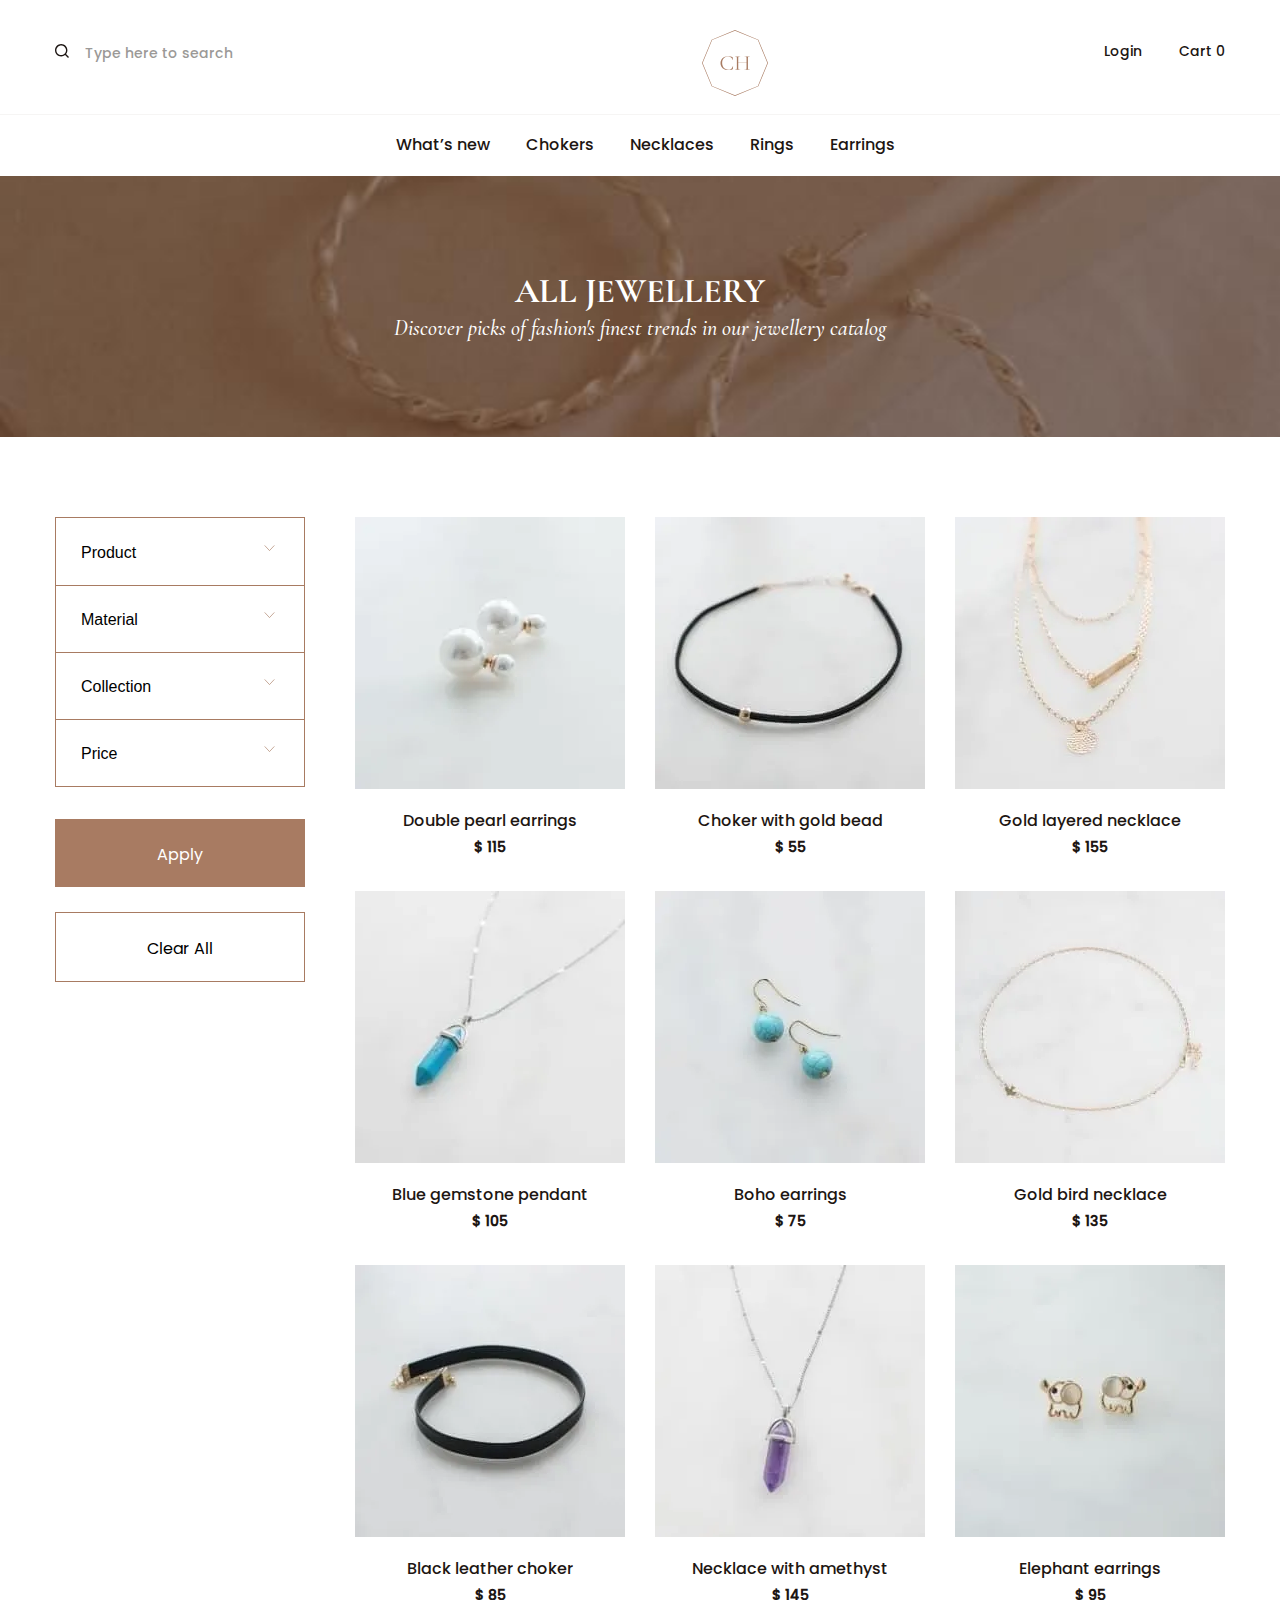
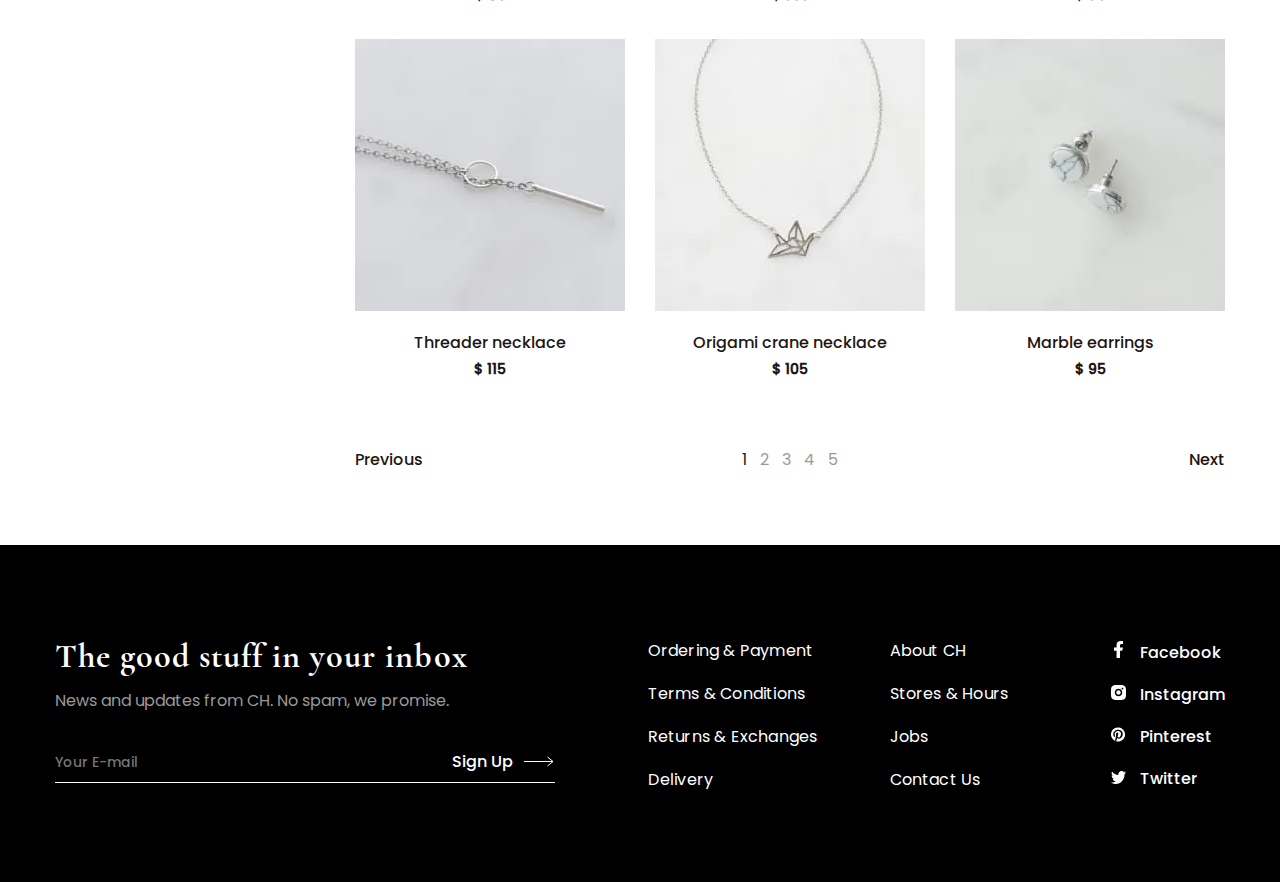
==== commit 1d995197: "first commit" ====
--- a/catalog.html
+++ b/catalog.html
@@ -103,7 +103,7 @@
     </div>
 
     <div class="container catalog">
-      <section class="catalog__filter filter">
+      <section class="catalog__filter filter filter--desk">
         <h2 class="visually-hidden">Filter</h2>
         <button type="button" class="filter__close-button" aria-label="Close filter"></button>
         <form class="filter__form" action="https://echo.htmlacademy.ru/" method="POST">
@@ -381,7 +381,7 @@
         <div class="page-footer__input-wrapper">
           <label class="visually-hidden">Search</label>
           <input type="email" placeholder="Your E-mail">
-          <button type="button">
+          <button type="submit">
             Sign Up
             <svg class="page-footer__icon-arrow" width="30" height="11">
               <use xlink:href="img/sprite.svg#icon-arrow"></use>
@@ -458,7 +458,7 @@
     </div>
   </footer>
 
-  <section class="modal">
+  <section class="modal modal--login">
     <div class="modal__overlay">
       <h2 class="visually-hidden">Login</h2>
       <form class="modal__login login" action="https://echo.htmlacademy.ru/" method="post">
@@ -471,13 +471,112 @@
           <input class="modal__password" type="password" name="password" id="password" placeholder="Password" minlength="8" required="">
           <a class="login__password-recovery" href="#">Forgot your password?</a>
           <button class="login__submit" type="submit">Log In</button>
-          <span>Don’t have an account?</span>
-          <a class="login__signup" href="#">Sign up</a>
+          <div class="login__text-bottom">
+            <span>Don’t have an account?</span>
+            <a class="login__signup" href="#">Sign up</a>
+          </div>
         </div>
       </form>
     </div>
   </section>
 
+  <section class="modal modal--filter">
+    <div class="modal__overlay">
+      <section class="catalog__filter filter filter--modal">
+        <h2 class="visually-hidden">Filter</h2>
+        <button type="button" class="filter__close-button" aria-label="Close filter"></button>
+        <form class="filter__form" action="https://echo.htmlacademy.ru/" method="POST">
+          <div class="filter__fieldset-wrapper">
+            <fieldset class="filter__field">
+              <button class="filter__header" type="button">
+                Product
+                <svg width="15" height="8">
+                  <use xlink:href="img/sprite.svg#icon-toggle"></use>
+                </svg>
+              </button>
+              <label class="filter__item">
+                <input type="checkbox" name="Necklaces">
+                <span>Necklaces</span>
+              </label>
+              <label class="filter__item">
+                <input type="checkbox" name="Chokers">
+                <span>Chokers</span>
+              </label>
+              <label class="filter__item">
+                <input type="checkbox" name="Rings">
+                <span>Rings</span>
+              </label>
+              <label class="filter__item">
+                <input type="checkbox" name="Earrings">
+                <span>Earrings</span>
+              </label>
+            </fieldset>
+            <fieldset class="filter__field">
+              <button class="filter__header" type="button">
+                Material
+                <svg width="15" height="8">
+                  <use xlink:href="img/sprite.svg#icon-toggle"></use>
+                </svg>
+              </button>
+              <label class="filter__item">
+                <input type="checkbox" name="Gold">
+                <span>Gold</span>
+              </label>
+              <label class="filter__item">
+                <input type="checkbox" name="Silver">
+                <span>Silver</span>
+              </label>
+            </fieldset>
+            <fieldset class="filter__field">
+              <button class="filter__header" type="button">
+                Collection
+                <svg width="15" height="8">
+                  <use xlink:href="img/sprite.svg#icon-toggle"></use>
+                </svg>
+              </button>
+              <label class="filter__item">
+                <input type="checkbox" name="Pink Flamingo">
+                <span>Pink Flamingo</span>
+              </label>
+              <label class="filter__item">
+                <input type="checkbox" name="Dreams">
+                <span>Dreams</span>
+              </label>
+            </fieldset>
+            <fieldset class="filter__field filter__field--price">
+              <button class="filter__header" type="button">
+                Price
+                <svg width="15" height="8">
+                  <use xlink:href="img/sprite.svg#icon-toggle"></use>
+                </svg>
+              </button>
+              <div class="filter__range">
+                <div class="filter__controls">
+                  <div class="filter__scale">
+                    <div class="filter__bar"></div>
+                  </div>
+                  <div class="filter__toggle-min"></div>
+                  <div class="filter__toggle-max"></div>
+                </div>
+                <div class="filter__price">
+                  <label class="filter__min-price">$
+                  <input type="number" name="min-price" value="55">
+                  </label>
+                  <label class="filter__max-price">$
+                  <input type="number" name="max-price" value="155">
+                  </label>
+                </div>
+              </div>
+            </fieldset>
+          </div>
+          <button class="filter__apply" type="submit">Apply</button>
+          <button class="filter__reset" type="reset">Clear All</button>
+        </form>
+      </section>
+    </div>
+  </section>
+
+
   <script src="js/vendor.js"></script>
   <script src="js/main.js"></script>
 </body>
--- a/css/style.min.css
+++ b/css/style.min.css
@@ -1,2 +1,2 @@
-@font-face{font-family:'swiper-icons';src:url("data:application/font-woff;charset=utf-8;base64, [base64]//wADZ2x5ZgAAAywAAADMAAAD2MHtryVoZWFkAAABbAAAADAAAAA2E2+eoWhoZWEAAAGcAAAAHwAAACQC9gDzaG10eAAAAigAAAAZAAAArgJkABFsb2NhAAAC0AAAAFoAAABaFQAUGG1heHAAAAG8AAAAHwAAACAAcABAbmFtZQAAA/gAAAE5AAACXvFdBwlwb3N0AAAFNAAAAGIAAACE5s74hXjaY2BkYGAAYpf5Hu/j+W2+MnAzMYDAzaX6QjD6/4//Bxj5GA8AuRwMYGkAPywL13jaY2BkYGA88P8Agx4j+/8fQDYfA1AEBWgDAIB2BOoAeNpjYGRgYNBh4GdgYgABEMnIABJzYNADCQAACWgAsQB42mNgYfzCOIGBlYGB0YcxjYGBwR1Kf2WQZGhhYGBiYGVmgAFGBiQQkOaawtDAoMBQxXjg/wEGPcYDDA4wNUA2CCgwsAAAO4EL6gAAeNpj2M0gyAACqxgGNWBkZ2D4/wMA+xkDdgAAAHjaY2BgYGaAYBkGRgYQiAHyGMF8FgYHIM3DwMHABGQrMOgyWDLEM1T9/w8UBfEMgLzE////P/5//f/V/xv+r4eaAAeMbAxwIUYmIMHEgKYAYjUcsDAwsLKxc3BycfPw8jEQA/[base64]/uznmfPFBNODM2K7MTQ45YEAZqGP81AmGGcF3iPqOop0r1SPTaTbVkfUe4HXj97wYE+yNwWYxwWu4v1ugWHgo3S1XdZEVqWM7ET0cfnLGxWfkgR42o2PvWrDMBSFj/IHLaF0zKjRgdiVMwScNRAoWUoH78Y2icB/yIY09An6AH2Bdu/UB+yxopYshQiEvnvu0dURgDt8QeC8PDw7Fpji3fEA4z/PEJ6YOB5hKh4dj3EvXhxPqH/SKUY3rJ7srZ4FZnh1PMAtPhwP6fl2PMJMPDgeQ4rY8YT6Gzao0eAEA409DuggmTnFnOcSCiEiLMgxCiTI6Cq5DZUd3Qmp10vO0LaLTd2cjN4fOumlc7lUYbSQcZFkutRG7g6JKZKy0RmdLY680CDnEJ+UMkpFFe1RN7nxdVpXrC4aTtnaurOnYercZg2YVmLN/d/gczfEimrE/fs/bOuq29Zmn8tloORaXgZgGa78yO9/cnXm2BpaGvq25Dv9S4E9+5SIc9PqupJKhYFSSl47+Qcr1mYNAAAAeNptw0cKwkAAAMDZJA8Q7OUJvkLsPfZ6zFVERPy8qHh2YER+3i/BP83vIBLLySsoKimrqKqpa2hp6+jq6RsYGhmbmJqZSy0sraxtbO3sHRydnEMU4uR6yx7JJXveP7WrDycAAAAAAAH//wACeNpjYGRgYOABYhkgZgJCZgZNBkYGLQZtIJsFLMYAAAw3ALgAeNolizEKgDAQBCchRbC2sFER0YD6qVQiBCv/H9ezGI6Z5XBAw8CBK/m5iQQVauVbXLnOrMZv2oLdKFa8Pjuru2hJzGabmOSLzNMzvutpB3N42mNgZGBg4GKQYzBhYMxJLMlj4GBgAYow/P/PAJJhLM6sSoWKfWCAAwDAjgbRAAB42mNgYGBkAIIbCZo5IPrmUn0hGA0AO8EFTQAA") format("woff");font-weight:400;font-style:normal}:root{--swiper-theme-color: #007aff}.swiper,.swiper-wrapper{position:relative;z-index:1}.swiper{margin-left:auto;margin-right:auto;overflow:hidden;list-style:none;padding:0}.swiper-vertical>.swiper-wrapper{-webkit-box-orient:vertical;-webkit-box-direction:normal;-ms-flex-direction:column;flex-direction:column}.swiper-wrapper{width:100%;height:100%;display:-webkit-box;display:-ms-flexbox;display:flex;-webkit-transition-property:-webkit-transform;transition-property:transform;transition-property:transform,-webkit-transform;-webkit-box-sizing:content-box;box-sizing:content-box}.swiper-android .swiper-slide,.swiper-wrapper{-webkit-transform:translate3d(0,0,0);transform:translate3d(0,0,0)}.swiper-pointer-events{-ms-touch-action:pan-y;touch-action:pan-y}.swiper-pointer-events.swiper-vertical{-ms-touch-action:pan-x;touch-action:pan-x}.swiper-slide{-ms-flex-negative:0;flex-shrink:0;width:100%;height:100%;position:relative;-webkit-transition-property:-webkit-transform;transition-property:transform;transition-property:transform,-webkit-transform}.swiper-slide-invisible-blank{visibility:hidden}.swiper-autoheight,.swiper-autoheight .swiper-slide{height:auto}.swiper-autoheight .swiper-wrapper{-webkit-box-align:start;-ms-flex-align:start;align-items:flex-start;-webkit-transition-property:height,-webkit-transform;transition-property:transform,height;transition-property:transform,height,-webkit-transform}.swiper-3d,.swiper-3d.swiper-css-mode .swiper-wrapper{-webkit-perspective:1200px;perspective:1200px}.swiper-3d .swiper-cube-shadow,.swiper-3d .swiper-slide,.swiper-3d .swiper-slide-shadow,.swiper-3d .swiper-slide-shadow-bottom,.swiper-3d .swiper-slide-shadow-left,.swiper-3d .swiper-slide-shadow-right,.swiper-3d .swiper-slide-shadow-top,.swiper-3d .swiper-wrapper{-webkit-transform-style:preserve-3d;transform-style:preserve-3d}.swiper-3d .swiper-slide-shadow,.swiper-3d .swiper-slide-shadow-bottom,.swiper-3d .swiper-slide-shadow-left,.swiper-3d .swiper-slide-shadow-right,.swiper-3d .swiper-slide-shadow-top{position:absolute;left:0;top:0;width:100%;height:100%;pointer-events:none;z-index:10}.swiper-3d .swiper-slide-shadow{background:rgba(0,0,0,.15)}.swiper-3d .swiper-slide-shadow-left{background-image:-webkit-gradient(linear,right top,left top,from(rgba(0,0,0,.5)),to(transparent));background-image:linear-gradient(to left,rgba(0,0,0,.5),transparent)}.swiper-3d .swiper-slide-shadow-right{background-image:-webkit-gradient(linear,left top,right top,from(rgba(0,0,0,.5)),to(transparent));background-image:linear-gradient(to right,rgba(0,0,0,.5),transparent)}.swiper-3d .swiper-slide-shadow-top{background-image:-webkit-gradient(linear,left bottom,left top,from(rgba(0,0,0,.5)),to(transparent));background-image:linear-gradient(to top,rgba(0,0,0,.5),transparent)}.swiper-3d .swiper-slide-shadow-bottom{background-image:-webkit-gradient(linear,left top,left bottom,from(rgba(0,0,0,.5)),to(transparent));background-image:linear-gradient(to bottom,rgba(0,0,0,.5),transparent)}.swiper-css-mode>.swiper-wrapper{overflow:auto;scrollbar-width:none;-ms-overflow-style:none}.swiper-css-mode>.swiper-wrapper::-webkit-scrollbar{display:none}.swiper-css-mode>.swiper-wrapper>.swiper-slide{scroll-snap-align:start start}.swiper-horizontal.swiper-css-mode>.swiper-wrapper{-ms-scroll-snap-type:x mandatory;scroll-snap-type:x mandatory}.swiper-vertical.swiper-css-mode>.swiper-wrapper{-ms-scroll-snap-type:y mandatory;scroll-snap-type:y mandatory}.swiper-centered>.swiper-wrapper::before{content:'';-ms-flex-negative:0;flex-shrink:0;-webkit-box-ordinal-group:10000;-ms-flex-order:9999;order:9999}.swiper-centered.swiper-horizontal>.swiper-wrapper>.swiper-slide:first-child{-webkit-margin-start:var(--swiper-centered-offset-before);margin-inline-start:var(--swiper-centered-offset-before)}.swiper-centered.swiper-horizontal>.swiper-wrapper::before{height:100%;width:var(--swiper-centered-offset-after)}.swiper-centered.swiper-vertical>.swiper-wrapper>.swiper-slide:first-child{-webkit-margin-before:var(--swiper-centered-offset-before);margin-block-start:var(--swiper-centered-offset-before)}.swiper-centered.swiper-vertical>.swiper-wrapper::before{width:100%;height:var(--swiper-centered-offset-after)}.swiper-centered>.swiper-wrapper>.swiper-slide{scroll-snap-align:center center}.swiper-pagination{position:absolute;text-align:center;-webkit-transition:300ms opacity;transition:300ms opacity;-webkit-transform:translate3d(0,0,0);transform:translate3d(0,0,0);z-index:10}.swiper-pagination.swiper-pagination-hidden{opacity:0}.swiper-horizontal>.swiper-pagination-bullets,.swiper-pagination-bullets.swiper-pagination-horizontal,.swiper-pagination-custom,.swiper-pagination-fraction{bottom:10px;left:0;width:100%}.swiper-pagination-bullets-dynamic{overflow:hidden;font-size:0}.swiper-pagination-bullets-dynamic .swiper-pagination-bullet{-webkit-transform:scale(.33);transform:scale(.33);position:relative}.swiper-pagination-bullets-dynamic .swiper-pagination-bullet-active,.swiper-pagination-bullets-dynamic .swiper-pagination-bullet-active-main{-webkit-transform:scale(1);transform:scale(1)}.swiper-pagination-bullets-dynamic .swiper-pagination-bullet-active-prev{-webkit-transform:scale(.66);transform:scale(.66)}.swiper-pagination-bullets-dynamic .swiper-pagination-bullet-active-prev-prev{-webkit-transform:scale(.33);transform:scale(.33)}.swiper-pagination-bullets-dynamic .swiper-pagination-bullet-active-next{-webkit-transform:scale(.66);transform:scale(.66)}.swiper-pagination-bullets-dynamic .swiper-pagination-bullet-active-next-next{-webkit-transform:scale(.33);transform:scale(.33)}.swiper-pagination-bullet{width:var(--swiper-pagination-bullet-width, var(--swiper-pagination-bullet-size, 8px));height:var(--swiper-pagination-bullet-height, var(--swiper-pagination-bullet-size, 8px));display:inline-block;border-radius:50%;background:var(--swiper-pagination-bullet-inactive-color, #000);opacity:var(--swiper-pagination-bullet-inactive-opacity, 0.2)}button.swiper-pagination-bullet{border:0;margin:0;padding:0;-webkit-box-shadow:none;box-shadow:none;-webkit-appearance:none;-moz-appearance:none;appearance:none}.swiper-pagination-clickable .swiper-pagination-bullet{cursor:pointer}.swiper-pagination-bullet:only-child{display:none!important}.swiper-pagination-bullet-active{opacity:var(--swiper-pagination-bullet-opacity, 1);background:var(--swiper-pagination-color, var(--swiper-theme-color))}.swiper-pagination-vertical.swiper-pagination-bullets,.swiper-vertical>.swiper-pagination-bullets{right:10px;top:50%;-webkit-transform:translate3d(0,-50%,0);transform:translate3d(0,-50%,0)}.swiper-pagination-vertical.swiper-pagination-bullets .swiper-pagination-bullet,.swiper-vertical>.swiper-pagination-bullets .swiper-pagination-bullet{margin:var(--swiper-pagination-bullet-vertical-gap, 6px) 0;display:block}.swiper-pagination-vertical.swiper-pagination-bullets.swiper-pagination-bullets-dynamic,.swiper-vertical>.swiper-pagination-bullets.swiper-pagination-bullets-dynamic{top:50%;-webkit-transform:translateY(-50%);transform:translateY(-50%);width:8px}.swiper-pagination-vertical.swiper-pagination-bullets.swiper-pagination-bullets-dynamic .swiper-pagination-bullet,.swiper-vertical>.swiper-pagination-bullets.swiper-pagination-bullets-dynamic .swiper-pagination-bullet{display:inline-block;-webkit-transition:200ms top,200ms -webkit-transform;transition:200ms transform,200ms top;transition:200ms transform,200ms top,200ms -webkit-transform}.swiper-horizontal>.swiper-pagination-bullets .swiper-pagination-bullet,.swiper-pagination-horizontal.swiper-pagination-bullets .swiper-pagination-bullet{margin:0 var(--swiper-pagination-bullet-horizontal-gap, 4px)}.swiper-horizontal>.swiper-pagination-bullets.swiper-pagination-bullets-dynamic,.swiper-pagination-horizontal.swiper-pagination-bullets.swiper-pagination-bullets-dynamic{left:50%;-webkit-transform:translateX(-50%);transform:translateX(-50%);white-space:nowrap}.swiper-horizontal>.swiper-pagination-bullets.swiper-pagination-bullets-dynamic .swiper-pagination-bullet,.swiper-pagination-horizontal.swiper-pagination-bullets.swiper-pagination-bullets-dynamic .swiper-pagination-bullet{-webkit-transition:200ms left,200ms -webkit-transform;transition:200ms transform,200ms left;transition:200ms transform,200ms left,200ms -webkit-transform}.swiper-horizontal.swiper-rtl>.swiper-pagination-bullets-dynamic .swiper-pagination-bullet{-webkit-transition:200ms right,200ms -webkit-transform;transition:200ms transform,200ms right;transition:200ms transform,200ms right,200ms -webkit-transform}.swiper-pagination-progressbar{background:rgba(0,0,0,.25);position:absolute}.swiper-pagination-progressbar .swiper-pagination-progressbar-fill{background:var(--swiper-pagination-color, var(--swiper-theme-color));position:absolute;left:0;top:0;width:100%;height:100%;-webkit-transform:scale(0);transform:scale(0);-webkit-transform-origin:left top;transform-origin:left top}.swiper-rtl .swiper-pagination-progressbar .swiper-pagination-progressbar-fill{-webkit-transform-origin:right top;transform-origin:right top}.swiper-horizontal>.swiper-pagination-progressbar,.swiper-pagination-progressbar.swiper-pagination-horizontal,.swiper-pagination-progressbar.swiper-pagination-vertical.swiper-pagination-progressbar-opposite,.swiper-vertical>.swiper-pagination-progressbar.swiper-pagination-progressbar-opposite{width:100%;height:4px;left:0;top:0}.swiper-horizontal>.swiper-pagination-progressbar.swiper-pagination-progressbar-opposite,.swiper-pagination-progressbar.swiper-pagination-horizontal.swiper-pagination-progressbar-opposite,.swiper-pagination-progressbar.swiper-pagination-vertical,.swiper-vertical>.swiper-pagination-progressbar{width:4px;height:100%;left:0;top:0}.swiper-pagination-lock{display:none}@font-face{font-family:"Poppins";font-style:normal;font-weight:400;font-display:swap;src:url(../fonts/poppins-400.woff2) format("woff2"),url(../fonts/poppins-400.woff) format("woff")}@font-face{font-family:"Poppins";font-style:normal;font-weight:500;font-display:swap;src:url(../fonts/poppins-500.woff2) format("woff2"),url(../fonts/poppins-500.woff) format("woff")}@font-face{font-family:"Cormorant Garamond";font-style:italic;font-weight:700;font-display:swap;src:url(../fonts/cormorant-garamond-700-italic.woff2) format("woff2"),url(../fonts/cormorant-garamond-700-italic.woff) format("woff")}@font-face{font-family:"Cormorant Garamond";font-style:italic;font-weight:500;font-display:swap;src:url(../fonts/cormorant-garamond-500-italic.woff2) format("woff2"),url(../fonts/cormorant-garamond-500-italic.woff) format("woff")}@font-face{font-family:"Cormorant Garamond";font-style:italic;font-weight:400;font-display:swap;src:url(../fonts/cormorant-garamond-400-italic.woff2) format("woff2"),url(../fonts/cormorant-garamond-400-italic.woff) format("woff")}@font-face{font-family:"Cormorant Garamond";font-style:normal;font-weight:700;font-display:swap;src:url(../fonts/cormorant-garamond-700.woff2) format("woff2"),url(../fonts/cormorant-garamond-700.woff) format("woff")}@font-face{font-family:"Cormorant Garamond";font-style:normal;font-weight:600;font-display:swap;src:url(../fonts/cormorant-garamond-600.woff2) format("woff2"),url(../fonts/cormorant-garamond-600.woff) format("woff")}html{-webkit-box-sizing:border-box;box-sizing:border-box}*,::after,::before{-webkit-box-sizing:inherit;box-sizing:inherit}body{margin:0;font-family:"Poppins","Arial",sans-serif;color:#1d1613;display:-webkit-box;display:-ms-flexbox;display:flex;-webkit-box-orient:vertical;-webkit-box-direction:normal;-ms-flex-direction:column;flex-direction:column;min-height:100vh}a{text-decoration:none}img{max-width:100%}@media (max-width:1023px){.lock-menu{width:100%;height:100%;background-color:rgba(0,0,0,.5);overflow:hidden;z-index:1000}}.lock{width:100%;height:100%;background-color:rgba(0,0,0,.5);overflow:hidden;z-index:1000}.visually-hidden{position:absolute;clip:rect(1px,1px,1px,1px);padding:0;border:0;height:1px;width:1px;overflow:hidden}.container{max-width:1170px;margin:auto}@media (max-width:1170px){.container{max-width:none;padding-left:10px;padding-right:10px}}@media (max-width:1023px){.container{padding-left:22px;padding-right:22px}}@media (max-width:767px){.container{padding-left:10px;padding-right:10px}}.page-header{min-height:92px}.page-header__top{padding-top:30px;padding-bottom:11px;border-bottom:1px solid #f6f5f4;background-color:#fff}@media (max-width:1023px){.page-header__top{padding-bottom:23px;border-bottom:none}}@media (max-width:767px){.page-header__top{padding-top:20px;padding-bottom:13px}}.page-header__wrapper{display:-webkit-box;display:-ms-flexbox;display:flex;-webkit-box-pack:justify;-ms-flex-pack:justify;justify-content:space-between;-webkit-box-align:start;-ms-flex-align:start;align-items:flex-start}@media (max-width:1023px){.page-header--no-js,.page-header--no-js .page-header__top,.page-header--open .page-header__top{background-color:#a87b62}}.page-header--no-js svg:focus,.page-header--no-js svg:hover,.page-header--open svg:focus,.page-header--open svg:hover{color:#9b9997}@media (max-width:1023px){.page-header--no-js svg,.page-header--open svg{color:#fff}.page-header--open{position:absolute;top:0;left:0;max-width:none;width:100vw;height:100vh;padding-left:0;padding-right:0;z-index:1000;overflow-x:scroll;background-color:#a87b62}}.page-header__toggle{display:none}@media (max-width:1023px){.page-header__toggle{display:block;border:0;background-color:transparent;cursor:pointer;padding:0;margin-left:25px;margin-top:25px}}@media (max-width:767px){.page-header__toggle{margin-left:4px;margin-top:17px}}.page-header__search{margin-top:10px}@media (max-width:1023px){.page-header__search--desktop{display:none}}.page-header__search--mobile{display:none}@media (max-width:1023px){.page-header__search--mobile{display:block;position:relative;margin-top:11px;margin-bottom:37px;padding-right:22px;padding-left:19px}}.page-header__search--mobile input{width:100%;padding:10px 45px;background-color:rgba(255,255,255,.15);border-radius:21px}.page-header__search--mobile svg{position:absolute;top:12px;left:34px;color:#fff}.page-header__search input{border:0;font-family:"Poppins","Arial",sans-serif;font-size:14px;line-height:21px;font-weight:500}.page-header__search input::-webkit-input-placeholder{font-family:"Poppins","Arial",sans-serif;font-size:14px;line-height:21px;font-weight:500;color:#9b9997}.page-header__search input::-moz-placeholder{font-family:"Poppins","Arial",sans-serif;font-size:14px;line-height:21px;font-weight:500;color:#9b9997}.page-header__search input:-ms-input-placeholder,.page-header__search input::-ms-input-placeholder{font-family:"Poppins","Arial",sans-serif;font-size:14px;line-height:21px;font-weight:500;color:#9b9997}.page-header__search input::placeholder{font-family:"Poppins","Arial",sans-serif;font-size:14px;line-height:21px;font-weight:500;color:#9b9997}.page-header__search svg{margin-right:10px}.page-header__user-list{list-style:none;padding:0;display:-webkit-box;display:-ms-flexbox;display:flex;-ms-flex-wrap:wrap;flex-wrap:wrap;margin:11px 0 0;max-width:120px}@media (max-width:767px){.page-header__user-list{margin-top:3px;max-width:none}}.page-header__logo-wrapper{display:-webkit-box;display:-ms-flexbox;display:flex;-webkit-box-pack:center;-ms-flex-pack:center;justify-content:center;padding-top:20px}.page-header__logo-wrapper .page-header__logo{margin-left:0}.page-header__logo{margin-left:-90px;color:#a87b62}@media (max-width:1023px){.page-header__logo{margin-left:-7px}}@media (max-width:767px){.page-header__logo{margin-left:-6px}.page-header__logo svg{width:52px;height:52px}}.page-header__main-nav{padding-bottom:19px}@media (max-width:1023px){.page-header--close .page-header__main-nav{display:none}}.page-footer{background-color:#000;-webkit-box-flex:0;-ms-flex:0 0 auto;flex:0 0 auto;height:100%;width:100%}.page-footer__wrapper{display:-webkit-box;display:-ms-flexbox;display:flex;-webkit-box-pack:justify;-ms-flex-pack:justify;justify-content:space-between;-ms-flex-wrap:wrap;flex-wrap:wrap;padding-top:80px;padding-bottom:91px}@media (max-width:1023px){.page-footer__wrapper{padding-top:40px;padding-left:45px;padding-bottom:52px;-webkit-box-pack:start;-ms-flex-pack:start;justify-content:start}}@media (max-width:767px){.page-footer__wrapper{padding-left:12px;padding-bottom:36px;-webkit-box-orient:vertical;-webkit-box-direction:normal;-ms-flex-direction:column;flex-direction:column}}.page-footer__signup{color:#fff;display:-webkit-box;display:-ms-flexbox;display:flex;-webkit-box-orient:vertical;-webkit-box-direction:normal;-ms-flex-direction:column;flex-direction:column}@media (max-width:1023px){.page-footer__signup{width:100%;margin-bottom:30px}}@media (max-width:767px){.page-footer__signup{margin-bottom:44px}}.page-footer__signup h3{font-family:"Cormorant Garamond","Arial",sans-serif;font-size:34px;font-weight:700;line-height:44px;margin:10px 0 0;letter-spacing:.03em}@media (max-width:767px){.page-footer__signup h3{margin-bottom:13px}}.page-footer__signup span{font-size:16px;line-height:44px;color:#9b9997}@media (max-width:767px){.page-footer__signup span{line-height:22px;margin-bottom:11px}}.page-footer__input-wrapper input{width:385px;padding:9px 0;border:0;font-family:"Poppins","Arial",sans-serif;border-bottom:1px solid #fff;font-size:14px;background-color:transparent;color:#fff;margin-top:20px}@media (max-width:1023px){.page-footer__input-wrapper input{width:63.5%}}@media (max-width:767px){.page-footer__input-wrapper input{width:59%}}.page-footer__input-wrapper input::-webkit-input-placeholder{font-weight:500;font-size:14px;line-height:21px}.page-footer__input-wrapper input::-moz-placeholder{font-weight:500;font-size:14px;line-height:21px}.page-footer__input-wrapper input:-ms-input-placeholder,.page-footer__input-wrapper input::-ms-input-placeholder{font-weight:500;font-size:14px;line-height:21px}.page-footer__input-wrapper input::placeholder{font-weight:500;font-size:14px;line-height:21px}.page-footer__input-wrapper button{font-family:"Poppins","Arial",sans-serif;width:115px;margin-left:-4px;padding:12px 0 10px 12px;text-align:left;font-size:16px;line-height:21px;background-color:transparent;border:0;color:#fff;font-weight:500;border-bottom:1px solid #fff}.page-footer__input-wrapper button:focus,.page-footer__input-wrapper button:hover,.page-footer__nav a:focus,.page-footer__nav a:hover{color:#a87b62}.page-footer__input-wrapper button:active,.page-footer__nav a:active{opacity:.7}.page-footer__icon-arrow{-webkit-transform:rotate(180deg);transform:rotate(180deg);margin-left:7px}.page-footer__nav{display:-webkit-box;display:-ms-flexbox;display:flex}@media (max-width:1023px){.page-footer__nav{margin-right:12%}}@media (max-width:767px){.page-footer__nav{-webkit-box-orient:vertical;-webkit-box-direction:normal;-ms-flex-direction:column;flex-direction:column}}.page-footer__nav ul{list-style:none;padding:0;font-size:16px;line-height:21px;margin:15px 0 0 -10px;letter-spacing:.2px}@media (max-width:1023px){.page-footer__nav ul{padding-left:11px}}@media (max-width:767px){.page-footer__nav ul{padding-left:0;margin:0}}.page-footer__nav li:not(:last-of-type){margin-bottom:22px}.page-footer__nav a{color:#fff}@media (max-width:767px){.page-footer__nav .page-footer__list--first{margin-bottom:40px}}.page-footer__nav .page-footer__list--second{margin-left:72px}@media (max-width:767px){.page-footer__nav .page-footer__list--second{margin:0}}.page-footer__social-list{list-style:none;padding:0;margin:15px 0 0;height:auto}@media (max-width:767px){.page-footer__social-list{display:-webkit-box;display:-ms-flexbox;display:flex;-ms-flex-wrap:wrap;flex-wrap:wrap;margin-top:42px}.page-footer__social-list span{display:none}}.page-footer__social-list li:not(:last-of-type){margin-bottom:17px}@media (max-width:767px){.page-footer__social-list li:not(:last-of-type){margin-right:18px}}.page-footer__social-list svg{margin-right:10px}@media (max-width:767px){.page-footer__social-list svg{width:20px;height:21px}}.page-footer__social-list a{font-weight:500;font-size:16px;line-height:21px;color:#fff}.page-footer__social-list a:focus,.page-footer__social-list a:hover{color:#a87b62}.page-footer__social-list a:active{opacity:.7}.page-main{-webkit-box-flex:1;-ms-flex:1 0 auto;flex:1 0 auto;width:100%;height:100%;overflow:hidden}.user-list{font-weight:500;font-size:14px;line-height:21px}.user-list__item:not(:last-of-type){margin-right:37px}.main-nav__list a,.user-list__item a{color:#1d1613}.user-list__item a:hover{color:#a87b62}.user-list__item a:active{opacity:.7}.user-list__item--cart svg{display:none}@media (max-width:1023px){.user-list__item--cart svg{display:block;fill:none;margin-top:14px;margin-right:22px}}@media (max-width:767px){.user-list__item--cart svg{margin-right:4px}}@media (max-width:1023px){.user-list__item--cart span,.user-list__item--login{display:none}}.main-nav{color:#1d1613;font-weight:500;font-size:16px;line-height:24px}.main-nav__list{list-style:none;display:-webkit-box;display:-ms-flexbox;display:flex;-webkit-box-pack:center;-ms-flex-pack:center;justify-content:center;-ms-flex-wrap:wrap;flex-wrap:wrap;padding:18px 0 0;margin:0 0 0 11px}@media (max-width:1023px){.main-nav__list{-webkit-box-orient:vertical;-webkit-box-direction:normal;-ms-flex-direction:column;flex-direction:column;font-weight:500;font-size:24px;line-height:36px;padding-top:8px;margin-left:23px;margin-top:32px;gap:21px}}.main-nav__list a:focus,.main-nav__list a:hover{color:#a87b62}.main-nav__list a:active{opacity:.7}@media (max-width:1023px){.main-nav__list a{color:#fff}.main-nav__list a:focus,.main-nav__list a:hover{color:#9b9997}}.main-nav__list--bottom-list{display:none}@media (max-width:1023px){.main-nav__list--bottom-list{display:-webkit-box;display:-ms-flexbox;display:flex;font-weight:500;font-size:18px;line-height:23px;margin-bottom:44px}}.main-nav__login,.slider-catalog__button::after{display:none}@media (max-width:1023px){.main-nav__login{display:block;font-weight:500;font-size:18px;line-height:23px;margin-left:23px;color:#fff}}.main-nav__item:not(:last-of-type){margin-right:36px}.promo{display:-webkit-box;display:-ms-flexbox;display:flex;-webkit-box-pack:center;-ms-flex-pack:center;justify-content:center;-webkit-box-align:center;-ms-flex-align:center;align-items:center;background:url(../img/promo-bg-desktop.jpg);background-size:cover;background-color:#a87b62;background-repeat:no-repeat;min-height:463px}@media (-webkit-min-device-pixel-ratio:2),(min-resolution:2dppx){.promo{background-image:url(../img/promo-bg-desktop@2x.jpg);background-size:cover;background-color:#a87b62;background-repeat:no-repeat}}@media (max-width:1023px){.promo{background-image:url(../img/promo-bg-tablet.jpg)}}@media (max-width:1023px) and (-webkit-min-device-pixel-ratio:2),(max-width:1023px) and (min-resolution:2dppx){.promo{background-image:url(../img/promo-bg-tablet@2x.jpg)}}@media (max-width:767px){.promo{background-image:url(../img/promo-bg-mobile.jpg)}}@media (max-width:767px) and (-webkit-min-device-pixel-ratio:2),(max-width:767px) and (min-resolution:2dppx){.promo{background-image:url(../img/promo-bg-mobile@2x.jpg)}}.promo--catalog{background:url(../img/promo-bg-desktop-catalog.jpg);background-size:cover;background-color:#a87b62;background-repeat:no-repeat;min-height:261px}@media (-webkit-min-device-pixel-ratio:2),(min-resolution:2dppx){.promo--catalog{background-image:url(../img/promo-bg-desktop-catalog@2x.jpg);background-size:cover;background-color:#a87b62;background-repeat:no-repeat}}@media (max-width:1023px){.promo--catalog{background-image:url(../img/promo-bg-tablet-catalog.jpg)}}@media (max-width:1023px) and (-webkit-min-device-pixel-ratio:2),(max-width:1023px) and (min-resolution:2dppx){.promo--catalog{background-image:url(../img/promo-bg-tablet-catalog@2x.jpg)}}@media (max-width:767px){.promo--catalog{background-image:url(../img/promo-bg-mobile-catalog.jpg);padding:0 30px}}@media (max-width:767px) and (-webkit-min-device-pixel-ratio:2),(max-width:767px) and (min-resolution:2dppx){.promo--catalog{background-image:url(../img/promo-bg-mobile-catalog@2x.jpg)}}.promo p{text-align:center;font-family:"Cormorant Garamond","Arial",sans-serif;color:#fff;font-weight:700;font-size:45px;line-height:49px;letter-spacing:.03em}@media (max-width:1023px){.promo p{margin-top:50px;margin-right:18px}}@media (max-width:767px){.promo p{margin:4px 0 0;font-size:38px}}.promo--catalog p,.slider-catalog h2{font-size:34px;line-height:44px;letter-spacing:normal}@media (max-width:1023px){.promo--catalog p{margin-top:31px;margin-right:1px}}@media (max-width:767px){.promo--catalog p{margin-top:-2px}}.promo span{display:block;font-style:italic;font-size:38px;line-height:49px;font-weight:400;letter-spacing:0}@media (max-width:767px){.promo span{margin-top:-8px;font-size:34px;line-height:44px}}.promo--catalog span{font-weight:500;font-size:22px;line-height:130%}@media (max-width:767px){.promo--catalog span{margin-top:1px}}.slider-catalog{text-align:center;padding-top:93px;padding-bottom:76px}@media (max-width:1023px){.slider-catalog{padding-top:41px;padding-bottom:24px}}@media (max-width:767px){.slider-catalog{padding-top:31px;padding-bottom:14px}}.slider-catalog h2{font-family:"Cormorant Garamond","Arial",sans-serif;font-weight:700;text-align:center;letter-spacing:.03em;margin-bottom:20px}.slider-catalog__link{color:#1d1613;border-bottom:1px solid #a87b62}.slider-catalog__link:focus,.slider-catalog__link:hover{color:#a87b62}@media (max-width:1023px){.slider-catalog__link{margin-bottom:18px}}.slider-catalog__button svg,.slider-catalog__link:hover{color:#a87b62}.slider-catalog__link:active{opacity:.7}.slider-catalog__list{list-style:none;padding:0;display:-webkit-box;display:-ms-flexbox;display:flex;-webkit-box-pack:justify;-ms-flex-pack:justify;justify-content:space-between;margin:0 0 81px}@media (max-width:1023px){.slider-catalog__list{-webkit-box-pack:start;-ms-flex-pack:start;justify-content:flex-start;margin-bottom:73px;padding-left:11px}}@media (max-width:767px){.slider-catalog__list{padding:2px;margin-bottom:60px}}.slider-catalog__list a{display:block;width:100%;height:100%;color:#1d1613}.slider-catalog__list a:focus,.slider-catalog__list a:hover{opacity:.7}.slider-catalog__list span{font-weight:700;font-size:14px;line-height:18px}.slider-catalog img{max-width:270px;max-height:284px;margin-bottom:10px}@media (max-width:1365px){.slider-catalog img{width:90%;height:90%}}@media (max-width:1023px){.slider-catalog img{max-width:100%;max-height:100%;width:324px;height:340px}}@media (max-width:767px){.slider-catalog img{width:98.5%;height:auto;margin-bottom:3px}}.slider-catalog h3{font-style:normal;font-weight:500;font-size:16px;line-height:21px;margin-bottom:2px;margin-top:4px}.slider-catalog__pagination{text-align:center}.slider-catalog__pagination span{margin-right:15px;background:0 0}@media (max-width:1023px){.slider-catalog__pagination span{margin-right:29px}}@media (max-width:767px){.slider-catalog__pagination span{margin-right:5px;margin-left:5px}}.goods__pagination li:last-child,.slider-catalog span:last-child,.slider-catalog__pagination span:last-child{margin-right:0}.slider-catalog__slider{position:relative;margin-top:59px}@media (max-width:1023px){.slider-catalog__slider{margin-top:51px;margin-right:23px;margin-left:5px}}@media (max-width:767px){.slider-catalog__slider{margin:41px 6px 0 0}}.slider-catalog__button{position:absolute;top:-105px;width:30px;height:11px;padding:0;border:0;background-color:transparent;cursor:pointer}.slider-catalog__button:hover svg{color:rgba(168,123,98,.7)}.slider-catalog__button:active svg{color:rgba(168,123,98,.8)}@media (max-width:1023px){.slider-catalog__button{top:-95px}}@media (max-width:767px){.slider-catalog__button{display:none}}.slider-catalog__button--next{right:0;-webkit-transform:rotate(180deg);transform:rotate(180deg)}@media (max-width:1023px){.slider-catalog__button--next{right:22px}}.slider-catalog__button--prev{left:0}@media (max-width:1023px){.slider-catalog__button--prev{left:22px}}.slider-catalog__swiper-inner{position:relative}@media (max-width:1023px){.slider-catalog__button svg{width:36px;height:15px}}.slider-catalog span{margin-right:15px}.blog{padding-bottom:91px}@media (max-width:1023px){.blog{padding-bottom:41px}}@media (max-width:767px){.blog{padding-bottom:33px}}.blog h2,.blog__wrapper{text-align:center}.blog h2{font-family:"Cormorant Garamond","Arial",sans-serif;font-weight:700;font-size:34px;line-height:44px;letter-spacing:.03em;margin-bottom:17px}.blog__link{margin-bottom:65px;font-weight:500;font-size:16px;line-height:21px;border-bottom:1px #a87b62 solid;padding-bottom:3px;color:#1d1613}.blog__link:focus,.blog__link:hover,.blog__text a:focus,.blog__text a:hover{color:#a87b62}@media (max-width:1023px){.blog__link{margin-bottom:63px}}@media (max-width:767px){.blog__link{margin-bottom:55px}}.blog__link:hover{color:#a87b62}.blog__link:active,.blog__text a:active{opacity:.7}.blog__list{list-style:none;padding:0;display:grid;gap:29px;grid-template-columns:1fr 1fr;grid-template-rows:-webkit-min-content -webkit-min-content;grid-template-rows:min-content min-content;margin:63px 0 0}@media (max-width:1023px){.blog__list{display:-webkit-box;display:-ms-flexbox;display:flex;-webkit-box-orient:vertical;-webkit-box-direction:normal;-ms-flex-direction:column;flex-direction:column;-webkit-box-align:center;-ms-flex-align:center;align-items:center;gap:50px}}@media (max-width:767px){.blog__list{margin-top:54px;gap:40px}}.blog__item{display:-webkit-box;display:-ms-flexbox;display:flex}@media (max-width:767px){.blog__item{-webkit-box-orient:vertical;-webkit-box-direction:normal;-ms-flex-direction:column;flex-direction:column;-webkit-box-align:center;-ms-flex-align:center;align-items:center}}.blog__item picture{max-height:300px}.blog__item--third picture{max-height:630px}@media (max-width:1170px){.blog__item--third picture{max-height:300px}}.blog__img{width:285px;-o-object-fit:cover;object-fit:cover}@media (max-width:1023px){.blog__img{width:339px;height:100%}}@media (max-width:767px){.blog__img{display:block;min-width:290px;width:auto;height:256px}}.blog__item--second .blog__text{-webkit-box-ordinal-group:0;-ms-flex-order:-1;order:-1}@media (max-width:767px){.blog__item--second .blog__text{-webkit-box-ordinal-group:1;-ms-flex-order:0;order:0}}.blog__item--third .blog__img{width:50vw}@media (max-width:1023px){.blog__item--third .blog__img{width:339px;height:300px}}@media (max-width:767px){.blog__item--third .blog__img{min-width:290px;width:auto;height:256px}}.blog__text{width:285px;min-height:300px;padding:68px 57px 36px 56px;background-color:#f0eae4;text-align:center}@media (max-width:1023px){.blog__text{width:339px;padding:67px 88px 71px}}@media (max-width:767px){.blog__text{width:290px;min-height:256px;margin-top:-2px;padding:45px 64px 54px 63px}}.blog__text span{display:block;margin-bottom:13px;font-weight:500;font-size:14px;line-height:18px;color:#9b9997}@media (max-width:1023px){.blog__text span{margin-bottom:15px}}@media (max-width:767px){.blog__text span{margin-bottom:12px}}.blog__text h3,.faq h2{font-family:"Cormorant Garamond","Arial",sans-serif}.blog__text h3{margin-bottom:36px;margin-top:10px;font-weight:600;font-size:26px;line-height:34px}.blog__text a{font-weight:500;font-size:16px;line-height:21px;color:#1d1613;border-bottom:1px #a87b62 solid}@media (max-width:767px){.blog__text a{padding-bottom:5px}}.blog__item--third{position:relative;grid-row:1/3;grid-column:2/3}.blog__item--third .blog__text{position:absolute;bottom:0;right:0;padding-top:67px;padding-left:58px}@media (max-width:1023px){.blog__item--third .blog__text{position:static;padding:84px 88px 74px}}@media (max-width:767px){.blog__item--third .blog__text{position:static;min-width:290px;padding:64px 64px 54px 63px}}.faq{padding:0 198px 73px}@media (max-width:1023px){.faq{padding:0 0 41px}}@media (max-width:767px){.faq{padding-bottom:27px}}.faq h2{font-weight:700;font-size:34px;line-height:44px;text-align:center;letter-spacing:.03em}.faq__list{list-style:none;margin:48px 0 0;padding:0}@media (max-width:1023px){.faq__list{padding-right:23px;padding-left:23px}}@media (max-width:767px){.faq__list{margin-top:28px;padding-right:5px;padding-left:5px}}.faq__item.opened .faq__icon--closed,.faq__list--nojs .faq__button{display:none}.faq__item{position:relative;padding:25px 70px 25px 45px;border:1px solid #a87b62;margin-top:-1px}.faq__item:first-child{margin-top:0}.faq__item:active,.faq__item:focus,.faq__item:hover{border:1px solid #000}@media (max-width:1023px){.faq__item{padding:25px 65px 27px 49px}}@media (max-width:767px){.faq__item{padding:0 38px 5px 24px;font-size:14px;line-height:20px}}.faq h3{margin-bottom:8px;font-weight:500;font-size:18px;line-height:23px}@media (max-width:1023px){.faq h3{margin-bottom:27px}}@media (max-width:767px){.faq h3{margin-bottom:14px;margin-right:17px;font-weight:500;font-size:16px;line-height:22px}}.faq p{max-width:527px;padding-left:5px;font-weight:400;font-size:16px;line-height:21px;margin-top:8px}@media (max-width:1023px){.faq p{max-width:530px;padding-left:0}}@media (max-width:767px){.faq p{font-size:14px;line-height:20px;padding-right:19px}}.faq button{position:absolute;top:46px;right:43px;border:0;background-color:transparent;cursor:pointer}@media (max-width:767px){.faq button{top:23px;right:16px}}.faq__icon{color:#a87b62}@media (max-width:1023px){.faq__icon{width:23px;height:12px}}.faq__icon:hover{color:#1d1613}.faq__icon:active{opacity:.7}.faq__item.closed{cursor:pointer;padding-bottom:44px}@media (max-width:767px){.faq__item.closed{padding-bottom:21px}}.faq__item.closed h3{margin-bottom:0}.faq__item.opened .faq__icon--opened{display:block}.faq__item.closed .faq__icon{-webkit-transform:rotate(180deg);transform:rotate(180deg)}.faq__item.closed .faq__icon--closed{display:block}.faq__item.closed .faq__icon--opened,.faq__item.closed p{display:none}.faq__item.opened p{display:block}.gallery{text-align:center;padding-bottom:119px}@media (max-width:1023px){.gallery{padding-bottom:73px}}@media (max-width:767px){.gallery{padding-bottom:64px}}.gallery p{font-family:"Cormorant Garamond","Arial",sans-serif;font-weight:700;font-size:34px;line-height:44px;text-align:center;letter-spacing:.03em}@media (max-width:1023px){.gallery p{margin-bottom:16px}}.gallery__link{color:#1d1613;border-bottom:1px solid #a87b62}.gallery__link:focus,.gallery__link:hover{color:#a87b62}.gallery__link:active{opacity:.7}@media (max-width:1023px){.gallery__link{padding-bottom:3px}}@media (max-width:767px){.gallery__link{margin-bottom:18px}}.gallery__list{list-style:none;padding:0;margin:63px 0 0;display:grid;grid-template-columns:230px 399px 230px 230px;grid-column-gap:27px;grid-row-gap:27px}@media (max-width:1365px){.gallery__list{grid-template-columns:1fr 1fr 1fr 1fr}}@media (max-width:1023px){.gallery__list{grid-template-columns:133px 231px 133px 133px;-webkit-box-pack:center;-ms-flex-pack:center;justify-content:center;grid-column-gap:16px;grid-row-gap:13px;padding-right:23px;padding-left:23px;margin-top:63px}}@media (max-width:767px){.gallery__list{grid-template-columns:133px 133px;margin-top:48px;padding-right:0;padding-left:0;grid-column-gap:24px;grid-row-gap:20px}}.catalog__filter-button:focus,.catalog__filter-button:hover,.gallery__item a:focus,.gallery__item a:hover{opacity:.7}.gallery__item a:active{opacity:.5}.gallery__item img{width:230px}@media (max-width:1023px){.gallery__item img{width:133px;height:133px}}.gallery__item--2{grid-column-start:1;grid-column-end:2}.gallery__item--3{width:399px;grid-column-start:2;grid-column-end:3;grid-row-start:1;grid-row-end:3}@media (max-width:1023px){.gallery__item--3{width:231px;height:240px}}@media (max-width:767px){.gallery__item--3{width:133px;height:247px;overflow:hidden}}.gallery__item--3 img{width:399px}@media (max-width:1023px){.gallery__item--3 img{width:231px;height:240px}}@media (max-width:767px){.gallery__item--3 img{width:133px;height:247px;-o-object-fit:cover;object-fit:cover}}.gallery__item--4{grid-row-start:1;grid-row-end:2;grid-column-start:3;grid-column-end:4}.gallery__item--6{grid-column-start:4;grid-column-end:5;grid-row-start:1}@media (max-width:1023px){.gallery__item--2 img,.gallery__item--5 img,.gallery__item--7 img{height:87px}}@media (max-width:767px){.gallery__item--4,.gallery__item--6{display:none}}.catalog{margin-top:80px;margin-bottom:73px;display:-webkit-box;display:-ms-flexbox;display:flex}@media (max-width:1023px){.catalog{-webkit-box-orient:vertical;-webkit-box-direction:normal;-ms-flex-direction:column;flex-direction:column;margin-top:50px;padding-right:45px;padding-left:45px}}@media (max-width:767px){.catalog{margin-top:40px;margin-bottom:61px;padding-right:15px;padding-left:15px}}@media (max-width:1023px){.catalog__filter{margin-top:-24px}}.catalog__filter-button{display:none}@media (max-width:1023px){.catalog__filter-button{display:block;width:100%;padding:23px 23px 24px;border:0;background-color:#a87b62;color:#fff;margin-bottom:50px;font-weight:500;font-size:16px;line-height:21px}}@media (max-width:767px){.catalog__filter-button{margin-bottom:40px}}.filter{width:250px;margin-right:50px;-webkit-box-sizing:border-box;box-sizing:border-box;position:relative}@media (max-width:1023px){.filter{width:62.5%}}@media (max-width:767px){.filter{width:94%;margin:auto}}.filter__form{width:250px}@media (max-width:1023px){.filter__form{width:auto}}.filter--open{display:block}@media (max-width:1023px){.filter--close{display:none}}.filter label{padding:0;display:block;color:#1d1613;font-weight:500;font-size:14px;line-height:18px}@media (max-width:1023px){.filter label{line-height:23px}}.filter__header{background:#fff;border:0;display:-webkit-box;display:-ms-flexbox;display:flex;-webkit-box-pack:justify;-ms-flex-pack:justify;justify-content:space-between;width:100%;font-size:16px;line-height:21px;font-weight:500;padding:0;margin-bottom:22px}.filter__header:focus,.filter__header:hover{color:#a87b62;cursor:pointer}@media (max-width:1023px){.filter__header{font-size:18px;line-height:23px;margin-bottom:23px}}@media (max-width:767px){.filter__header{margin-bottom:23px}}.filter__header--closed svg{position:relative;right:-5px;top:1px}.filter__header svg{fill:none;margin-top:2px;padding-left:4px;color:#a87b62}@media (max-width:1023px){.filter__header svg{margin:0;padding:0;width:23px;height:19px}}.filter__field{width:auto;border:0;border-bottom:1.1px solid #a87b62;margin:0;padding:25px 23px 15px 25px;position:relative}@media (max-width:1023px){.filter__field{padding:37px 39px 21px 23px}}@media (max-width:767px){.filter__field{padding:23px 20px 10px 23px}}.filter__field--closed{padding:24px 25px 0;margin-bottom:-1px}@media (max-width:1023px){.filter__field--closed{padding:37px 39px 11px 22px}}@media (max-width:767px){.filter__field--closed{padding:24px 20px 1px 21px}}.filter__field--closed div,.filter__field--closed label{display:none}.filter__field--closed svg{-webkit-transform:rotate(180deg);transform:rotate(180deg)}.filter__field label{position:relative;margin-left:18px;margin-bottom:12px;width:-webkit-max-content;width:-moz-max-content;width:max-content}.filter__field label:focus-within,.filter__field label:hover{cursor:pointer;opacity:.7}@media (max-width:1023px){.filter__field label{margin-bottom:15px}}.filter__item input{opacity:0;margin:0}.filter__item span::before{content:"";display:block;width:15px;height:15px;background:#fff;border:1px solid #a87b62;position:absolute;left:-9px;top:1px}@media (max-width:1023px){.filter__item span::before{width:18px;height:18px;left:-10px;top:2px}}.filter__item input:checked+span::before{background-color:#a87b62}.filter__reset{display:block;border:1px solid #a87b62}.filter__apply,.filter__reset{width:100%;padding-top:25px;padding-bottom:22px;-webkit-box-sizing:border-box;box-sizing:border-box;text-align:center;font-family:"Poppins","Arial",sans-serif;font-size:16px;line-height:21px;background:0 0;margin-top:0;margin-bottom:25px}.filter__apply:focus,.filter__apply:hover,.filter__reset:focus,.filter__reset:hover{cursor:pointer;opacity:.7}@media (max-width:1023px){.filter__apply,.filter__reset{width:85%;margin-left:21px}}@media (max-width:767px){.filter__apply,.filter__reset{width:84%;margin:0 auto 20px}}.filter__apply{border:0;background-color:#a87b62;display:block;color:#fff}.filter__fieldset-wrapper{border:1px solid #a87b62;border-bottom:none;margin-bottom:39px}@media (max-width:1023px){.filter__fieldset-wrapper{border:0;-webkit-box-shadow:0 5px 32px rgba(219,213,208,.24);box-shadow:0 5px 32px rgba(219,213,208,.24)}}@media (max-width:767px){.filter__fieldset-wrapper{margin-bottom:30px}}.filter__show-button{display:none}.filter__range{margin-top:-6px}@media (max-width:1023px){.filter__range{margin-top:auto}}.filter__price{display:-webkit-box;display:-ms-flexbox;display:flex;-webkit-box-pack:justify;-ms-flex-pack:justify;justify-content:space-between;width:144px;margin-top:20px;margin-bottom:2px;position:relative;left:37px}@media (max-width:1023px){.filter__price{width:214px;margin-top:23px;margin-bottom:12px;left:46px}}@media (max-width:767px){.filter__price{margin-top:20px;width:176px;left:21px}}.filter__max-price input,.filter__min-price input{width:30px;border:0;font-size:14px;line-height:18px;font-weight:500;margin:0}@media (max-width:1023px){.filter__max-price input,.filter__min-price input{font-size:16px;line-height:21px}}.filter__price input[type=number]::-webkit-inner-spin-button,.filter__price input[type=number]::-webkit-outer-spin-button{-webkit-appearance:none;appearance:none;margin:0}.filter__price input[type=number]{-webkit-appearance:textfield;-moz-appearance:textfield;appearance:textfield}.filter__scale{width:200px;height:1px;background-color:#f0eae4;position:relative;top:8px;left:0}@media (max-width:1023px){.filter__scale{width:230px;left:0}}.filter__bar{width:90px;height:1px;background-color:#a87b62;position:absolute;left:59px}@media (max-width:1023px){.filter__bar{width:120px;left:47px}}.filter__toggle-max,.filter__toggle-min{width:16px;height:16px;border-radius:50%;background-color:#a87b62;position:absolute}@media (max-width:1023px){.filter__toggle-max,.filter__toggle-min{width:18px;height:18px}}.filter__toggle-min{top:0;left:44px}@media (max-width:1023px){.filter__toggle-min{left:53px}}@media (max-width:767px){.filter__toggle-min{left:28px}}.filter__toggle-max{top:0;left:149px}@media (max-width:1023px){.filter__toggle-max{left:230px}}@media (max-width:767px){.filter__toggle-max{left:167px}}.filter__controls{position:relative}@media (max-width:1023px){.filter__controls{margin-top:26px}}@media (max-width:767px){.filter__controls{margin-top:29px}}.filter__close-button{display:none}@media (max-width:1023px){.filter__close-button{display:block;width:32px;height:32px;border:0;background-color:#1d1613;border-radius:50%;position:absolute;top:-15px;right:-15px}.filter__close-button::after,.filter__close-button::before{content:"";display:block;background:#fff;width:20px;height:2px;position:absolute;top:15px;left:6px}.filter__close-button::before{-webkit-transform:rotate(135deg);transform:rotate(135deg)}.filter__close-button::after{-webkit-transform:rotate(45deg);transform:rotate(45deg)}.filter__close-button:focus,.filter__close-button:hover{background-color:#9b9997}}@media (max-width:767px){.filter__close-button{top:-20px;right:-8px}}.goods__list{list-style:none;padding:0;display:-webkit-box;display:-ms-flexbox;display:flex;-ms-flex-wrap:wrap;flex-wrap:wrap;gap:30px;text-align:center;margin:0 0 64px}@media (max-width:1023px){.goods__list{-webkit-box-pack:justify;-ms-flex-pack:justify;justify-content:space-between;margin-bottom:29px}}@media (max-width:767px){.goods__list{gap:21px}}.goods__item{margin-bottom:2px}.goods__item:focus,.goods__item:hover,.login__submit:focus,.login__submit:hover{opacity:.7}@media (max-width:767px){.goods__item{max-width:130px}}@media (max-width:1170px){.goods__item img{width:206px;height:208px}}@media (max-width:767px){.goods__item img{width:130px;height:136px}}.goods__item h3{font-weight:500;font-size:16px;line-height:21px;color:#1d1613;margin-top:14px;margin-bottom:3px}@media (max-width:767px){.goods__item h3{margin-top:9px;margin-bottom:2px}}.goods__item span{font-weight:700;font-size:14px;line-height:18px;color:#1d1613}.goods__pagination ul,.goods__pagination-wrapper{display:-webkit-box;display:-ms-flexbox;display:flex}.goods__pagination-wrapper{-webkit-box-pack:justify;-ms-flex-pack:justify;justify-content:space-between;margin:auto}@media (max-width:1023px){.goods__pagination-wrapper{padding:35px 0 0}}@media (max-width:767px){.goods__pagination-wrapper{-webkit-box-pack:center;-ms-flex-pack:center;justify-content:center;padding:8px 15px 0}}.goods__pagination ul{list-style:none;padding:0;margin:0 0 0 -32px}@media (max-width:767px){.goods__pagination ul{margin-left:0}}.goods__pagination li{margin-right:13px}@media (max-width:767px){.goods__pagination li{margin-right:23px}}.goods__pagination a{color:#9b9997}.goods__pagination a:focus,.goods__pagination a:hover{color:#a87b62}.goods__pagination a:active,.goods__pagination button:hover{opacity:.7}.goods__active a,.login h2{color:#1d1613}.goods__pagination button,.login input{color:#1d1613;border:0;font-family:"Poppins","Arial",sans-serif}.goods__pagination button{padding:0;background-color:transparent;cursor:pointer;font-weight:500;font-size:16px;line-height:21px}@media (max-width:767px){.goods__pagination button{display:none}}.goods__pagination button:active{opacity:.8}.login{position:relative;width:430px;margin:20px auto auto}@media (max-width:1023px){.login{width:442px}}@media (max-width:767px){.login{width:270px}}.login__close{position:absolute;top:18px;right:18px;width:22px;height:22px;padding:0;background-color:#000;border:0;cursor:pointer}@media (max-width:1023px){.login__close{top:20px;right:20px}}@media (max-width:767px){.login__close{top:13px;right:15px}}.login__close svg{color:#1d1613;z-index:11}@media (max-width:1023px){.login__close svg{width:20px;height:20px}}@media (max-width:767px){.login__close svg{width:14px;height:14px}}.login__wrapper{background-color:#f0eae4;background-image:url(../img/login-bg.jpg);background-repeat:no-repeat;background-size:contain;padding:160px 45px 54px 46px}@media (max-width:767px){.login__wrapper{padding:80px 15px 41px}}.login h2{margin-bottom:28px;font-family:"Cormorant Garamond","Arial",sans-serif;text-align:center;font-weight:700;font-size:34px;line-height:44px}@media (max-width:767px){.login h2{margin-bottom:25px}}.login input{width:100%;margin-bottom:33px;padding-bottom:9px;background:0 0;border-bottom:1px solid #1d1613}.login input::-webkit-input-placeholder{color:#9b9997}.login input::-moz-placeholder{color:#9b9997}.login input:-ms-input-placeholder,.login input::-ms-input-placeholder{color:#9b9997}.login input::placeholder{color:#9b9997}@media (max-width:767px){.login input{margin-bottom:27px}}.login input[type=password]{margin-bottom:5px}.login__password-recovery{display:block;margin-bottom:45px;text-align:right;color:#9b9997;margin-top:0;font-weight:500;font-size:12px;line-height:18px}@media (max-width:767px){.login__password-recovery{margin-bottom:35px}}.login__submit{display:block;width:340px;padding:24px;border:0;font-family:"Poppins","Arial",sans-serif;background-color:#a87b62;color:#fff;cursor:pointer;margin:auto auto 11px}.login__submit:active{opacity:.5}@media (max-width:767px){.login__submit{width:240px;margin:0 auto 10px}}.login span,.login__signup{display:inline-block;vertical-align:baseline}.login span{margin-left:53px;margin-right:5px;font-weight:500;font-size:14px;line-height:21px;color:#9b9997}@media (max-width:767px){.login span{margin-left:0}}.login__signup{color:#1d1613}.login__signup:focus,.login__signup:hover{color:#9b9997}.login__signup:active{opacity:.7}.modal{position:fixed;width:100%;height:100%;margin:auto;z-index:100;display:none}.modal--open{display:block}.modal--clear{display:block;position:static}.modal--open .modal__close-button{position:absolute;top:19px;right:18px;width:20px;height:20px;border:0;cursor:pointer;background-color:transparent}.modal--open .modal__close-button:focus{opacity:.5}.modal--open .modal__close-button::after,.modal--open .modal__close-button::before{content:"";width:26px;height:3px;position:absolute;top:10px;left:-4px;background-color:#000}.modal--open .modal__close-button::before{-webkit-transform:rotate(45deg);transform:rotate(45deg)}.modal--open .modal__close-button::after{-webkit-transform:rotate(-45deg);transform:rotate(-45deg)}.modal__login{position:relative}
+@font-face{font-family:'swiper-icons';src:url("data:application/font-woff;charset=utf-8;base64, [base64]//wADZ2x5ZgAAAywAAADMAAAD2MHtryVoZWFkAAABbAAAADAAAAA2E2+eoWhoZWEAAAGcAAAAHwAAACQC9gDzaG10eAAAAigAAAAZAAAArgJkABFsb2NhAAAC0AAAAFoAAABaFQAUGG1heHAAAAG8AAAAHwAAACAAcABAbmFtZQAAA/gAAAE5AAACXvFdBwlwb3N0AAAFNAAAAGIAAACE5s74hXjaY2BkYGAAYpf5Hu/j+W2+MnAzMYDAzaX6QjD6/4//Bxj5GA8AuRwMYGkAPywL13jaY2BkYGA88P8Agx4j+/8fQDYfA1AEBWgDAIB2BOoAeNpjYGRgYNBh4GdgYgABEMnIABJzYNADCQAACWgAsQB42mNgYfzCOIGBlYGB0YcxjYGBwR1Kf2WQZGhhYGBiYGVmgAFGBiQQkOaawtDAoMBQxXjg/wEGPcYDDA4wNUA2CCgwsAAAO4EL6gAAeNpj2M0gyAACqxgGNWBkZ2D4/wMA+xkDdgAAAHjaY2BgYGaAYBkGRgYQiAHyGMF8FgYHIM3DwMHABGQrMOgyWDLEM1T9/w8UBfEMgLzE////P/5//f/V/xv+r4eaAAeMbAxwIUYmIMHEgKYAYjUcsDAwsLKxc3BycfPw8jEQA/[base64]/uznmfPFBNODM2K7MTQ45YEAZqGP81AmGGcF3iPqOop0r1SPTaTbVkfUe4HXj97wYE+yNwWYxwWu4v1ugWHgo3S1XdZEVqWM7ET0cfnLGxWfkgR42o2PvWrDMBSFj/IHLaF0zKjRgdiVMwScNRAoWUoH78Y2icB/yIY09An6AH2Bdu/UB+yxopYshQiEvnvu0dURgDt8QeC8PDw7Fpji3fEA4z/PEJ6YOB5hKh4dj3EvXhxPqH/SKUY3rJ7srZ4FZnh1PMAtPhwP6fl2PMJMPDgeQ4rY8YT6Gzao0eAEA409DuggmTnFnOcSCiEiLMgxCiTI6Cq5DZUd3Qmp10vO0LaLTd2cjN4fOumlc7lUYbSQcZFkutRG7g6JKZKy0RmdLY680CDnEJ+UMkpFFe1RN7nxdVpXrC4aTtnaurOnYercZg2YVmLN/d/gczfEimrE/fs/bOuq29Zmn8tloORaXgZgGa78yO9/cnXm2BpaGvq25Dv9S4E9+5SIc9PqupJKhYFSSl47+Qcr1mYNAAAAeNptw0cKwkAAAMDZJA8Q7OUJvkLsPfZ6zFVERPy8qHh2YER+3i/BP83vIBLLySsoKimrqKqpa2hp6+jq6RsYGhmbmJqZSy0sraxtbO3sHRydnEMU4uR6yx7JJXveP7WrDycAAAAAAAH//wACeNpjYGRgYOABYhkgZgJCZgZNBkYGLQZtIJsFLMYAAAw3ALgAeNolizEKgDAQBCchRbC2sFER0YD6qVQiBCv/H9ezGI6Z5XBAw8CBK/m5iQQVauVbXLnOrMZv2oLdKFa8Pjuru2hJzGabmOSLzNMzvutpB3N42mNgZGBg4GKQYzBhYMxJLMlj4GBgAYow/P/PAJJhLM6sSoWKfWCAAwDAjgbRAAB42mNgYGBkAIIbCZo5IPrmUn0hGA0AO8EFTQAA") format("woff");font-weight:400;font-style:normal}:root{--swiper-theme-color: #007aff}.swiper,.swiper-wrapper{position:relative;z-index:1}.swiper{margin-left:auto;margin-right:auto;overflow:hidden;list-style:none;padding:0}.swiper-vertical>.swiper-wrapper{-webkit-box-orient:vertical;-webkit-box-direction:normal;-ms-flex-direction:column;flex-direction:column}.swiper-wrapper{width:100%;height:100%;display:-webkit-box;display:-ms-flexbox;display:flex;-webkit-transition-property:-webkit-transform;transition-property:transform;transition-property:transform,-webkit-transform;-webkit-box-sizing:content-box;box-sizing:content-box}.swiper-android .swiper-slide,.swiper-wrapper{-webkit-transform:translate3d(0,0,0);transform:translate3d(0,0,0)}.swiper-pointer-events{-ms-touch-action:pan-y;touch-action:pan-y}.swiper-pointer-events.swiper-vertical{-ms-touch-action:pan-x;touch-action:pan-x}.swiper-slide{-ms-flex-negative:0;flex-shrink:0;width:100%;height:100%;position:relative;-webkit-transition-property:-webkit-transform;transition-property:transform;transition-property:transform,-webkit-transform}.swiper-slide-invisible-blank{visibility:hidden}.swiper-autoheight,.swiper-autoheight .swiper-slide{height:auto}.swiper-autoheight .swiper-wrapper{-webkit-box-align:start;-ms-flex-align:start;align-items:flex-start;-webkit-transition-property:height,-webkit-transform;transition-property:transform,height;transition-property:transform,height,-webkit-transform}.swiper-3d,.swiper-3d.swiper-css-mode .swiper-wrapper{-webkit-perspective:1200px;perspective:1200px}.swiper-3d .swiper-cube-shadow,.swiper-3d .swiper-slide,.swiper-3d .swiper-slide-shadow,.swiper-3d .swiper-slide-shadow-bottom,.swiper-3d .swiper-slide-shadow-left,.swiper-3d .swiper-slide-shadow-right,.swiper-3d .swiper-slide-shadow-top,.swiper-3d .swiper-wrapper{-webkit-transform-style:preserve-3d;transform-style:preserve-3d}.swiper-3d .swiper-slide-shadow,.swiper-3d .swiper-slide-shadow-bottom,.swiper-3d .swiper-slide-shadow-left,.swiper-3d .swiper-slide-shadow-right,.swiper-3d .swiper-slide-shadow-top{position:absolute;left:0;top:0;width:100%;height:100%;pointer-events:none;z-index:10}.swiper-3d .swiper-slide-shadow{background:rgba(0,0,0,.15)}.swiper-3d .swiper-slide-shadow-left{background-image:-webkit-gradient(linear,right top,left top,from(rgba(0,0,0,.5)),to(transparent));background-image:linear-gradient(to left,rgba(0,0,0,.5),transparent)}.swiper-3d .swiper-slide-shadow-right{background-image:-webkit-gradient(linear,left top,right top,from(rgba(0,0,0,.5)),to(transparent));background-image:linear-gradient(to right,rgba(0,0,0,.5),transparent)}.swiper-3d .swiper-slide-shadow-top{background-image:-webkit-gradient(linear,left bottom,left top,from(rgba(0,0,0,.5)),to(transparent));background-image:linear-gradient(to top,rgba(0,0,0,.5),transparent)}.swiper-3d .swiper-slide-shadow-bottom{background-image:-webkit-gradient(linear,left top,left bottom,from(rgba(0,0,0,.5)),to(transparent));background-image:linear-gradient(to bottom,rgba(0,0,0,.5),transparent)}.swiper-css-mode>.swiper-wrapper{overflow:auto;scrollbar-width:none;-ms-overflow-style:none}.swiper-css-mode>.swiper-wrapper::-webkit-scrollbar{display:none}.swiper-css-mode>.swiper-wrapper>.swiper-slide{scroll-snap-align:start start}.swiper-horizontal.swiper-css-mode>.swiper-wrapper{-ms-scroll-snap-type:x mandatory;scroll-snap-type:x mandatory}.swiper-vertical.swiper-css-mode>.swiper-wrapper{-ms-scroll-snap-type:y mandatory;scroll-snap-type:y mandatory}.swiper-centered>.swiper-wrapper::before{content:'';-ms-flex-negative:0;flex-shrink:0;-webkit-box-ordinal-group:10000;-ms-flex-order:9999;order:9999}.swiper-centered.swiper-horizontal>.swiper-wrapper>.swiper-slide:first-child{-webkit-margin-start:var(--swiper-centered-offset-before);margin-inline-start:var(--swiper-centered-offset-before)}.swiper-centered.swiper-horizontal>.swiper-wrapper::before{height:100%;width:var(--swiper-centered-offset-after)}.swiper-centered.swiper-vertical>.swiper-wrapper>.swiper-slide:first-child{-webkit-margin-before:var(--swiper-centered-offset-before);margin-block-start:var(--swiper-centered-offset-before)}.swiper-centered.swiper-vertical>.swiper-wrapper::before{width:100%;height:var(--swiper-centered-offset-after)}.swiper-centered>.swiper-wrapper>.swiper-slide{scroll-snap-align:center center}.swiper-pagination{position:absolute;text-align:center;-webkit-transition:300ms opacity;transition:300ms opacity;-webkit-transform:translate3d(0,0,0);transform:translate3d(0,0,0);z-index:10}.swiper-pagination.swiper-pagination-hidden{opacity:0}.swiper-horizontal>.swiper-pagination-bullets,.swiper-pagination-bullets.swiper-pagination-horizontal,.swiper-pagination-custom,.swiper-pagination-fraction{bottom:10px;left:0;width:100%}.swiper-pagination-bullets-dynamic{overflow:hidden;font-size:0}.swiper-pagination-bullets-dynamic .swiper-pagination-bullet{-webkit-transform:scale(.33);transform:scale(.33);position:relative}.swiper-pagination-bullets-dynamic .swiper-pagination-bullet-active,.swiper-pagination-bullets-dynamic .swiper-pagination-bullet-active-main{-webkit-transform:scale(1);transform:scale(1)}.swiper-pagination-bullets-dynamic .swiper-pagination-bullet-active-prev{-webkit-transform:scale(.66);transform:scale(.66)}.swiper-pagination-bullets-dynamic .swiper-pagination-bullet-active-prev-prev{-webkit-transform:scale(.33);transform:scale(.33)}.swiper-pagination-bullets-dynamic .swiper-pagination-bullet-active-next{-webkit-transform:scale(.66);transform:scale(.66)}.swiper-pagination-bullets-dynamic .swiper-pagination-bullet-active-next-next{-webkit-transform:scale(.33);transform:scale(.33)}.swiper-pagination-bullet{width:var(--swiper-pagination-bullet-width, var(--swiper-pagination-bullet-size, 8px));height:var(--swiper-pagination-bullet-height, var(--swiper-pagination-bullet-size, 8px));display:inline-block;border-radius:50%;background:var(--swiper-pagination-bullet-inactive-color, #000);opacity:var(--swiper-pagination-bullet-inactive-opacity, 0.2)}button.swiper-pagination-bullet{border:0;margin:0;padding:0;-webkit-box-shadow:none;box-shadow:none;-webkit-appearance:none;-moz-appearance:none;appearance:none}.swiper-pagination-clickable .swiper-pagination-bullet{cursor:pointer}.swiper-pagination-bullet:only-child{display:none!important}.swiper-pagination-bullet-active{opacity:var(--swiper-pagination-bullet-opacity, 1);background:var(--swiper-pagination-color, var(--swiper-theme-color))}.swiper-pagination-vertical.swiper-pagination-bullets,.swiper-vertical>.swiper-pagination-bullets{right:10px;top:50%;-webkit-transform:translate3d(0,-50%,0);transform:translate3d(0,-50%,0)}.swiper-pagination-vertical.swiper-pagination-bullets .swiper-pagination-bullet,.swiper-vertical>.swiper-pagination-bullets .swiper-pagination-bullet{margin:var(--swiper-pagination-bullet-vertical-gap, 6px) 0;display:block}.swiper-pagination-vertical.swiper-pagination-bullets.swiper-pagination-bullets-dynamic,.swiper-vertical>.swiper-pagination-bullets.swiper-pagination-bullets-dynamic{top:50%;-webkit-transform:translateY(-50%);transform:translateY(-50%);width:8px}.swiper-pagination-vertical.swiper-pagination-bullets.swiper-pagination-bullets-dynamic .swiper-pagination-bullet,.swiper-vertical>.swiper-pagination-bullets.swiper-pagination-bullets-dynamic .swiper-pagination-bullet{display:inline-block;-webkit-transition:200ms top,200ms -webkit-transform;transition:200ms transform,200ms top;transition:200ms transform,200ms top,200ms -webkit-transform}.swiper-horizontal>.swiper-pagination-bullets .swiper-pagination-bullet,.swiper-pagination-horizontal.swiper-pagination-bullets .swiper-pagination-bullet{margin:0 var(--swiper-pagination-bullet-horizontal-gap, 4px)}.swiper-horizontal>.swiper-pagination-bullets.swiper-pagination-bullets-dynamic,.swiper-pagination-horizontal.swiper-pagination-bullets.swiper-pagination-bullets-dynamic{left:50%;-webkit-transform:translateX(-50%);transform:translateX(-50%);white-space:nowrap}.swiper-horizontal>.swiper-pagination-bullets.swiper-pagination-bullets-dynamic .swiper-pagination-bullet,.swiper-pagination-horizontal.swiper-pagination-bullets.swiper-pagination-bullets-dynamic .swiper-pagination-bullet{-webkit-transition:200ms left,200ms -webkit-transform;transition:200ms transform,200ms left;transition:200ms transform,200ms left,200ms -webkit-transform}.swiper-horizontal.swiper-rtl>.swiper-pagination-bullets-dynamic .swiper-pagination-bullet{-webkit-transition:200ms right,200ms -webkit-transform;transition:200ms transform,200ms right;transition:200ms transform,200ms right,200ms -webkit-transform}.swiper-pagination-progressbar{background:rgba(0,0,0,.25);position:absolute}.swiper-pagination-progressbar .swiper-pagination-progressbar-fill{background:var(--swiper-pagination-color, var(--swiper-theme-color));position:absolute;left:0;top:0;width:100%;height:100%;-webkit-transform:scale(0);transform:scale(0);-webkit-transform-origin:left top;transform-origin:left top}.swiper-rtl .swiper-pagination-progressbar .swiper-pagination-progressbar-fill{-webkit-transform-origin:right top;transform-origin:right top}.swiper-horizontal>.swiper-pagination-progressbar,.swiper-pagination-progressbar.swiper-pagination-horizontal,.swiper-pagination-progressbar.swiper-pagination-vertical.swiper-pagination-progressbar-opposite,.swiper-vertical>.swiper-pagination-progressbar.swiper-pagination-progressbar-opposite{width:100%;height:4px;left:0;top:0}.swiper-horizontal>.swiper-pagination-progressbar.swiper-pagination-progressbar-opposite,.swiper-pagination-progressbar.swiper-pagination-horizontal.swiper-pagination-progressbar-opposite,.swiper-pagination-progressbar.swiper-pagination-vertical,.swiper-vertical>.swiper-pagination-progressbar{width:4px;height:100%;left:0;top:0}.swiper-pagination-lock{display:none}@font-face{font-family:"Poppins";font-style:normal;font-weight:400;font-display:swap;src:url(../fonts/poppins-400.woff2) format("woff2"),url(../fonts/poppins-400.woff) format("woff")}@font-face{font-family:"Poppins";font-style:normal;font-weight:500;font-display:swap;src:url(../fonts/poppins-500.woff2) format("woff2"),url(../fonts/poppins-500.woff) format("woff")}@font-face{font-family:"Cormorant Garamond";font-style:italic;font-weight:700;font-display:swap;src:url(../fonts/cormorant-garamond-700-italic.woff2) format("woff2"),url(../fonts/cormorant-garamond-700-italic.woff) format("woff")}@font-face{font-family:"Cormorant Garamond";font-style:italic;font-weight:500;font-display:swap;src:url(../fonts/cormorant-garamond-500-italic.woff2) format("woff2"),url(../fonts/cormorant-garamond-500-italic.woff) format("woff")}@font-face{font-family:"Cormorant Garamond";font-style:italic;font-weight:400;font-display:swap;src:url(../fonts/cormorant-garamond-400-italic.woff2) format("woff2"),url(../fonts/cormorant-garamond-400-italic.woff) format("woff")}@font-face{font-family:"Cormorant Garamond";font-style:normal;font-weight:700;font-display:swap;src:url(../fonts/cormorant-garamond-700.woff2) format("woff2"),url(../fonts/cormorant-garamond-700.woff) format("woff")}@font-face{font-family:"Cormorant Garamond";font-style:normal;font-weight:600;font-display:swap;src:url(../fonts/cormorant-garamond-600.woff2) format("woff2"),url(../fonts/cormorant-garamond-600.woff) format("woff")}html{-webkit-box-sizing:border-box;box-sizing:border-box}*,::after,::before{-webkit-box-sizing:inherit;box-sizing:inherit}body{margin:0;font-family:"Poppins","Arial",sans-serif;color:#1d1613;display:-webkit-box;display:-ms-flexbox;display:flex;-webkit-box-orient:vertical;-webkit-box-direction:normal;-ms-flex-direction:column;flex-direction:column;min-height:100vh}a{text-decoration:none}img{max-width:100%}@media (max-width:1023px){.lock-menu{width:100%;height:100%;overflow:hidden;z-index:1000}}.lock{width:100%;height:100%;overflow:hidden;z-index:1000}.visually-hidden{position:absolute;clip:rect(1px,1px,1px,1px);padding:0;border:0;height:1px;width:1px;overflow:hidden}.container{max-width:1170px;margin:auto}@media (max-width:1170px){.container{max-width:none;padding-left:20px;padding-right:20px}}@media (max-width:1023px){.container{padding-left:22px;padding-right:22px}}@media (max-width:767px){.container{padding-left:10px;padding-right:10px}}.page-header{min-height:92px}.page-header__top{padding-top:30px;padding-bottom:11px;border-bottom:1px solid #f6f5f4;background-color:#fff}@media (max-width:1023px){.page-header__top{padding-bottom:23px;border-bottom:none}}@media (max-width:767px){.page-header__top{padding-top:20px;padding-bottom:13px}}.page-header__wrapper{display:-webkit-box;display:-ms-flexbox;display:flex;-webkit-box-align:start;-ms-flex-align:start;align-items:flex-start}@media (max-width:1023px){.page-header__wrapper{-webkit-box-pack:justify;-ms-flex-pack:justify;justify-content:space-between}.page-header--no-js,.page-header--no-js .page-header__top,.page-header--open .page-header__top{background-color:#a87b62}}.page-header--no-js svg:focus,.page-header--no-js svg:hover,.page-header--open svg:focus,.page-header--open svg:hover{color:#9b9997}@media (max-width:1023px){.page-header--no-js svg,.page-header--open svg{color:#fff}.page-header--open{position:absolute;top:0;left:0;max-width:none;width:100vw;height:100vh;padding-left:0;padding-right:0;z-index:1000;overflow-x:scroll;background-color:#a87b62}}.page-header__toggle{display:none}@media (max-width:1023px){.page-header__toggle{display:block;border:0;background-color:transparent;cursor:pointer;padding:0;margin-left:25px;margin-top:25px}}@media (max-width:767px){.page-header__toggle{margin-left:4px;margin-top:17px}}.page-header__search{margin-top:10px}.page-header__search--desktop{margin-right:37%}@media (max-width:1023px){.page-header__search--desktop{display:none}}.page-header__search--mobile{display:none}@media (max-width:1023px){.page-header__search--mobile{display:block;position:relative;margin-top:11px;margin-bottom:37px;padding-right:22px;padding-left:19px}}.page-header__search--mobile input{width:100%;padding:10px 45px;background-color:rgba(255,255,255,.15);border-radius:21px}.page-header__search--mobile svg{position:absolute;top:12px;left:34px;color:#fff}.page-header__search input{border:0;font-family:"Poppins","Arial",sans-serif;font-size:14px;line-height:21px;font-weight:500}.page-header__search input::-webkit-input-placeholder{font-family:"Poppins","Arial",sans-serif;font-size:14px;line-height:21px;font-weight:500;color:#9b9997}.page-header__search input::-moz-placeholder{font-family:"Poppins","Arial",sans-serif;font-size:14px;line-height:21px;font-weight:500;color:#9b9997}.page-header__search input:-ms-input-placeholder,.page-header__search input::-ms-input-placeholder{font-family:"Poppins","Arial",sans-serif;font-size:14px;line-height:21px;font-weight:500;color:#9b9997}.page-header__search input::placeholder{font-family:"Poppins","Arial",sans-serif;font-size:14px;line-height:21px;font-weight:500;color:#9b9997}.page-header__search svg{margin-right:10px}.page-header__user-list{list-style:none;padding:0;display:-webkit-box;display:-ms-flexbox;display:flex;-ms-flex-wrap:wrap;flex-wrap:wrap;-webkit-box-pack:justify;-ms-flex-pack:justify;justify-content:space-between;max-width:43%;margin:11px 0 0 auto}@media (max-width:1023px){.page-header__user-list{margin-left:0}}@media (max-width:767px){.page-header__user-list{margin-top:3px;max-width:none}}.page-header__logo-wrapper{display:-webkit-box;display:-ms-flexbox;display:flex;-webkit-box-pack:center;-ms-flex-pack:center;justify-content:center;padding-top:20px}.page-header__logo-wrapper .page-header__logo{margin-left:0}.page-header__logo{margin-left:-90px;color:#a87b62}@media (max-width:1023px){.page-header__logo{margin-left:-7px}}@media (max-width:767px){.page-header__logo{margin-left:-6px}.page-header__logo svg{width:52px;height:52px}}.page-header__main-nav{padding-bottom:19px}@media (max-width:1023px){.page-header--close .page-header__main-nav{display:none}}.page-footer{background-color:#000;-webkit-box-flex:0;-ms-flex:0 0 auto;flex:0 0 auto}.page-footer__wrapper{display:-webkit-box;display:-ms-flexbox;display:flex;-webkit-box-pack:justify;-ms-flex-pack:justify;justify-content:space-between;-ms-flex-wrap:wrap;flex-wrap:wrap;padding-top:80px;padding-bottom:91px}@media (max-width:1023px){.page-footer__wrapper{padding-top:40px;padding-left:45px;padding-bottom:52px;-webkit-box-pack:start;-ms-flex-pack:start;justify-content:start}}@media (max-width:767px){.page-footer__wrapper{padding-left:12px;padding-bottom:36px;-webkit-box-orient:vertical;-webkit-box-direction:normal;-ms-flex-direction:column;flex-direction:column}}.page-footer__signup{color:#fff;display:-webkit-box;display:-ms-flexbox;display:flex;-webkit-box-orient:vertical;-webkit-box-direction:normal;-ms-flex-direction:column;flex-direction:column}@media (max-width:1023px){.page-footer__signup{width:100%;margin-bottom:30px}}@media (max-width:767px){.page-footer__signup{margin-bottom:44px}}.page-footer__signup h3{font-family:"Cormorant Garamond","Arial",sans-serif;font-size:34px;font-weight:700;line-height:44px;margin:10px 0 0;letter-spacing:.03em}@media (max-width:767px){.page-footer__signup h3{margin-bottom:13px}}.page-footer__signup span{font-size:16px;line-height:44px;color:#9b9997}@media (max-width:767px){.page-footer__signup span{line-height:22px;margin-bottom:11px}}.page-footer__input-wrapper{border-bottom:1px solid #fff}@media (max-width:1023px){.page-footer__input-wrapper{width:80%;display:-webkit-box;display:-ms-flexbox;display:flex;-webkit-box-pack:justify;-ms-flex-pack:justify;justify-content:space-between;-webkit-box-align:end;-ms-flex-align:end;align-items:flex-end}}@media (max-width:767px){.page-footer__input-wrapper{width:98%}}.page-footer__input-wrapper input{width:385px;padding:9px 0;border:0;font-family:"Poppins","Arial",sans-serif;font-size:14px;background-color:transparent;color:#fff;margin-top:20px}@media (max-width:1170px){.page-footer__input-wrapper input{width:295px}}@media (max-width:1023px){.page-footer__input-wrapper input{width:63.5%}}@media (max-width:767px){.page-footer__input-wrapper input{width:59%}}.page-footer__input-wrapper input::-webkit-input-placeholder{font-weight:500;font-size:14px;line-height:21px}.page-footer__input-wrapper input::-moz-placeholder{font-weight:500;font-size:14px;line-height:21px}.page-footer__input-wrapper input:-ms-input-placeholder,.page-footer__input-wrapper input::-ms-input-placeholder{font-weight:500;font-size:14px;line-height:21px}.page-footer__input-wrapper input::placeholder{font-weight:500;font-size:14px;line-height:21px}.page-footer__input-wrapper button{font-family:"Poppins","Arial",sans-serif;width:115px;margin-left:-4px;padding:12px 0 10px 12px;text-align:left;font-size:16px;line-height:21px;background-color:transparent;border:0;color:#fff;font-weight:500;cursor:pointer}.page-footer__input-wrapper button:focus,.page-footer__input-wrapper button:hover,.page-footer__nav a:focus,.page-footer__nav a:hover{color:#a87b62}.page-footer__input-wrapper button:active,.page-footer__nav a:active{opacity:.7}.page-footer__icon-arrow{-webkit-transform:rotate(180deg);transform:rotate(180deg);margin-left:7px}.page-footer__nav{display:-webkit-box;display:-ms-flexbox;display:flex}@media (max-width:1023px){.page-footer__nav{margin-right:12%}}@media (max-width:767px){.page-footer__nav{-webkit-box-orient:vertical;-webkit-box-direction:normal;-ms-flex-direction:column;flex-direction:column}}.page-footer__nav ul{list-style:none;padding:0;font-size:16px;line-height:21px;margin:15px 0 0 -10px;letter-spacing:.2px}@media (max-width:1023px){.page-footer__nav ul{padding-left:11px}}@media (max-width:767px){.page-footer__nav ul{padding-left:0;margin:0}}.page-footer__nav li:not(:last-of-type){margin-bottom:22px}.page-footer__nav a{color:#fff}@media (max-width:767px){.page-footer__nav .page-footer__list--first{margin-bottom:40px}}.page-footer__nav .page-footer__list--second{margin-left:72px}@media (max-width:767px){.page-footer__nav .page-footer__list--second{margin:0}}.page-footer__social-list{list-style:none;padding:0;margin:15px 0 0;height:auto}@media (max-width:767px){.page-footer__social-list{display:-webkit-box;display:-ms-flexbox;display:flex;-ms-flex-wrap:wrap;flex-wrap:wrap;margin-top:42px}.page-footer__social-list span{display:none}}.page-footer__social-list li:not(:last-of-type){margin-bottom:17px}@media (max-width:767px){.page-footer__social-list li:not(:last-of-type){margin-right:18px}}.page-footer__social-list svg{margin-right:10px}@media (max-width:767px){.page-footer__social-list svg{width:20px;height:21px}}.page-footer__social-list a{font-weight:500;font-size:16px;line-height:21px;color:#fff}.page-footer__social-list a:focus,.page-footer__social-list a:hover{color:#a87b62}.page-footer__social-list a:active{opacity:.7}.page-main{-webkit-box-flex:1;-ms-flex:1 0 auto;flex:1 0 auto}.user-list{font-weight:500;font-size:14px;line-height:21px}.user-list__item:not(:last-of-type){margin-right:37px}.main-nav__list a,.user-list__item a{color:#1d1613}.user-list__item a:hover{color:#a87b62}.user-list__item a:active{opacity:.7}.user-list__item--cart svg{display:none}@media (max-width:1023px){.user-list__item--cart svg{display:block;fill:none;margin-top:14px;margin-right:22px}}@media (max-width:767px){.user-list__item--cart svg{margin-right:4px}}@media (max-width:1023px){.user-list__item--cart span,.user-list__item--login{display:none}}.main-nav{color:#1d1613;font-weight:500;font-size:16px;line-height:24px}.main-nav__list{list-style:none;display:-webkit-box;display:-ms-flexbox;display:flex;-webkit-box-pack:center;-ms-flex-pack:center;justify-content:center;-ms-flex-wrap:wrap;flex-wrap:wrap;padding:18px 0 0;margin:0 0 0 11px}@media (max-width:1023px){.main-nav__list{-webkit-box-orient:vertical;-webkit-box-direction:normal;-ms-flex-direction:column;flex-direction:column;font-weight:500;font-size:24px;line-height:36px;padding-top:8px;margin-left:23px;margin-top:32px;row-gap:21px}}.main-nav__list a:focus,.main-nav__list a:hover{color:#a87b62}.main-nav__list a:active{opacity:.7}@media (max-width:1023px){.main-nav__list a{color:#fff}.main-nav__list a:focus,.main-nav__list a:hover{color:#9b9997}}.main-nav__list--bottom-list{display:none}@media (max-width:1023px){.main-nav__list--bottom-list{display:-webkit-box;display:-ms-flexbox;display:flex;font-weight:500;font-size:18px;line-height:23px;margin-bottom:44px}}.main-nav__login,.slider-catalog__button::after{display:none}@media (max-width:1023px){.main-nav__login{display:block;font-weight:500;font-size:18px;line-height:23px;margin-left:23px;color:#fff}}.main-nav__item:not(:last-of-type){margin-right:36px}.promo{display:-webkit-box;display:-ms-flexbox;display:flex;-webkit-box-pack:center;-ms-flex-pack:center;justify-content:center;-webkit-box-align:center;-ms-flex-align:center;align-items:center;background:url(../img/promo-bg-desktop.jpg);background-size:cover;background-color:#a87b62;background-position:center;background-repeat:no-repeat;min-height:463px}@media (-webkit-min-device-pixel-ratio:2),(min-resolution:2dppx){.promo{background-image:url(../img/promo-bg-desktop@2x.jpg);background-size:cover;background-color:#a87b62;background-repeat:no-repeat}}@media (max-width:1023px){.promo{background-image:url(../img/promo-bg-tablet.jpg)}}@media (max-width:1023px) and (-webkit-min-device-pixel-ratio:2),(max-width:1023px) and (min-resolution:2dppx){.promo{background-image:url(../img/promo-bg-tablet@2x.jpg)}}@media (max-width:767px){.promo{background-image:url(../img/promo-bg-mobile.jpg)}}@media (max-width:767px) and (-webkit-min-device-pixel-ratio:2),(max-width:767px) and (min-resolution:2dppx){.promo{background-image:url(../img/promo-bg-mobile@2x.jpg)}}.promo--catalog{background:url(../img/promo-bg-desktop-catalog.jpg);background-size:cover;background-color:#a87b62;background-repeat:no-repeat;background-position:center;min-height:261px}@media (-webkit-min-device-pixel-ratio:2),(min-resolution:2dppx){.promo--catalog{background-image:url(../img/promo-bg-desktop-catalog@2x.jpg);background-size:cover;background-color:#a87b62;background-repeat:no-repeat}}@media (max-width:1023px){.promo--catalog{background-image:url(../img/promo-bg-tablet-catalog.jpg)}}@media (max-width:1023px) and (-webkit-min-device-pixel-ratio:2),(max-width:1023px) and (min-resolution:2dppx){.promo--catalog{background-image:url(../img/promo-bg-tablet-catalog@2x.jpg)}}@media (max-width:767px){.promo--catalog{background-image:url(../img/promo-bg-mobile-catalog.jpg);padding:0 30px}}@media (max-width:767px) and (-webkit-min-device-pixel-ratio:2),(max-width:767px) and (min-resolution:2dppx){.promo--catalog{background-image:url(../img/promo-bg-mobile-catalog@2x.jpg)}}.promo p{text-align:center;font-family:"Cormorant Garamond","Arial",sans-serif;color:#fff;font-weight:700;font-size:45px;line-height:49px;letter-spacing:.03em}@media (max-width:1023px){.promo p{margin-top:50px;margin-right:18px}}@media (max-width:767px){.promo p{margin:4px 0 0;font-size:38px}}.promo--catalog p,.slider-catalog h2{font-size:34px;line-height:44px;letter-spacing:normal}@media (max-width:1023px){.promo--catalog p{margin-top:31px;margin-right:1px}}@media (max-width:767px){.promo--catalog p{margin-top:-2px}}.promo span{display:block;font-style:italic;font-size:38px;line-height:49px;font-weight:400;letter-spacing:0}@media (max-width:767px){.promo span{margin-top:-8px;font-size:34px;line-height:44px}}.promo--catalog span{font-weight:500;font-size:22px;line-height:130%}@media (max-width:767px){.promo--catalog span{margin-top:1px}}.slider-catalog{text-align:center;padding-top:93px;padding-bottom:76px}@media (max-width:1023px){.slider-catalog{padding-top:41px;padding-bottom:24px}}@media (max-width:767px){.slider-catalog{padding-top:31px;padding-bottom:14px}}.slider-catalog h2{font-family:"Cormorant Garamond","Arial",sans-serif;font-weight:700;text-align:center;letter-spacing:.03em;margin-bottom:20px}.slider-catalog__link{color:#1d1613;border-bottom:1px solid #a87b62}.slider-catalog__link:focus,.slider-catalog__link:hover{color:#a87b62}@media (max-width:1023px){.slider-catalog__link{margin-bottom:18px}}.slider-catalog__button svg,.slider-catalog__link:hover{color:#a87b62}.slider-catalog__link:active{opacity:.7}.slider-catalog__list{list-style:none;padding:0;display:-webkit-box;display:-ms-flexbox;display:flex;-webkit-box-pack:justify;-ms-flex-pack:justify;justify-content:space-between;margin:0 0 81px}@media (max-width:1023px){.slider-catalog__list{-webkit-box-pack:start;-ms-flex-pack:start;justify-content:flex-start;margin-bottom:73px;padding-left:11px}}@media (max-width:767px){.slider-catalog__list{padding:2px;margin-bottom:60px}}.slider-catalog__list a{display:block;width:100%;height:100%;color:#1d1613}.slider-catalog__list a:focus,.slider-catalog__list a:hover{opacity:.7}.slider-catalog__list span{font-weight:700;font-size:14px;line-height:18px}.slider-catalog__list--no-js{-webkit-box-orient:vertical;-webkit-box-direction:normal;-ms-flex-direction:column;flex-direction:column}.slider-catalog__list img{max-width:270px;max-height:284px;margin-bottom:10px}@media (max-width:1365px){.slider-catalog__list img{width:90%;height:90%}}@media (max-width:1023px){.slider-catalog__list img{max-width:100%;max-height:100%;width:324px;height:340px}}@media (max-width:767px){.slider-catalog__list img{width:98.5%;height:auto;margin-bottom:3px}.slider-catalog__list--no-js img{max-width:none;max-height:none;width:324px;height:340px}}.slider-catalog h3{font-style:normal;font-weight:500;font-size:16px;line-height:21px;margin-bottom:2px;margin-top:4px}.slider-catalog__pagination{text-align:center}.slider-catalog__pagination span{margin-right:15px;background:0 0}@media (max-width:1023px){.slider-catalog__pagination span{margin-right:29px;padding-right:13px}}@media (max-width:767px){.slider-catalog__pagination span{margin-right:5px;margin-left:5px;padding-right:3px}}.goods__pagination li:last-child,.slider-catalog span:last-child,.slider-catalog__pagination span:last-child{margin-right:0}.slider-catalog__slider{position:relative;margin-top:59px}@media (max-width:1023px){.slider-catalog__slider{margin-top:51px;margin-right:23px;margin-left:5px}}@media (max-width:767px){.slider-catalog__slider{margin:41px 6px 0 0}}.slider-catalog__button{position:absolute;top:-105px;width:30px;height:11px;padding:0;border:0;background-color:transparent;cursor:pointer}.slider-catalog__button:hover svg{color:rgba(168,123,98,.7)}.slider-catalog__button:active svg{color:rgba(168,123,98,.8)}@media (max-width:1023px){.slider-catalog__button{top:-95px}}@media (max-width:767px){.slider-catalog__button{display:none}}.slider-catalog__button--next{right:0;-webkit-transform:rotate(180deg);transform:rotate(180deg)}@media (max-width:1023px){.slider-catalog__button--next{right:22px}}.slider-catalog__button--prev{left:0}@media (max-width:1023px){.slider-catalog__button--prev{left:22px}}.slider-catalog__swiper-inner{position:relative}@media (max-width:1023px){.slider-catalog__button svg{width:36px;height:15px}}.slider-catalog span{margin-right:15px}@media (max-width:767px){.slider-catalog span{margin-right:5px}}.blog{padding-bottom:87px}@media (max-width:1023px){.blog{padding-bottom:41px}}@media (max-width:767px){.blog{padding-bottom:33px}}.blog h2,.blog__wrapper{text-align:center}.blog h2{font-family:"Cormorant Garamond","Arial",sans-serif;font-weight:700;font-size:34px;line-height:44px;letter-spacing:.03em;margin-bottom:17px}.blog__link{margin-bottom:65px;font-weight:500;font-size:16px;line-height:21px;border-bottom:1px #a87b62 solid;padding-bottom:3px;color:#1d1613}.blog__link:focus,.blog__link:hover,.blog__text a:focus,.blog__text a:hover{color:#a87b62}@media (max-width:1023px){.blog__link{margin-bottom:63px}}@media (max-width:767px){.blog__link{margin-bottom:55px}}.blog__link:hover{color:#a87b62}.blog__link:active,.blog__text a:active{opacity:.7}.blog__list{list-style:none;padding:0;display:grid;row-gap:25px;-webkit-column-gap:37px;-moz-column-gap:37px;column-gap:37px;grid-template-columns:1fr 1fr;grid-template-rows:-webkit-min-content -webkit-min-content;grid-template-rows:min-content min-content;margin:63px 0 0}@media (max-width:1023px){.blog__list{display:-webkit-box;display:-ms-flexbox;display:flex;-webkit-box-orient:vertical;-webkit-box-direction:normal;-ms-flex-direction:column;flex-direction:column;-webkit-box-align:center;-ms-flex-align:center;align-items:center;row-gap:47px}}@media (max-width:767px){.blog__list{margin-top:54px;row-gap:40px}}.blog__item{display:-webkit-box;display:-ms-flexbox;display:flex}@media (max-width:767px){.blog__item{-webkit-box-orient:vertical;-webkit-box-direction:normal;-ms-flex-direction:column;flex-direction:column;-webkit-box-align:center;-ms-flex-align:center;align-items:center}}@media (max-width:1023px){.blog__item picture{height:303px}}@media (max-width:767px){.blog__item picture{height:auto}}.blog__img{width:285px;height:100%;-o-object-fit:cover;object-fit:cover}@media (max-width:1023px){.blog__img{width:339px;height:100%}}@media (max-width:767px){.blog__img{display:block;min-width:290px;width:auto;height:256px}}.blog__item--second .blog__text{-webkit-box-ordinal-group:0;-ms-flex-order:-1;order:-1}@media (max-width:767px){.blog__item--second .blog__text{-webkit-box-ordinal-group:1;-ms-flex-order:0;order:0}}.blog__item--third .blog__img{width:50vw}@media (max-width:1023px){.blog__item--third .blog__img{width:339px;height:300px}}@media (max-width:767px){.blog__item--third .blog__img{min-width:290px;width:auto;height:256px}}.blog__text{width:285px;min-height:300px;padding:68px 57px 36px 56px;background-color:#f0eae4;text-align:center}@media (max-width:1023px){.blog__text{width:339px;padding:67px 88px 71px}}@media (max-width:767px){.blog__text{width:290px;min-height:256px;margin-top:-2px;padding:45px 64px 54px 63px}}.blog__text span{display:block;margin-bottom:13px;font-weight:500;font-size:14px;line-height:18px;color:#9b9997}@media (max-width:1023px){.blog__text span{margin-bottom:15px}}@media (max-width:767px){.blog__text span{margin-bottom:12px}}.blog__text h3,.faq h2{font-family:"Cormorant Garamond","Arial",sans-serif}.blog__text h3{margin-bottom:36px;margin-top:10px;font-weight:600;font-size:26px;line-height:34px}.blog__text a{font-weight:500;font-size:16px;line-height:21px;color:#1d1613;border-bottom:1px #a87b62 solid}@media (max-width:767px){.blog__text a{padding-bottom:5px}}.blog__item--third{position:relative;grid-row:1/3;grid-column:2/3}.blog__item--third .blog__text{position:absolute;bottom:0;right:0;padding-top:67px;padding-left:58px}@media (max-width:1023px){.blog__item--third .blog__text{position:static;padding:84px 88px 74px}}@media (max-width:767px){.blog__item--third .blog__text{position:static;min-width:290px;padding:64px 64px 54px 63px}}.faq{padding:0 198px 73px}@media (max-width:1023px){.faq{padding:0 0 39px}}@media (max-width:767px){.faq{padding-bottom:27px}}.faq h2{font-weight:700;font-size:34px;line-height:44px;text-align:center;letter-spacing:.03em}.faq__list{list-style:none;margin:48px 0 0;padding:0}@media (max-width:1023px){.faq__list{padding-right:23px;padding-left:23px}}@media (max-width:767px){.faq__list{margin-top:28px;padding-right:5px;padding-left:5px}}.faq__item.opened .faq__icon--closed,.faq__list--no-js .faq__button{display:none}.faq__item{position:relative;padding:25px 70px 25px 45px;border:1px solid #a87b62;margin-top:-1px}.faq__item:first-child{margin-top:0}.faq__item:active,.faq__item:focus,.faq__item:hover{border:1px solid #000}@media (max-width:1023px){.faq__item{padding:25px 65px 27px 49px}}@media (max-width:767px){.faq__item{padding:0 38px 5px 24px;font-size:14px;line-height:20px}}.faq h3{margin-bottom:8px;font-weight:500;font-size:18px;line-height:23px}@media (max-width:1023px){.faq h3{margin-bottom:27px}}@media (max-width:767px){.faq h3{margin-bottom:14px;margin-right:17px;font-weight:500;font-size:16px;line-height:22px}}.faq p{max-width:527px;padding-left:5px;font-weight:400;font-size:16px;line-height:21px;margin-top:8px}@media (max-width:1023px){.faq p{max-width:530px;padding-left:0}}@media (max-width:767px){.faq p{font-size:14px;line-height:20px;padding-right:19px}}.faq button{position:absolute;top:46px;right:43px;border:0;background-color:transparent;cursor:pointer}@media (max-width:767px){.faq button{top:23px;right:16px}}.faq__icon{color:#a87b62}@media (max-width:1023px){.faq__icon{width:23px;height:12px}}.faq__icon:hover{color:#1d1613}.faq__icon:active{opacity:.7}.faq__item.closed{cursor:pointer;padding-bottom:44px}@media (max-width:767px){.faq__item.closed{padding-bottom:21px}}.faq__item.closed h3{margin-bottom:0}.faq__item.opened .faq__icon--opened{display:block}.faq__item.closed .faq__icon{-webkit-transform:rotate(180deg);transform:rotate(180deg)}.faq__item.closed .faq__icon--closed{display:block}.faq__item.closed .faq__icon--opened,.faq__item.closed p{display:none}.faq__item.opened p{display:block}.gallery{text-align:center;padding-bottom:119px}@media (max-width:1023px){.gallery{padding-bottom:79px}}@media (max-width:767px){.gallery{padding-bottom:61px}}.gallery p{font-family:"Cormorant Garamond","Arial",sans-serif;font-weight:700;font-size:34px;line-height:44px;text-align:center;letter-spacing:.03em}@media (max-width:1023px){.gallery p{margin-bottom:16px}}.gallery__link{color:#1d1613;border-bottom:1px solid #a87b62}.gallery__link:focus,.gallery__link:hover{color:#a87b62}.gallery__link:active{opacity:.7}@media (max-width:1023px){.gallery__link{padding-bottom:3px}}@media (max-width:767px){.gallery__link{margin-bottom:18px}}.gallery__list{list-style:none;padding:0;margin:63px 0 0;display:grid;grid-template-columns:230px 399px 230px 230px;grid-column-gap:27px;grid-row-gap:27px}@media (max-width:1365px){.gallery__list{grid-template-columns:1fr 1fr 1fr 1fr}}@media (max-width:1023px){.gallery__list{grid-template-columns:133px 231px 133px 133px;-webkit-box-pack:center;-ms-flex-pack:center;justify-content:center;grid-column-gap:16px;grid-row-gap:13px;padding-right:23px;padding-left:23px;margin-top:63px}}@media (max-width:767px){.gallery__list{grid-template-columns:133px 133px;margin-top:48px;padding-right:0;padding-left:0;grid-column-gap:24px;grid-row-gap:25px}}@media (max-width:1170px){.gallery__item{width:17vw;height:17vw}}@media (max-width:1023px){.gallery__item{width:133px;height:133px}}.catalog__filter-button:focus,.catalog__filter-button:hover,.gallery__item a:focus,.gallery__item a:hover{opacity:.7}.gallery__item a:active{opacity:.5}.gallery__item img{width:230px}@media (max-width:1170px){.gallery__item img{width:17vw;height:17vw}}@media (max-width:1023px){.gallery__item img{width:133px;height:133px}}.gallery__item--2{grid-column-start:1;grid-column-end:2}.gallery__item--3{width:399px;grid-column-start:2;grid-column-end:3;grid-row-start:1;grid-row-end:3}@media (max-width:1170px){.gallery__item--3{width:30vw;height:100%}}@media (max-width:1023px){.gallery__item--3{width:231px;height:240px}}@media (max-width:767px){.gallery__item--3{width:133px;height:247px;overflow:hidden}}.gallery__item--3 img{width:399px}@media (max-width:1170px){.gallery__item--3 img{width:30vw;height:100%}}@media (max-width:1023px){.gallery__item--3 img{width:231px;height:240px}}@media (max-width:767px){.gallery__item--3 img{width:133px;height:247px;-o-object-fit:cover;object-fit:cover}}.gallery__item--4{grid-row-start:1;grid-row-end:2;grid-column-start:3;grid-column-end:4}.gallery__item--6{grid-column-start:4;grid-column-end:5;grid-row-start:1}@media (max-width:1170px){.gallery__item--2,.gallery__item--5,.gallery__item--7{height:12vw}}@media (max-width:1023px){.gallery__item--2,.gallery__item--5,.gallery__item--7{height:auto}}@media (max-width:1170px){.gallery__item--2 img,.gallery__item--5 img,.gallery__item--7 img{height:12vw}}@media (max-width:1023px){.gallery__item--2 img,.gallery__item--5 img,.gallery__item--7 img{height:87px}}@media (max-width:767px){.gallery__item--4,.gallery__item--6{display:none}}.catalog{margin-top:80px;margin-bottom:73px;display:-webkit-box;display:-ms-flexbox;display:flex}@media (max-width:1023px){.catalog{-webkit-box-orient:vertical;-webkit-box-direction:normal;-ms-flex-direction:column;flex-direction:column;margin-top:50px;padding-right:45px;padding-left:45px}}@media (max-width:767px){.catalog{margin-top:40px;margin-bottom:59px;padding-right:15px;padding-left:15px}}@media (max-width:1023px){.catalog__filter{margin-top:-24px}}.catalog__filter-button{display:none}@media (max-width:1023px){.catalog__filter-button{display:block;width:100%;padding:23px 23px 24px;border:0;background-color:#a87b62;color:#fff;margin-bottom:50px;font-weight:500;font-size:16px;line-height:21px}}@media (max-width:767px){.catalog__filter-button{margin-bottom:40px}}.filter{width:250px;margin-right:50px;-webkit-box-sizing:border-box;box-sizing:border-box;position:relative}@media (max-width:1023px){.filter{width:55.1%}}@media (max-width:767px){.filter{width:85%;margin:auto}}.filter__form{width:250px}@media (max-width:1023px){.filter__form{width:auto}}.filter--open{display:block}@media (max-width:1023px){.filter--close{display:none}}.filter label{padding:0;display:block;color:#1d1613;font-weight:500;font-size:14px;line-height:18px}@media (max-width:1023px){.filter label{line-height:23px}}.filter__header{background:#fff;border:0;display:-webkit-box;display:-ms-flexbox;display:flex;-webkit-box-pack:justify;-ms-flex-pack:justify;justify-content:space-between;width:100%;font-size:16px;line-height:21px;font-weight:500;padding:0;margin-bottom:22px}.filter__header:focus,.filter__header:hover{color:#a87b62;cursor:pointer}@media (max-width:1023px){.filter__header{font-size:18px;line-height:23px;margin-bottom:23px}}@media (max-width:767px){.filter__header{margin-bottom:23px}}.filter__header--closed svg{position:relative;right:-5px;top:1px}.filter__header svg{fill:none;margin-top:2px;padding-left:4px;color:#a87b62}@media (max-width:1023px){.filter__header svg{margin:0;padding:0;width:23px;height:19px}}.filter__field{width:auto;border:0;border-bottom:1.1px solid #a87b62;margin:0;padding:25px 23px 15px 25px;position:relative}@media (max-width:1023px){.filter__field{padding:37px 39px 21px 23px}}@media (max-width:767px){.filter__field{padding:23px 20px 10px 23px}}.filter__field--price{padding-bottom:3px}.filter__field--closed{padding:24px 25px 0;margin-bottom:-1px}@media (max-width:1023px){.filter__field--closed{padding:37px 39px 8px 22px}}@media (max-width:767px){.filter__field--closed{padding:24px 20px 1px 21px}}.filter__field--closed div,.filter__field--closed label{display:none}.filter__field--closed svg{-webkit-transform:rotate(180deg);transform:rotate(180deg)}.filter__field label{position:relative;margin-left:18px;margin-bottom:12px;width:-webkit-max-content;width:-moz-max-content;width:max-content}.filter__field label:focus-within,.filter__field label:hover{cursor:pointer;opacity:.7}@media (max-width:1023px){.filter__field label{margin-bottom:15px}}.filter__item input{opacity:0;margin:0}.filter__item span::before{content:"";display:block;width:15px;height:15px;background:#fff;border:1px solid #a87b62;position:absolute;left:-9px;top:1px}@media (max-width:1023px){.filter__item span::before{width:18px;height:18px;left:-10px;top:2px}}.filter__item input:checked+span::before{background-color:#a87b62}.filter__reset{display:block;border:1px solid #a87b62}.filter__apply,.filter__reset{width:100%;padding-top:25px;padding-bottom:22px;-webkit-box-sizing:border-box;box-sizing:border-box;text-align:center;font-family:"Poppins","Arial",sans-serif;font-size:16px;line-height:21px;background:0 0;margin-top:0;margin-bottom:25px}.filter__apply:focus,.filter__apply:hover,.filter__reset:focus,.filter__reset:hover{cursor:pointer;opacity:.7}@media (max-width:1023px){.filter__apply,.filter__reset{width:85%;margin-left:21px}}@media (max-width:767px){.filter__apply,.filter__reset{width:84%;margin:0 auto 20px}}.filter__apply{border:0;background-color:#a87b62;display:block;color:#fff}.filter__fieldset-wrapper{border:1px solid #a87b62;border-bottom:none;margin-bottom:33px}@media (max-width:1023px){.filter__fieldset-wrapper{border:0;-webkit-box-shadow:0 5px 32px rgba(219,213,208,.24);box-shadow:0 5px 32px rgba(219,213,208,.24);margin-bottom:40px}}@media (max-width:767px){.filter__fieldset-wrapper{margin-bottom:30px}}.filter__show-button{display:none}.filter__range{margin-top:-6px}@media (max-width:1023px){.filter__range{margin-top:auto}}.filter__price{display:-webkit-box;display:-ms-flexbox;display:flex;-webkit-box-pack:justify;-ms-flex-pack:justify;justify-content:space-between;width:160px;margin-top:21px;margin-bottom:2px;position:relative;left:21px}@media (max-width:1023px){.filter__price{width:235px;margin-top:23px;margin-bottom:12px;left:26px}}@media (max-width:767px){.filter__price{margin-top:20px;width:194px;left:3px;margin-bottom:3px}}.filter__max-price input,.filter__min-price input{width:30px;border:0;font-size:14px;line-height:18px;font-weight:500;margin:0}@media (max-width:1023px){.filter__max-price input,.filter__min-price input{font-size:16px;line-height:21px}}.filter__price input[type=number]::-webkit-inner-spin-button,.filter__price input[type=number]::-webkit-outer-spin-button{-webkit-appearance:none;appearance:none;margin:0}.filter__price input[type=number]{-webkit-appearance:textfield;-moz-appearance:textfield;appearance:textfield}.filter__scale{width:200px;height:1px;background-color:#f0eae4;position:relative;top:8px;left:0}@media (max-width:1023px){.filter__scale{width:304px;left:10px}}@media (max-width:767px){.filter__scale{width:230px;left:0}}.filter__bar{width:90px;height:1px;background-color:#a87b62;position:absolute;left:59px}@media (max-width:1023px){.filter__bar{width:178px}}@media (max-width:767px){.filter__bar{width:120px;left:47px}}.filter__toggle-max,.filter__toggle-min{width:16px;height:16px;border-radius:50%;background-color:#a87b62;position:absolute}@media (max-width:1023px){.filter__toggle-max,.filter__toggle-min{width:18px;height:18px}}.filter__toggle-min{top:0;left:44px}@media (max-width:1023px){.filter__toggle-min{left:53px}}@media (max-width:767px){.filter__toggle-min{left:28px}}.filter__toggle-max{top:0;left:149px}@media (max-width:1023px){.filter__toggle-max{left:230px}}@media (max-width:767px){.filter__toggle-max{left:167px}}.filter__controls{position:relative}@media (max-width:1023px){.filter__controls{margin-top:23px}}@media (max-width:767px){.filter__controls{margin-top:29px}}.filter__close-button{display:none}@media (max-width:1023px){.filter__close-button{display:block;width:32px;height:32px;border:0;background-color:#1d1613;border-radius:50%;position:absolute;top:-14px;right:-15px;z-index:100}.filter__close-button::after,.filter__close-button::before{content:"";display:block;background:#fff;width:20px;height:2px;position:absolute;top:15px;left:6px}.filter__close-button::before{-webkit-transform:rotate(135deg);transform:rotate(135deg)}.filter__close-button::after{-webkit-transform:rotate(45deg);transform:rotate(45deg)}.filter__close-button:focus,.filter__close-button:hover{background-color:#9b9997}}@media (max-width:767px){.filter__close-button{top:-20px;right:-8px}}.filter--modal{background:#fff;margin-top:25px;padding-bottom:15px}@media (max-width:767px){.filter--modal{padding-bottom:8px}}@media (max-width:1023px){.filter--desk{display:none}}.goods__list{list-style:none;padding:0;display:-webkit-box;display:-ms-flexbox;display:flex;-ms-flex-wrap:wrap;flex-wrap:wrap;gap:30px;text-align:center;margin:0 0 64px}@media (max-width:1023px){.goods__list{-webkit-box-pack:justify;-ms-flex-pack:justify;justify-content:space-between;margin-bottom:29px}}@media (max-width:767px){.goods__list{gap:25px}}.goods__item{margin-bottom:2px;max-width:270px}.goods__item:focus,.goods__item:hover,.login__submit:focus,.login__submit:hover{opacity:.7}@media (max-width:1170px){.goods__item{max-width:210px}}@media (max-width:1023px){.goods__item{width:26.63vw;max-width:none}}@media (max-width:767px){.goods__item{width:40.63vw}}@media (max-width:1170px){.goods__item img{width:206px;height:208px}}@media (max-width:767px){.goods__item img{width:100%;height:auto}}.goods__item h3{font-weight:500;font-size:16px;line-height:21px;color:#1d1613;margin-top:14px;margin-bottom:3px}@media (max-width:767px){.goods__item h3{margin-top:10px;margin-bottom:2px}}.goods__item span{font-weight:700;font-size:14px;line-height:18px;color:#1d1613}.goods__pagination ul,.goods__pagination-wrapper{display:-webkit-box;display:-ms-flexbox;display:flex}.goods__pagination-wrapper{-webkit-box-pack:justify;-ms-flex-pack:justify;justify-content:space-between;margin:auto}@media (max-width:1023px){.goods__pagination-wrapper{padding:35px 0 0}}@media (max-width:767px){.goods__pagination-wrapper{-webkit-box-pack:center;-ms-flex-pack:center;justify-content:center;padding:8px 15px 0}}.goods__pagination ul{list-style:none;padding:0;margin:0 0 0 -32px}@media (max-width:767px){.goods__pagination ul{margin-left:0}}.goods__pagination li{margin-right:13px}@media (max-width:767px){.goods__pagination li{margin-right:23px}}.goods__pagination a{color:#9b9997}.goods__pagination a:focus,.goods__pagination a:hover{color:#a87b62}.goods__pagination a:active,.goods__pagination button:hover{opacity:.7}.goods__active a,.login h2{color:#1d1613}.goods__pagination button,.login input{color:#1d1613;border:0;font-family:"Poppins","Arial",sans-serif}.goods__pagination button{padding:0;background-color:transparent;cursor:pointer;font-weight:500;font-size:16px;line-height:21px}@media (max-width:767px){.goods__pagination button{display:none}}.goods__pagination button:active{opacity:.8}.login{position:relative;width:430px;margin:20px auto auto}@media (max-width:1023px){.login{width:442px}}@media (max-width:767px){.login{width:270px}}.login__close{position:absolute;top:18px;right:18px;width:22px;height:22px;padding:0;background-color:#000;border:0;cursor:pointer}@media (max-width:1023px){.login__close{top:20px;right:20px}}@media (max-width:767px){.login__close{top:13px;right:15px}}.login__close svg{color:#1d1613;z-index:11}@media (max-width:1023px){.login__close svg{width:20px;height:20px}}@media (max-width:767px){.login__close svg{width:14px;height:14px}}.login__wrapper{background-color:#f0eae4;background-image:url(../img/login-bg.jpg);background-repeat:no-repeat;background-size:contain;padding:160px 45px 54px 46px;text-align:end}@media (max-width:767px){.login__wrapper{padding:80px 15px 41px}}.login h2{margin-bottom:28px;font-family:"Cormorant Garamond","Arial",sans-serif;text-align:center;font-weight:700;font-size:34px;line-height:44px}@media (max-width:767px){.login h2{margin-bottom:25px}}.login input{width:100%;margin-bottom:33px;padding-bottom:9px;border-radius:0;background:0 0;border-bottom:1px solid #1d1613}.login input::-webkit-input-placeholder{color:#9b9997}.login input::-moz-placeholder{color:#9b9997}.login input:-ms-input-placeholder,.login input::-ms-input-placeholder{color:#9b9997}.login input::placeholder{color:#9b9997}@media (max-width:767px){.login input{margin-bottom:27px}}.login input[type=password]{margin-bottom:5px}.login__password-recovery{display:inline;color:#9b9997;margin-top:0;font-weight:500;font-size:12px;line-height:18px}@media (max-width:767px){.login__password-recovery{margin-bottom:35px}}.login__submit{display:inline-block;vertical-align:baseline;width:340px;padding:24px;border:0;font-family:"Poppins","Arial",sans-serif;background-color:#a87b62;color:#fff;cursor:pointer;margin:45px auto 11px}.login__submit:active{opacity:.5}@media (max-width:767px){.login__submit{width:240px;margin:0 auto 10px}}.login__text-bottom{text-align:start}.login span,.login__signup{display:inline-block;vertical-align:baseline}.login span{margin-left:53px;margin-right:5px;font-weight:500;font-size:14px;line-height:21px;color:#9b9997}@media (max-width:767px){.login span{margin-left:0}}.login__signup{color:#1d1613}.login__signup:focus,.login__signup:hover{color:#9b9997}.login__signup:active{opacity:.7}.modal{position:fixed;width:100%;height:100%;margin:auto;z-index:100;display:none}.modal--open{display:block}.modal--clear{display:block;position:static}.modal--open .modal__close-button{position:absolute;top:19px;right:18px;width:20px;height:20px;border:0;cursor:pointer;background-color:transparent}.modal--open .modal__close-button:focus{opacity:.5}.modal--open .modal__close-button::after,.modal--open .modal__close-button::before{content:"";width:26px;height:3px;position:absolute;top:10px;left:-4px;background-color:#000}.modal--open .modal__close-button::before{-webkit-transform:rotate(45deg);transform:rotate(45deg)}.modal--open .modal__close-button::after{-webkit-transform:rotate(-45deg);transform:rotate(-45deg)}.modal__overlay{background-color:rgba(0,0,0,.5);position:absolute}.modal__login{position:relative}
 /*# sourceMappingURL=style.min.css.map */
